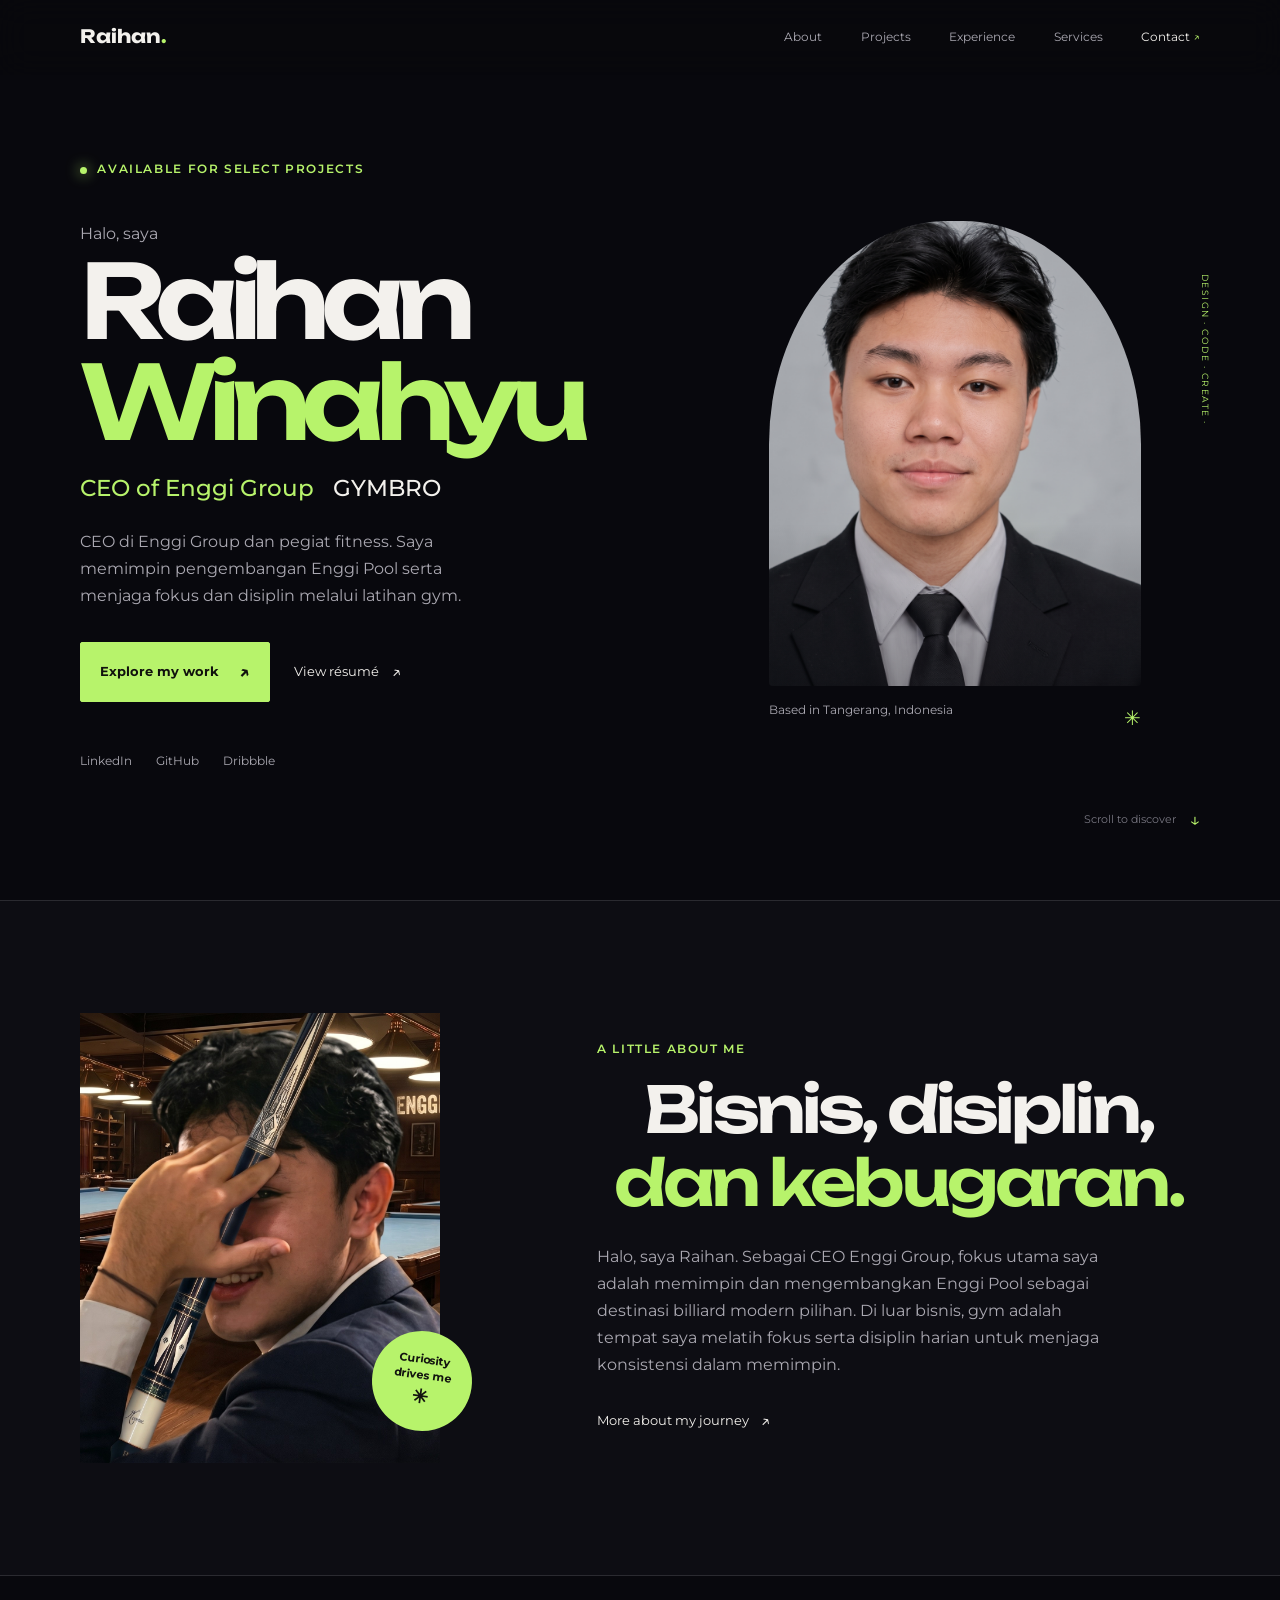
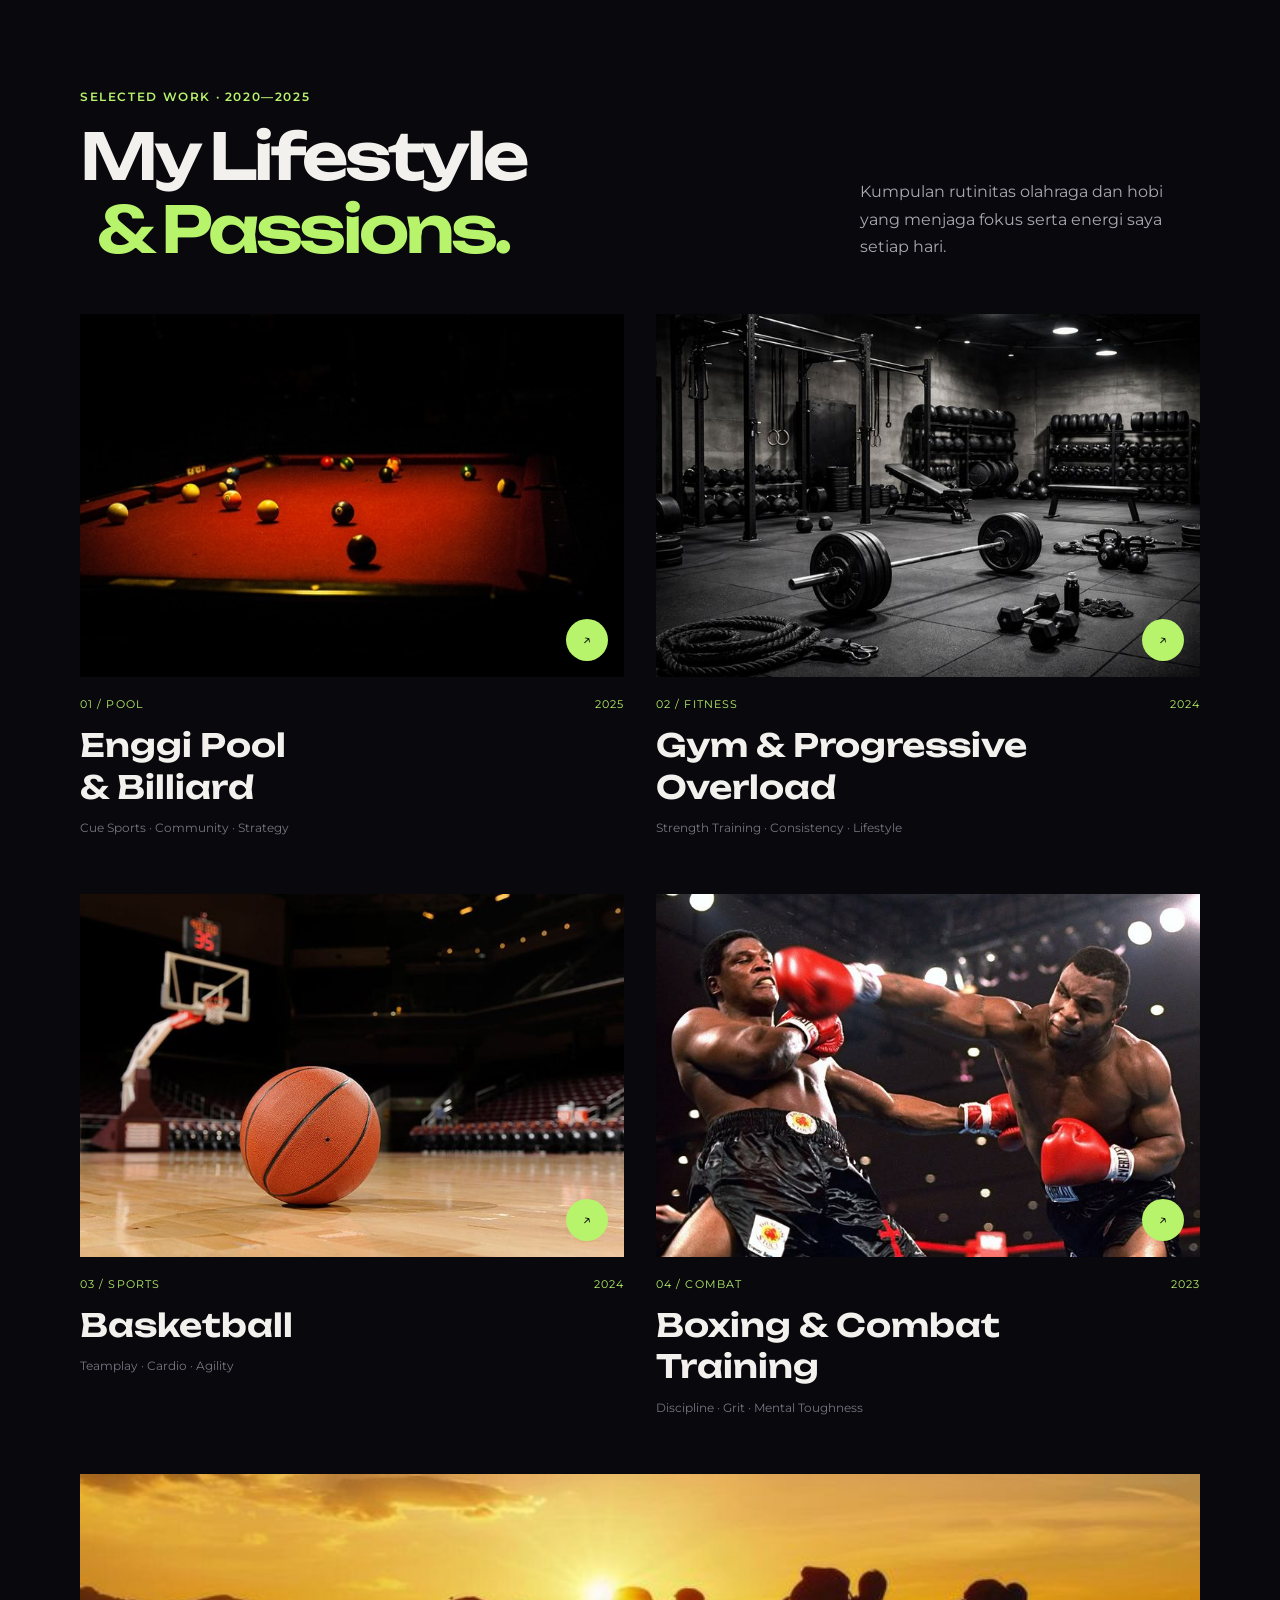
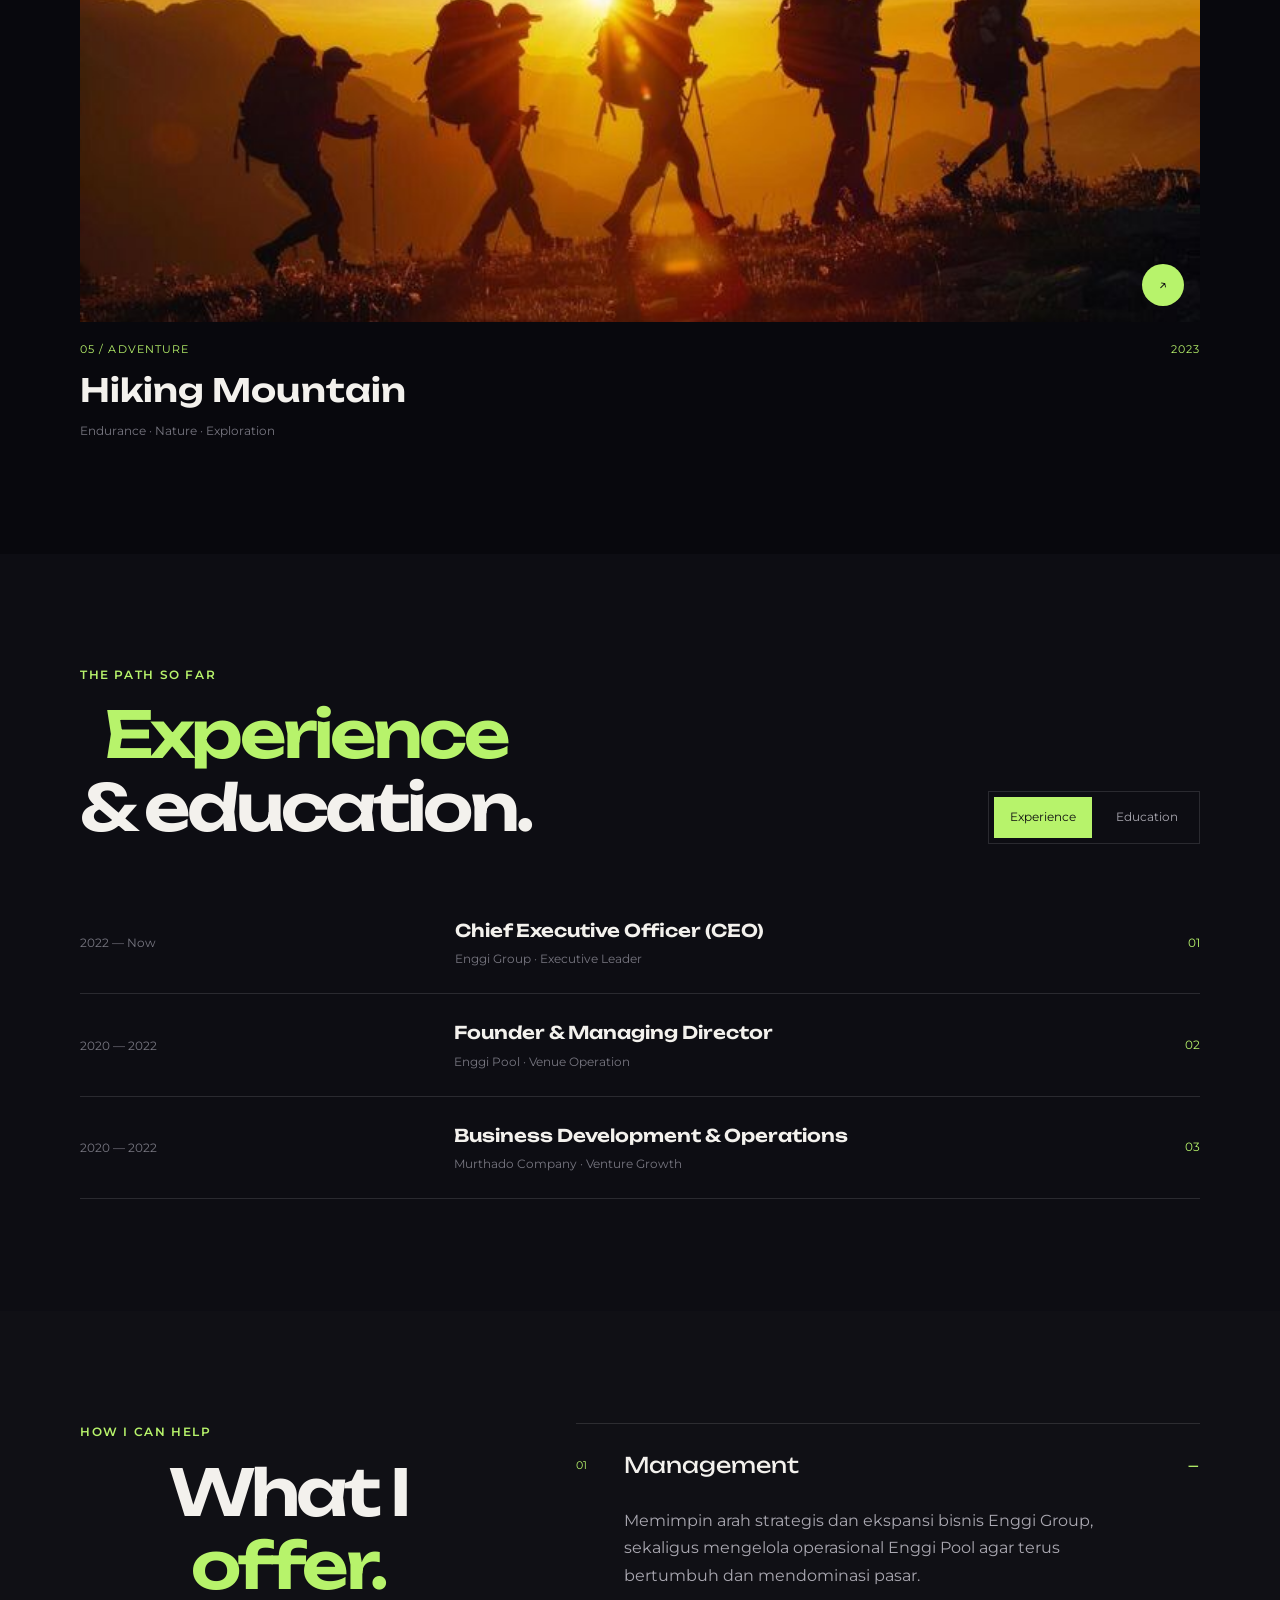
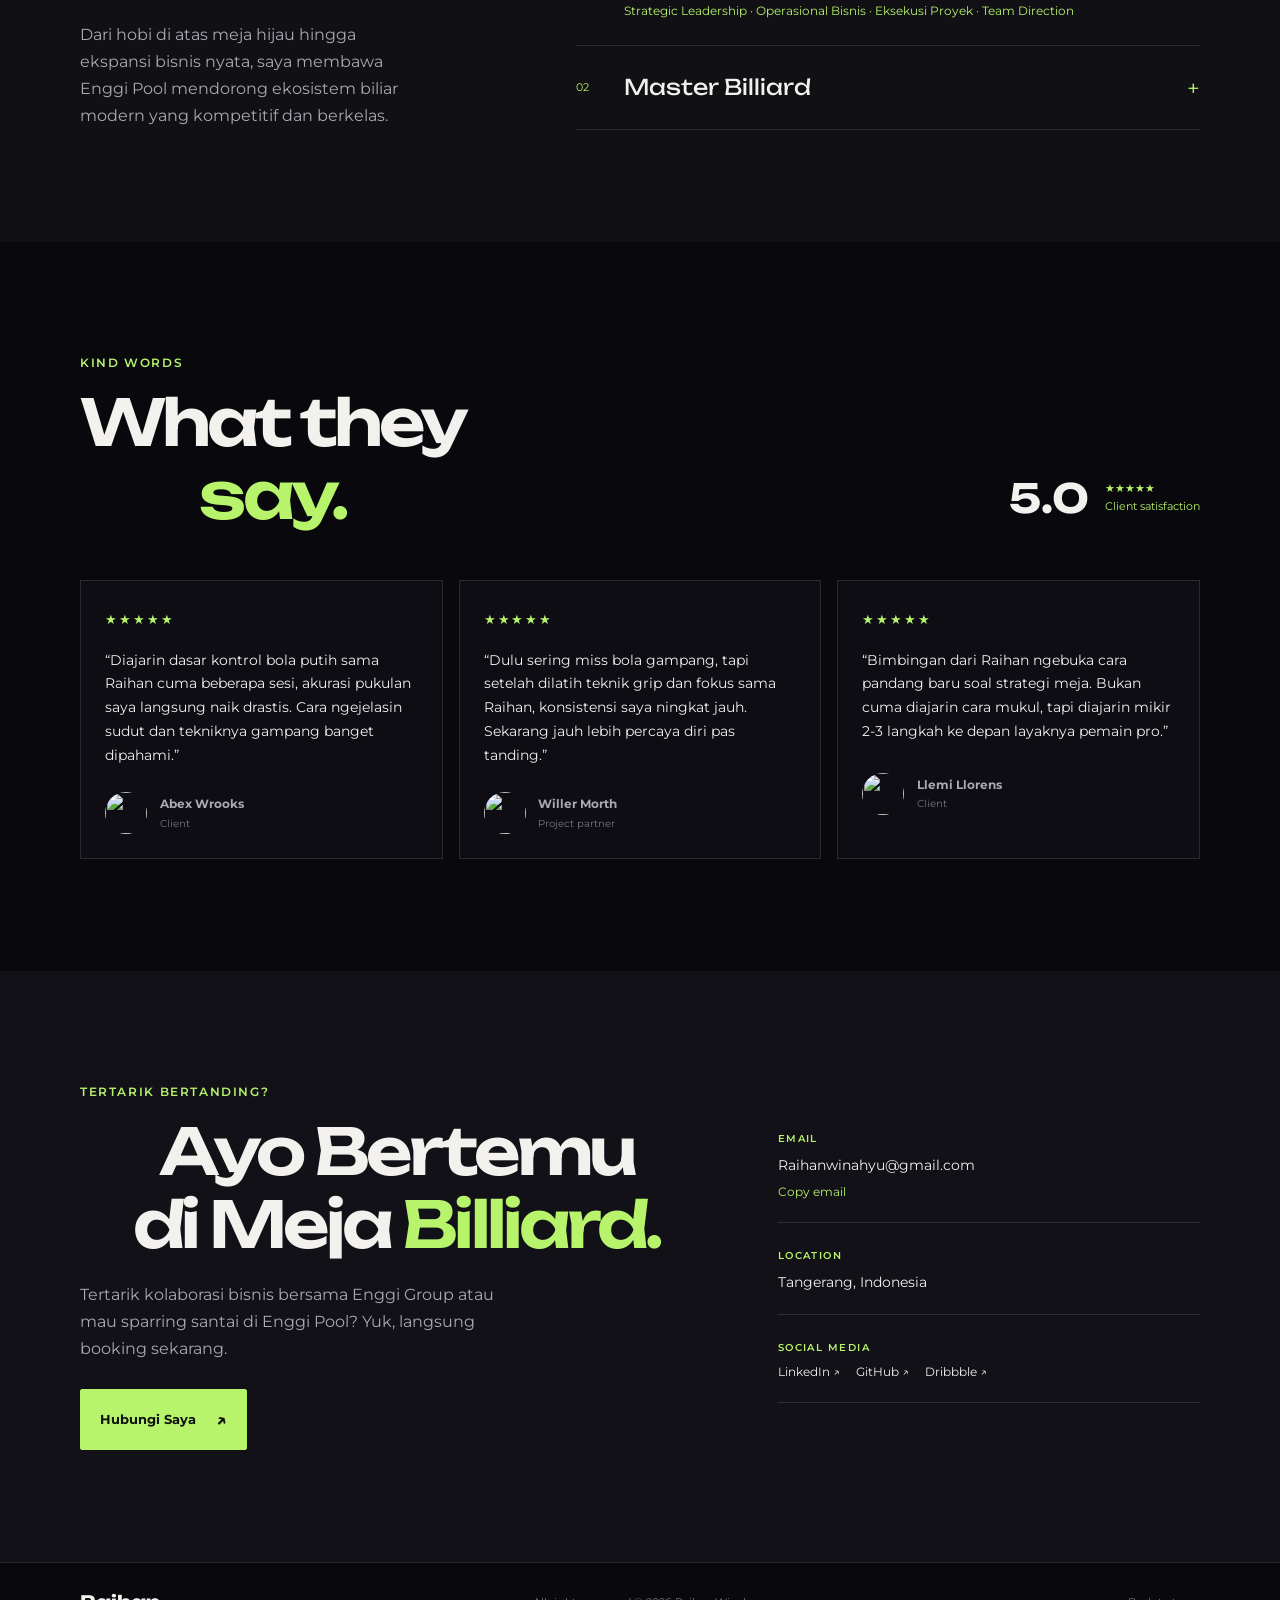
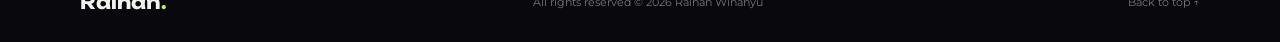
==== project protfo teman/index.html @ ba0221c2 "Add files via upload" ====
<!doctype html>
<html lang="en">
  <head>
    <meta charset="utf-8">
    <meta name="viewport" content="width=device-width, initial-scale=1">
    <meta name="description" content="Raihan Winahyu — CEO Enggi Group, fokus mengembangkan Enggi Pool, dan pegiat fitness.">
    <meta name="theme-color" content="#08080d">
    <title>Raihan Winahyu | CEO Enggi Group &amp; GYMBRO</title>
    <link rel="icon" type="image/png" href="assets/img/favicon.png">
    <link rel="stylesheet" href="assets/css/styles.css">
    <script src="assets/js/main.js" defer></script>
  </head>
  <body>
    <header class="header" id="header">
      <nav class="nav container" aria-label="Main navigation">
        <a class="nav__logo" href="#home">Raihan<span>.</span></a>
        <button class="nav__toggle" type="button" aria-label="Open navigation" aria-expanded="false" aria-controls="nav-menu">
          <span></span><span></span>
        </button>
        <div class="nav__menu" id="nav-menu">
          <a class="nav__link" href="#about">About</a>
          <a class="nav__link" href="#projects">Projects</a>
          <a class="nav__link" href="#work">Experience</a>
          <a class="nav__link" href="#services">Services</a>
          <a class="nav__link nav__link--contact" href="#contact">Contact <span aria-hidden="true">↗</span></a>
        </div>
      </nav>
    </header>

    <main class="main">
      <section class="home section" id="home">
        <div class="home__container container">
          <div class="home__content">
            <p class="home__eyebrow"><span class="status-dot"></span> Available for select projects</p>
            <p class="home__greeting">Halo, saya</p>
            <h1 class="home__name">Raihan<br><span>Winahyu</span></h1>
            <div class="home__role"><span>CEO of Enggi Group</span><span>GYMBRO</span></div>
            <p class="home__description">CEO di Enggi Group dan pegiat fitness. Saya memimpin pengembangan Enggi Pool serta menjaga fokus dan disiplin melalui latihan gym.</p>
            <div class="home__actions">
              <a class="button" href="#projects">Explore my work <span aria-hidden="true">↗</span></a>
              <a class="text-link" href="assets/pdf/Raihan CV.pdf" target="_blank" rel="noreferrer">View résumé <span aria-hidden="true">↗</span></a>
            </div>
            <div class="home__social" aria-label="Social links">
              <a href="https://www.linkedin.com/" target="_blank" rel="noreferrer">LinkedIn</a>
              <a href="https://github.com/" target="_blank" rel="noreferrer">GitHub</a>
              <a href="https://dribbble.com/" target="_blank" rel="noreferrer">Dribbble</a>
            </div>
          </div>
          <div class="home__visual">
            <div class="home__image-wrap">
              <img class="home__image" src="assets/img/home-perfil.png" alt="Foto profil Raihan Winahyu">
            </div>
            <div class="home__image-note"><span>Based in Tangerang, Indonesia</span><span>✳</span></div>
            <span class="home__orbit" aria-hidden="true">DESIGN · CODE · CREATE ·</span>
          </div>
          <a class="home__scroll" href="#about"><span>Scroll to discover</span><span aria-hidden="true">↓</span></a>
        </div>
      </section>

      <section class="about section" id="about">
        <div class="container about__container">
          <div class="about__visual">
            <img src="assets/img/about-perfil.png" alt="Raihan Winahyu" loading="lazy">
            <span class="about__badge">Curiosity<br>drives me <span aria-hidden="true">✳</span></span>
          </div>
          <div class="about__content">
            <p class="section__eyebrow">A little about me</p>
            <h2 class="section__title">Bisnis, disiplin,<br><span>dan kebugaran.</span></h2>
            <p class="about__description">Halo, saya Raihan. Sebagai CEO Enggi Group, fokus utama saya adalah memimpin dan mengembangkan Enggi Pool sebagai destinasi billiard modern pilihan. Di luar bisnis, gym adalah tempat saya melatih fokus serta disiplin harian untuk menjaga konsistensi dalam memimpin.</p>
            <a class="text-link" href="assets/pdf/Raihan CV.pdf" target="_blank" rel="noreferrer">More about my journey <span aria-hidden="true">↗</span></a>
          </div>
        </div>
      </section>

      <section class="projects section" id="projects">
        <div class="container">
          <div class="section__heading">
            <div><p class="section__eyebrow">Selected work · 2020—2025</p><h2 class="section__title">My Lifestyle<br><span>&amp; Passions.</span></h2></div>
            <p class="section__intro">Kumpulan rutinitas olahraga dan hobi yang menjaga fokus serta energi saya setiap hari.</p>
          </div>
          <div class="projects__grid">
            <article class="project-card">
              <a class="project-card__image" href="#contact" aria-label="Enggi Pool &amp; Billiard"><img src="assets/img/projects-1.png" alt="Enggi Pool &amp; Billiard" loading="lazy"><span>↗</span></a>
              <div class="project-card__meta"><span>01 / Pool</span><span>2025</span></div><h3>Enggi Pool<br>&amp; Billiard</h3><p>Cue Sports · Community · Strategy</p>
            </article>
            <article class="project-card">
              <a class="project-card__image" href="#contact" aria-label="Gym and Progressive Overload"><img src="assets/img/projects-2.png" alt="Gym and strength training" loading="lazy"><span>↗</span></a>
              <div class="project-card__meta"><span>02 / Fitness</span><span>2024</span></div><h3>Gym &amp; Progressive<br>Overload</h3><p>Strength Training · Consistency · Lifestyle</p>
            </article>
            <article class="project-card">
              <a class="project-card__image" href="#contact" aria-label="Basketball"><img src="assets/img/projects-3.png" alt="Basketball and team sports" loading="lazy"><span>↗</span></a>
              <div class="project-card__meta"><span>03 / Sports</span><span>2024</span></div><h3>Basketball</h3><p>Teamplay · Cardio · Agility</p>
            </article>
            <article class="project-card">
              <a class="project-card__image" href="#contact" aria-label="Boxing and Combat Training"><img src="assets/img/projects-4.png" alt="Boxing and combat training" loading="lazy"><span>↗</span></a>
              <div class="project-card__meta"><span>04 / Combat</span><span>2023</span></div><h3>Boxing &amp; Combat<br>Training</h3><p>Discipline · Grit · Mental Toughness</p>
            </article>
            <article class="project-card project-card--wide">
              <a class="project-card__image" href="#contact" aria-label="Hiking Mountain"><img src="assets/img/projects-5.png" alt="Mountain hiking adventure" loading="lazy"><span>↗</span></a>
              <div class="project-card__meta"><span>05 / Adventure</span><span>2023</span></div><h3>Hiking Mountain</h3><p>Endurance · Nature · Exploration</p>
            </article>
          </div>
        </div>
      </section>

      <section class="work section" id="work">
        <div class="container">
          <div class="section__heading">
            <div><p class="section__eyebrow">The path so far</p><h2 class="section__title"><span>Experience</span><br>&amp; education.</h2></div>
            <div class="work__tabs" role="tablist" aria-label="Work history">
              <button class="work__tab is-active" id="experience-tab" type="button" role="tab" aria-selected="true" aria-controls="experience-panel" data-panel="experience-panel">Experience</button>
              <button class="work__tab" id="education-tab" type="button" role="tab" aria-selected="false" aria-controls="education-panel" data-panel="education-panel">Education</button>
            </div>
          </div>
          <div class="work__panel" id="experience-panel" role="tabpanel" aria-labelledby="experience-tab">
            <article class="timeline-item"><span class="timeline-item__year">2022 — Now</span><div><h3>Chief Executive Officer (CEO)</h3><p>Enggi Group · Executive Leader</p></div><span class="timeline-item__number">01</span></article>
            <article class="timeline-item"><span class="timeline-item__year">2020 — 2022</span><div><h3>Founder &amp; Managing Director</h3><p>Enggi Pool · Venue Operation</p></div><span class="timeline-item__number">02</span></article>
            <article class="timeline-item"><span class="timeline-item__year">2020 — 2022</span><div><h3>Business Development &amp; Operations</h3><p>Murthado Company · Venture Growth</p></div><span class="timeline-item__number">03</span></article>
          </div>
          <div class="work__panel" id="education-panel" role="tabpanel" aria-labelledby="education-tab" hidden>
            <article class="timeline-item"><span class="timeline-item__year">2026</span><div><h3>SMA Yuppentek 1</h3><p>Senior High School · Final</p></div><span class="timeline-item__number">01</span></article>
            <article class="timeline-item"><span class="timeline-item__year">2024</span><div><h3>SMP Al-Darul Mustafa</h3><p>Junior High School · Graduation</p></div><span class="timeline-item__number">02</span></article>
            <article class="timeline-item"><span class="timeline-item__year">2021</span><div><h3>SD Yayasan Enggi</h3><p>Elementary School · Graduation</p></div><span class="timeline-item__number">03</span></article>
          </div>
        </div>
      </section>

      <section class="services section" id="services">
        <div class="container services__container">
          <div class="services__intro"><p class="section__eyebrow">How I can help</p><h2 class="section__title">What I<br><span>offer.</span></h2><p>Dari hobi di atas meja hijau hingga ekspansi bisnis nyata, saya membawa Enggi Pool mendorong ekosistem biliar modern yang kompetitif dan berkelas.</p></div>
          <div class="services__list">
            <article class="service-item is-open">
              <button class="service-item__toggle" type="button" aria-expanded="true"><span class="service-item__index">01</span><span class="service-item__title">Management</span><span class="service-item__icon" aria-hidden="true">−</span></button>
              <div class="service-item__content"><p>Memimpin arah strategis dan ekspansi bisnis Enggi Group, sekaligus mengelola operasional Enggi Pool agar terus bertumbuh dan mendominasi pasar.</p><p class="service-item__skills">Strategic Leadership · Operasional Bisnis · Eksekusi Proyek · Team Direction</p></div>
            </article>
            <article class="service-item">
              <button class="service-item__toggle" type="button" aria-expanded="false"><span class="service-item__index">02</span><span class="service-item__title">Master Billiard</span><span class="service-item__icon" aria-hidden="true">+</span></button>
              <div class="service-item__content" hidden><p>Perhitungan sudut matematis dengan akurasi setingkat mikrometer. Break mematikan, kontrol spin absolut, dan sapu bersih meja sebelum lawan sempat melangkah.</p><p class="service-item__skills">Akurasi Bedah · Spin Control Sempurna · Eksekusi Dingin · Penguasaan Meja Total</p></div>
            </article>
          </div>
        </div>
      </section>

      <section class="testimonials section" id="testimonials">
        <div class="container">
          <div class="section__heading"><div><p class="section__eyebrow">Kind words</p><h2 class="section__title">What they<br><span>say.</span></h2></div><p class="testimonial-score"><strong>5.0</strong><span>★★★★★<br>Client satisfaction</span></p></div>
          <div class="testimonial-grid">
            <blockquote class="testimonial-card"><span class="testimonial-card__stars">★★★★★</span><p>“Diajarin dasar kontrol bola putih sama Raihan cuma beberapa sesi, akurasi pukulan saya langsung naik drastis. Cara ngejelasin sudut dan tekniknya gampang banget dipahami.”</p><footer><img src="assets/img/testimonial-1.png" alt="" loading="lazy"><span><strong>Abex Wrooks</strong><small>Client</small></span></footer></blockquote>
            <blockquote class="testimonial-card"><span class="testimonial-card__stars">★★★★★</span><p>“Dulu sering miss bola gampang, tapi setelah dilatih teknik grip dan fokus sama Raihan, konsistensi saya ningkat jauh. Sekarang jauh lebih percaya diri pas tanding.”</p><footer><img src="assets/img/testimonial-2.png" alt="" loading="lazy"><span><strong>Willer Morth</strong><small>Project partner</small></span></footer></blockquote>
            <blockquote class="testimonial-card"><span class="testimonial-card__stars">★★★★★</span><p>“Bimbingan dari Raihan ngebuka cara pandang baru soal strategi meja. Bukan cuma diajarin cara mukul, tapi diajarin mikir 2-3 langkah ke depan layaknya pemain pro.”</p><footer><img src="assets/img/testimonial-3.png" alt="" loading="lazy"><span><strong>Llemi Llorens</strong><small>Client</small></span></footer></blockquote>
          </div>
        </div>
      </section>

      <section class="contact section" id="contact">
        <div class="container contact__container">
          <div><p class="section__eyebrow">TERTARIK BERTANDING?</p><h2 class="section__title">Ayo Bertemu<br>di Meja <span>Billiard.</span></h2><p class="contact__description">Tertarik kolaborasi bisnis bersama Enggi Group atau mau sparring santai di Enggi Pool? Yuk, langsung booking sekarang.</p><a class="button" href="mailto:Raihanwinahyu@gmail.com">Hubungi Saya <span aria-hidden="true">↗</span></a></div>
          <div class="contact__details">
            <div><span class="contact__label">Email</span><a href="mailto:Raihanwinahyu@gmail.com">Raihanwinahyu@gmail.com</a><button class="copy-button" type="button" data-copy-email="Raihanwinahyu@gmail.com">Copy email</button></div>
            <div><span class="contact__label">Location</span><p>Tangerang, Indonesia</p></div>
            <div><span class="contact__label">Social media</span><div class="contact__social"><a href="https://www.linkedin.com/" target="_blank" rel="noreferrer">LinkedIn ↗</a><a href="https://github.com/" target="_blank" rel="noreferrer">GitHub ↗</a><a href="https://dribbble.com/" target="_blank" rel="noreferrer">Dribbble ↗</a></div></div>
          </div>
        </div>
      </section>
    </main>

    <footer class="footer">
      <div class="container footer__container"><a class="nav__logo" href="#home">Raihan<span>.</span></a><p>All rights reserved © <span data-current-year>2025</span> Raihan Winahyu</p><a class="footer__top" href="#home">Back to top ↑</a></div>
    </footer>
  </body>
</html>
---- project protfo teman/assets/css/styles.css ----
/*=============== GOOGLE FONTS ===============*/
@import url("https://fonts.googleapis.com/css2?family=Montserrat:ital,wght@0,100..900;1,100..900&family=Unbounded:wght@200..900&display=swap");

/*=============== VARIABLES CSS ===============*/
:root {
  --header-height: 3.5rem;
  /*========== Colors ==========*/
  /*Color mode HSL(hue, saturation, lightness)*/
  /* 
         Change favorite color:

         Default (Purple): hsl(255, 60%, 64%)
         Blue: hsl(220, 60%, 64%) - Pink: hsl(300, 60%, 64%)
         Green: hsl(110, 60%, 64%) - Cyan: hsl(180, 60%, 64%)
         Orange: hsl(15, 60%, 64%) - Red: hsl(358, 60%, 64%)

         For more colors visit: https://htmlcolorcodes.com/
         -> Choose any color 
         -> Copy the color mode (HSL)
  */
  --hue: 255;
  --first-color: hsl(var(--hue), 60%, 64%);
  --first-color-alt: hsl(var(--hue), 80%, 56%);
  --first-color-alt-2: hsl(var(--hue), 60%, 56%);
  --first-color-light: hsl(var(--hue), 60%, 74%);
  --title-color: hsl(240, 8%, 95%);
  --text-color: hsl(240, 8%, 70%);
  --text-color-light: hsl(240, 8%, 50%);
  --body-color: hsl(240, 100%, 2%);
  --container-color: hsl(240, 8%, 6%);

  /*========== Font and typography ==========*/
  /*.5rem = 8px | 1rem = 16px ...*/
  --body-font: "Montserrat", sans-serif;
  --second-font: "Unbounded", sans-serif;
  --biggest-font-size: 2rem;
  --bigger-font-size: 1.75rem;
  --h1-font-size: 1.5rem;
  --h2-font-size: 1.25rem;
  --h3-font-size: 1rem;
  --normal-font-size: .938rem;
  --small-font-size: .813rem;
  --smaller-font-size: .75rem;

  /*========== Font weight ==========*/
  --font-regular: 400;
  --font-medium: 500;
  --font-semi-bold: 600;

  /*========== z index ==========*/
  --z-tooltip: 10;
  --z-fixed: 100;
}

/*========== Responsive typography ==========*/
@media screen and (min-width: 1150px) {
  :root {
    --biggest-font-size: 3rem;
    --bigger-font-size: 2rem;
    --h1-font-size: 2.25rem;
    --h2-font-size: 1.5rem;
    --h3-font-size: 1.25rem;
    --normal-font-size: 1rem;
    --small-font-size: .875rem;
    --smaller-font-size: .813rem;
  }
}

/*=============== BASE ===============*/
* {
  box-sizing: border-box;
  padding: 0;
  margin: 0;
}

html {
  scroll-behavior: smooth;
}

body,
button {
  font-family: var(--body-font);
  font-size: var(--normal-font-size);
}

body {
  background-color: var(--body-color);
  color: var(--text-color);
}

button {
  outline: none;
  border: none;
}

h1, h2, h3, h4 {
  color: var(--title-color);
  font-family: var(--second-font);
  font-weight: var(--font-semi-bold);
}

ul {
  list-style: none;
}

a {
  text-decoration: none;
}

img {
  display: block;
  max-width: 100%;
  height: auto;
}

/*=============== REUSABLE CSS CLASSES ===============*/
.container {
  max-width: 1120px;
  margin-inline: 1.5rem;
}

.grid {
  display: grid;
  gap: 1.5rem;
}

.section {
  padding-block: 5rem 1rem;
}

.section__title {
  text-align: center;
  font-size: var(--h1-font-size);
  margin-bottom: 3rem;
}

.section__title span {
  color: var(--first-color);
}

.main {
  overflow: hidden;
}

/*=============== BLOB ===============*/
/* Blob animate */


/* Blob */


/*=============== CUSTOM CURSOR ===============*/


/* Hide the custom cursor */


/*=============== HEADER & NAV ===============*/


/* Active link */


/*=============== HOME ===============*/


/*=============== BUTTON ===============*/


/*=============== ABOUT ===============*/


/*=============== PROJECTS ===============*/


/* Swiper class */


/*=============== WORK ===============*/


/* Show & hide sections */


/* Active tab */


/*=============== SERVICES ===============*/


/* Hide services info */


/* Rotate icon */


/*=============== TESTIMONIALS ===============*/


/* Infinite scroll animation */


/*=============== CONTACT ===============*/


/*=============== FOOTER ===============*/


/*=============== SCROLL BAR ===============*/


/*=============== BREAKPOINTS ===============*/
/* For small devices */


/* For medium devices */


/* For large devices */


/* For 2K resolutions (2048 x 1152, 2048 x 1536) */


/* Custom cursor is hidden for mobile devices */

:root {
  --body-color: #08080d;
  --container-color: #121219;
  --first-color: #b7f36b;
  --first-color-alt: #a5e45b;
  --title-color: #f3f1ed;
  --text-color: #aaa8b1;
  --text-color-light: #777680;
  --line-color: rgba(255, 255, 255, .12);
  --body-font: "Montserrat", sans-serif;
  --second-font: "Unbounded", sans-serif;
}

body { line-height: 1.7; }
button, a { -webkit-tap-highlight-color: transparent; }
a { color: inherit; }
button { color: inherit; cursor: pointer; font: inherit; }
.container { width: min(100% - 3rem, 1120px); margin-inline: auto; }
.section { padding-block: 7rem; scroll-margin-top: 5rem; }
.section__eyebrow, .home__eyebrow, .contact__label { color: var(--first-color); font-size: .72rem; font-weight: 600; letter-spacing: .14em; text-transform: uppercase; }
.section__title { margin: .8rem 0 0; font-size: clamp(2.1rem, 5vw, 4rem); line-height: 1.14; letter-spacing: -.06em; }
.section__title span, .home__name span { color: var(--first-color); }
.header { position: fixed; inset: 0 0 auto; z-index: 20; border-bottom: 1px solid transparent; background: rgba(8, 8, 13, .88); backdrop-filter: blur(16px); }
.nav { min-height: 74px; display: flex; align-items: center; justify-content: space-between; }
.nav__logo { color: var(--title-color); font-family: var(--second-font); font-size: 1.15rem; font-weight: 700; }
.nav__logo span { color: var(--first-color); }
.nav__menu { display: flex; align-items: center; gap: clamp(1.2rem, 3vw, 2.5rem); }
.nav__link, .home__social a { color: var(--text-color); font-size: .78rem; transition: color .2s ease; }
.nav__link:hover, .home__social a:hover, .contact__social a:hover { color: var(--first-color); }
.nav__link--contact { color: var(--title-color); }
.nav__link--contact span { color: var(--first-color); }
.nav__toggle { display: none; }
.home { min-height: 100vh; padding-top: 9rem; padding-bottom: 4rem; }
.home__container { position: relative; min-height: calc(100vh - 13rem); display: grid; grid-template-columns: 1.1fr .9fr; align-items: center; gap: 2rem; }
.home__content { position: relative; z-index: 2; padding-bottom: 3rem; }
.home__eyebrow { display: flex; align-items: center; gap: .65rem; }
.status-dot { width: 7px; height: 7px; border-radius: 50%; background: var(--first-color); box-shadow: 0 0 14px var(--first-color); }
.home__greeting { margin-top: 2.5rem; color: var(--text-color); font-size: 1rem; }
.home__name { margin: .25rem 0 1.1rem; color: var(--title-color); font-family: var(--second-font); font-size: clamp(3.6rem, 8vw, 7rem); line-height: .98; letter-spacing: -.09em; }
.home__role { display: flex; flex-wrap: wrap; gap: .7rem 1.2rem; color: var(--title-color); font-size: clamp(1rem, 2.3vw, 1.45rem); font-weight: 500; }
.home__role span:first-child { color: var(--first-color); }
.home__role i { color: var(--text-color-light); font-style: normal; }
.home__description { max-width: 390px; margin-top: 1.2rem; color: var(--text-color); }
.home__actions { display: flex; align-items: center; flex-wrap: wrap; gap: 1.5rem; margin-top: 2rem; }
.button { display: inline-flex; align-items: center; gap: 1.25rem; padding: .9rem 1.2rem; border: 1px solid var(--first-color); border-radius: 2px; background: var(--first-color); color: #10110d; font-size: .8rem; font-weight: 700; transition: background .2s, transform .2s; }
.button:hover { transform: translateY(-2px); background: var(--first-color-alt); }
.button span, .text-link span { font-size: 1.1rem; }
.text-link { display: inline-flex; align-items: center; gap: .7rem; color: var(--title-color); font-size: .8rem; }
.text-link:hover { color: var(--first-color); }
.home__social { display: flex; gap: 1.5rem; margin-top: 3rem; }
.home__visual { position: relative; justify-self: center; width: min(100%, 420px); padding: 1rem 1.5rem 2.5rem; }
.home__image-wrap { position: relative; overflow: hidden; aspect-ratio: 4 / 5; border-radius: 48% 48% 4px 4px; background: #191a1a; }
.home__image-wrap::after { position: absolute; inset: 0; background: linear-gradient(180deg, transparent 65%, rgba(8, 8, 13, .35)); content: ""; }
.home__image { width: 100%; height: 100%; object-fit: cover; }
.home__image-note { display: flex; justify-content: space-between; margin-top: .9rem; color: var(--text-color); font-size: .72rem; }
.home__image-note span:last-child { color: var(--first-color); font-size: 1.25rem; }
.home__orbit { position: absolute; top: 12%; right: -3rem; color: var(--first-color); font-size: .58rem; letter-spacing: .16em; writing-mode: vertical-rl; }
.home__scroll { position: absolute; right: 0; bottom: 0; display: flex; align-items: center; gap: .8rem; color: var(--text-color-light); font-size: .7rem; }
.home__scroll span:last-child { color: var(--first-color); font-size: 1.2rem; }
.about { border-top: 1px solid var(--line-color); border-bottom: 1px solid var(--line-color); background: #0d0d13; }
.about__container { display: grid; grid-template-columns: .8fr 1.2fr; align-items: center; gap: clamp(3rem, 9vw, 8rem); }
.about__visual { position: relative; max-width: 360px; }
.about__visual > img { width: 100%; aspect-ratio: 4 / 5; object-fit: cover; }
.about__badge { position: absolute; right: -2rem; bottom: 2rem; display: grid; place-content: center; width: 100px; height: 100px; border-radius: 50%; background: var(--first-color); color: #12130f; font-size: .7rem; font-weight: 700; line-height: 1.4; text-align: center; transform: rotate(8deg); }
.about__badge span { font-size: 1.2rem; }
.about__description { max-width: 520px; margin: 1.5rem 0 1.7rem; }
.about__description b { color: var(--title-color); }
.section__heading { display: flex; align-items: end; justify-content: space-between; gap: 2rem; margin-bottom: 3rem; }
.section__intro { max-width: 340px; margin-bottom: .4rem; }
.projects__grid { display: grid; grid-template-columns: repeat(2, minmax(0, 1fr)); gap: 3.5rem 2rem; }
.project-card--wide { grid-column: 1 / -1; }
.project-card__image { position: relative; display: block; overflow: hidden; aspect-ratio: 1.5 / 1; background: var(--container-color); }
.project-card--wide .project-card__image { aspect-ratio: 2.5 / 1; }
.project-card__image img { width: 100%; height: 100%; object-fit: cover; transition: transform .5s ease; }
.project-card__image:hover img { transform: scale(1.04); }
.project-card__image > span { position: absolute; right: 1rem; bottom: 1rem; display: grid; place-items: center; width: 42px; height: 42px; border-radius: 50%; background: var(--first-color); color: #111; }
.project-card__meta { display: flex; justify-content: space-between; margin-top: 1.15rem; color: var(--first-color); font-size: .68rem; letter-spacing: .1em; text-transform: uppercase; }
.project-card h3 { margin-top: .7rem; font-size: clamp(1.25rem, 2.7vw, 2rem); line-height: 1.3; }
.project-card > p { margin-top: .6rem; color: var(--text-color-light); font-size: .75rem; }
.work { background: #0d0d13; }
.work__tabs { display: flex; gap: .5rem; padding: .3rem; border: 1px solid var(--line-color); }
.work__tab { padding: .65rem 1rem; border: 0; background: transparent; color: var(--text-color); font-size: .75rem; }
.work__tab.is-active { background: var(--first-color); color: #111; }
.timeline-item { display: grid; grid-template-columns: 1fr 2fr auto; align-items: center; gap: 1rem; padding: 1.5rem 0; border-bottom: 1px solid var(--line-color); }
.timeline-item__year { color: var(--text-color-light); font-size: .78rem; }
.timeline-item h3 { font-size: 1.1rem; }
.timeline-item p { margin-top: .2rem; color: var(--text-color-light); font-size: .75rem; }
.timeline-item__number { color: var(--first-color); font-size: .75rem; }
.services { background: #101015; }
.services__container { display: grid; grid-template-columns: .8fr 1.2fr; gap: 5rem; }
.services__intro > p:last-child { max-width: 330px; margin-top: 1.2rem; }
.service-item { border-bottom: 1px solid var(--line-color); }
.service-item:first-child { border-top: 1px solid var(--line-color); }
.service-item__toggle { display: grid; grid-template-columns: 3rem 1fr auto; align-items: center; width: 100%; padding: 1.4rem 0; border: 0; background: none; text-align: left; }
.service-item__index { color: var(--first-color); font-size: .7rem; }
.service-item__title { color: var(--title-color); font-family: var(--second-font); font-size: clamp(1rem, 2vw, 1.35rem); }
.service-item__icon { color: var(--first-color); font-size: 1.4rem; }
.service-item__content { padding: 0 2rem 1.5rem 3rem; }
.service-item__content p { max-width: 500px; }
.service-item__skills { margin-top: .8rem; color: var(--first-color); font-size: .72rem; }
.testimonial-score { display: flex; align-items: center; gap: 1rem; }
.testimonial-score strong { color: var(--title-color); font-family: var(--second-font); font-size: 2.5rem; }
.testimonial-score span { color: var(--first-color); font-size: .7rem; line-height: 1.6; }
.testimonial-grid { display: grid; grid-template-columns: repeat(3, minmax(0, 1fr)); gap: 1rem; }
.testimonial-card { padding: 1.5rem; border: 1px solid var(--line-color); background: #0d0d13; }
.testimonial-card__stars { color: var(--first-color); font-size: .8rem; letter-spacing: .15em; }
.testimonial-card > p { min-height: 100px; margin: 1rem 0 1.5rem; color: var(--title-color); font-size: .88rem; }
.testimonial-card footer { display: flex; align-items: center; gap: .8rem; }
.testimonial-card footer img { width: 42px; height: 42px; border-radius: 50%; object-fit: cover; }
.testimonial-card footer span { display: grid; font-size: .75rem; }
.testimonial-card footer small { color: var(--text-color-light); }
.contact { background: #111117; }
.contact__container { display: grid; grid-template-columns: 1.2fr .8fr; align-items: center; gap: 4rem; }
.contact__description { max-width: 420px; margin: 1.2rem 0 1.7rem; }
.contact__details { display: grid; gap: 1.5rem; }
.contact__details > div { display: grid; justify-items: start; gap: .35rem; padding-bottom: 1.2rem; border-bottom: 1px solid var(--line-color); }
.contact__label { font-size: .65rem; }
.contact__details a, .contact__details p { color: var(--title-color); font-size: .9rem; }
.copy-button { padding: 0; border: 0; background: none; color: var(--first-color); font-size: .72rem; }
.contact__social { display: flex; flex-wrap: wrap; gap: 1rem; }
.contact__social a { font-size: .75rem; }
.footer { padding-block: 1.5rem; border-top: 1px solid var(--line-color); }
.footer__container { display: flex; align-items: center; justify-content: space-between; gap: 1rem; }
.footer__container p, .footer__top { color: var(--text-color-light); font-size: .7rem; }
.footer__top:hover { color: var(--first-color); }

@media (max-width: 760px) {
  .section { padding-block: 5rem; }
  .nav { min-height: 66px; }
  .nav__toggle { display: grid; gap: 5px; padding: .5rem; border: 0; background: none; }
  .nav__toggle span { display: block; width: 23px; height: 1px; background: var(--title-color); }
  .nav__menu { position: absolute; top: 66px; right: 1.5rem; left: 1.5rem; display: none; align-items: stretch; gap: 0; padding: .7rem 1.2rem; border: 1px solid var(--line-color); background: #101015; }
  .nav__menu.is-open { display: grid; }
  .nav__link { padding: .75rem 0; border-bottom: 1px solid var(--line-color); }
  .nav__link:last-child { border-bottom: 0; }
  .home { min-height: auto; padding-top: 8rem; }
  .home__container { min-height: auto; grid-template-columns: 1fr; }
  .home__content { padding-bottom: 0; }
  .home__greeting { margin-top: 1.8rem; }
  .home__visual { width: min(80%, 360px); margin-top: 1rem; }
  .home__scroll { position: static; grid-column: 1; justify-self: end; margin-top: 1rem; }
  .about__container, .services__container, .contact__container { grid-template-columns: 1fr; gap: 2.5rem; }
  .about__visual { width: min(75%, 330px); margin-inline: auto; }
  .about__badge { right: -1.3rem; }
  .section__heading { align-items: start; flex-direction: column; }
  .section__intro { max-width: 450px; }
  .projects__grid { gap: 2.5rem 1rem; }
  .work__tabs { align-self: start; }
  .testimonial-grid { grid-template-columns: 1fr; }
  .testimonial-card > p { min-height: auto; }
}

@media (max-width: 480px) {
  .container { width: min(100% - 2rem, 1120px); }
  .home__name { font-size: clamp(3.5rem, 17vw, 5.5rem); }
  .projects__grid { grid-template-columns: 1fr; }
  .project-card--wide { grid-column: auto; }
  .project-card__image, .project-card--wide .project-card__image { aspect-ratio: 1.35 / 1; }
  .timeline-item { grid-template-columns: 1fr auto; gap: .35rem .7rem; }
  .timeline-item__year { grid-column: 1; }
  .timeline-item > div { grid-column: 1; }
  .timeline-item__number { grid-column: 2; grid-row: 1 / span 2; }
  .footer__container { align-items: flex-start; flex-wrap: wrap; }
  .footer__container p { order: 1; width: 100%; }
}

@media (prefers-reduced-motion: reduce) {
  *, *::before, *::after { scroll-behavior: auto !important; transition-duration: .01ms !important; }
}
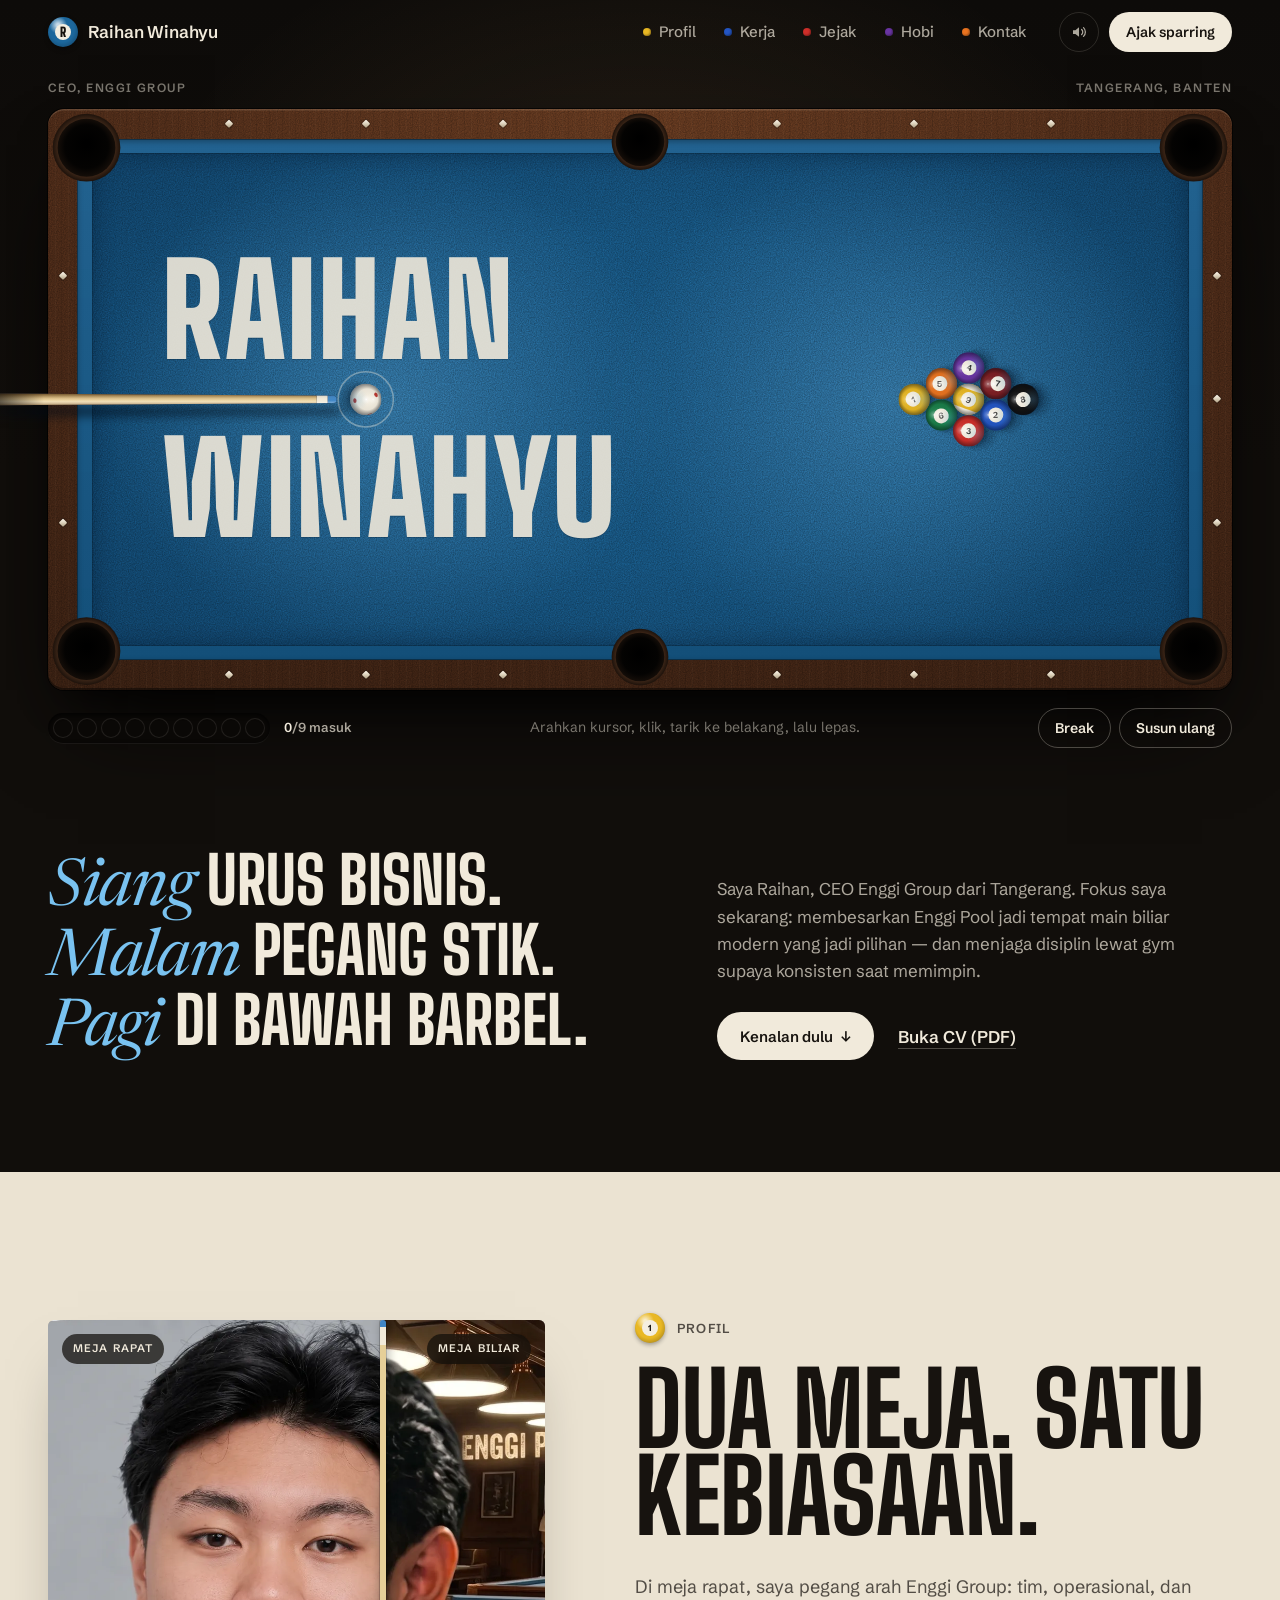
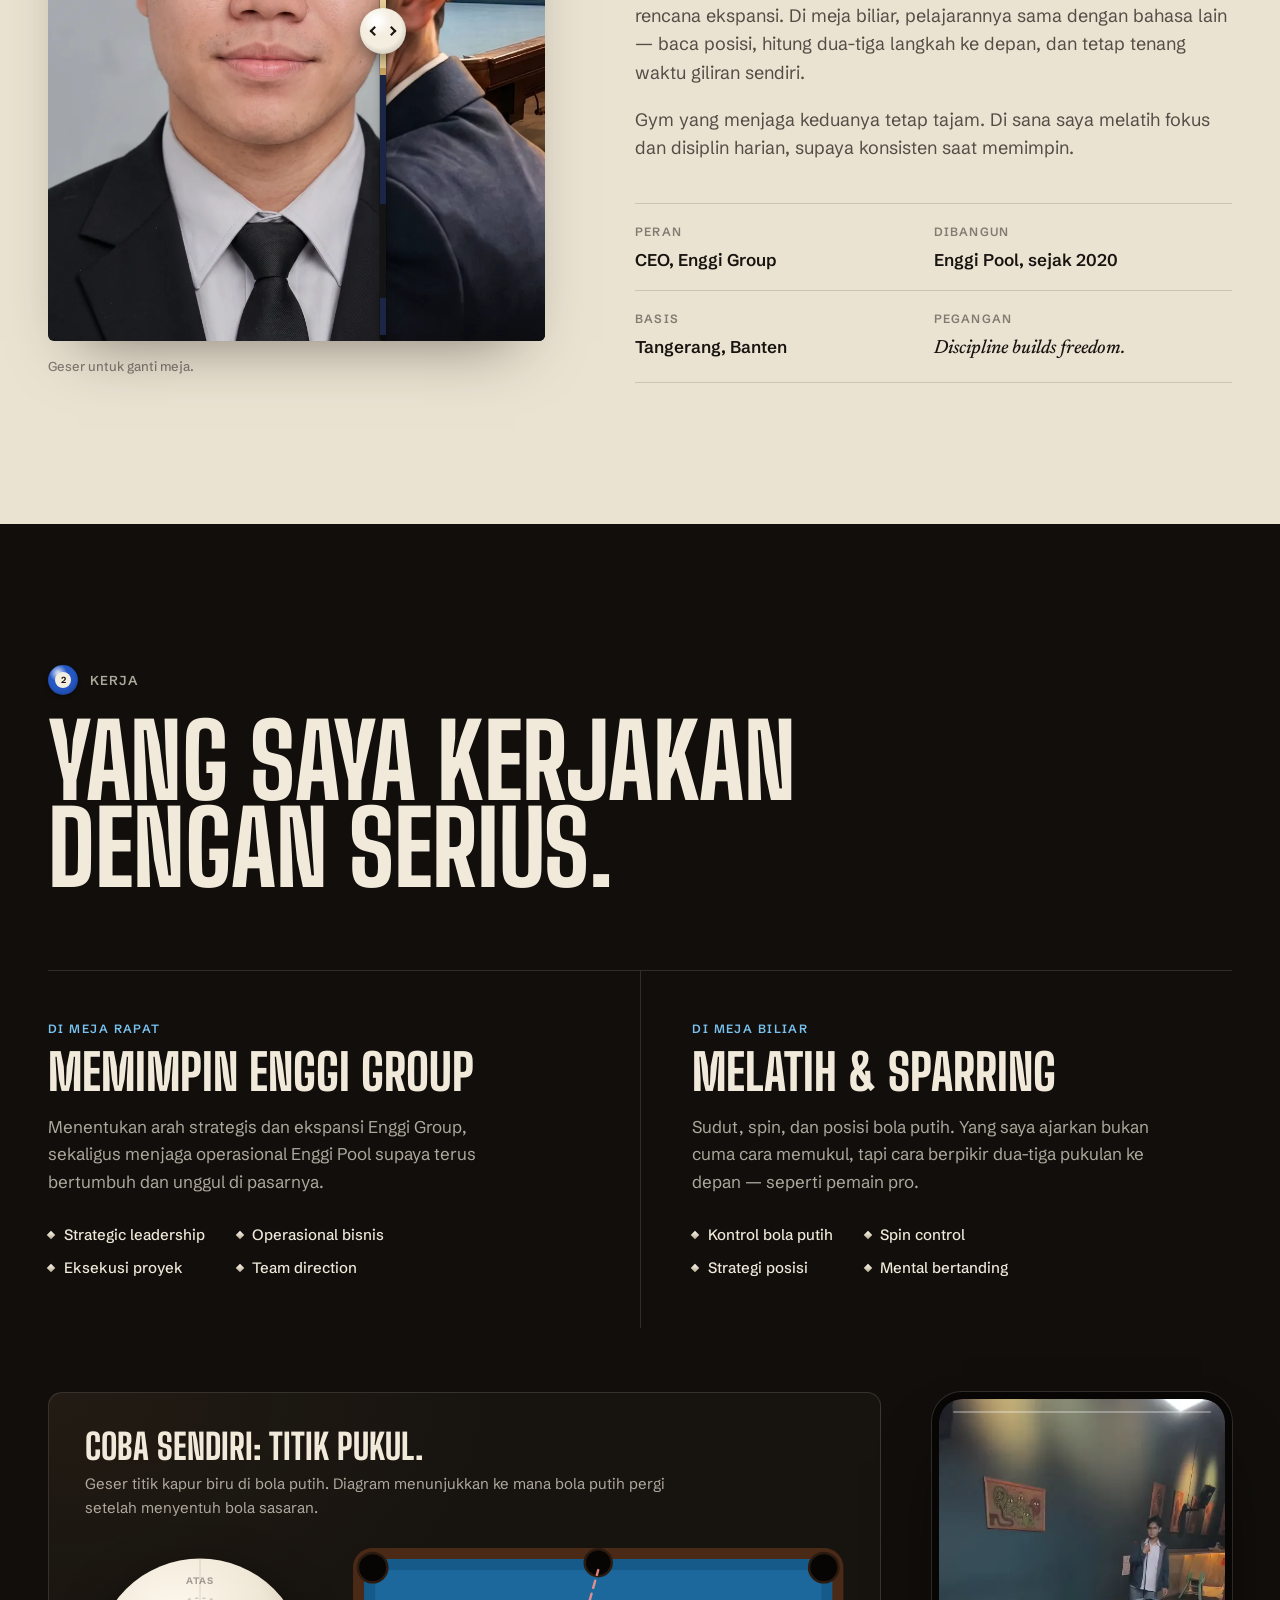
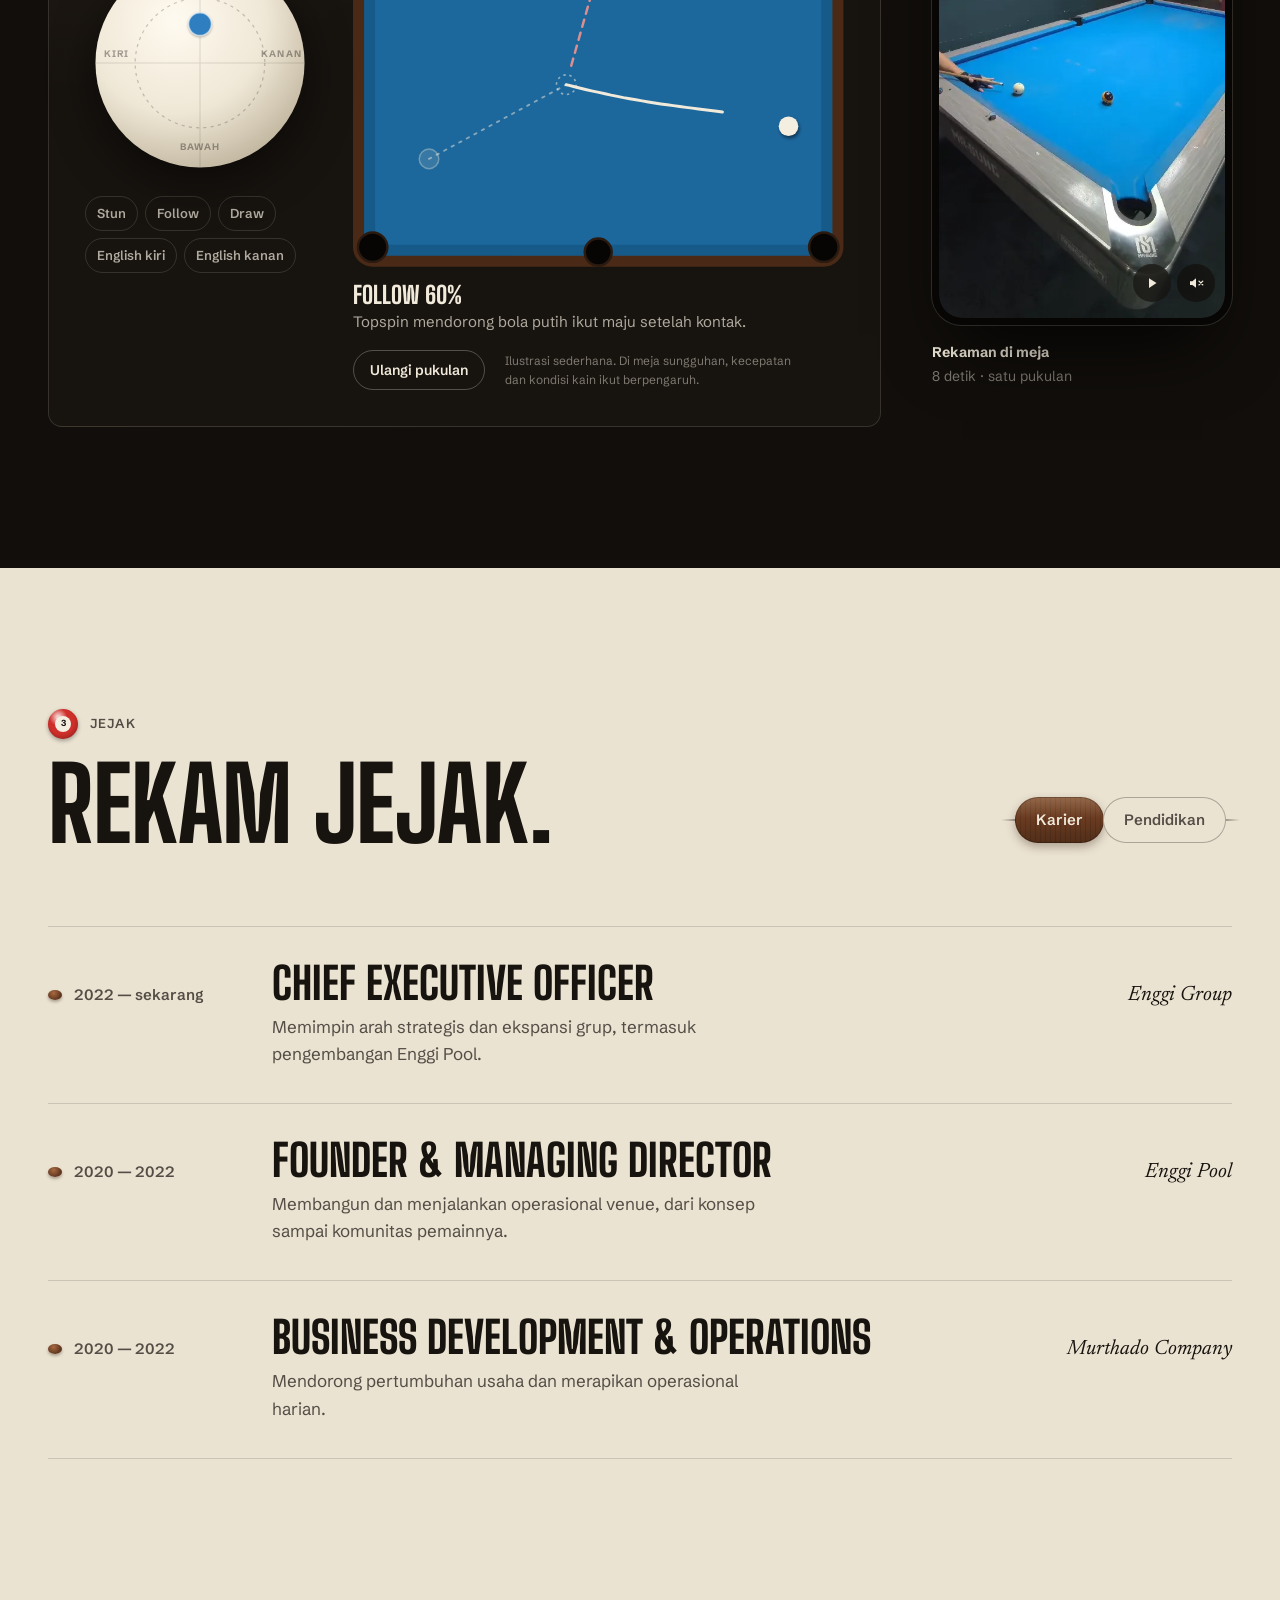
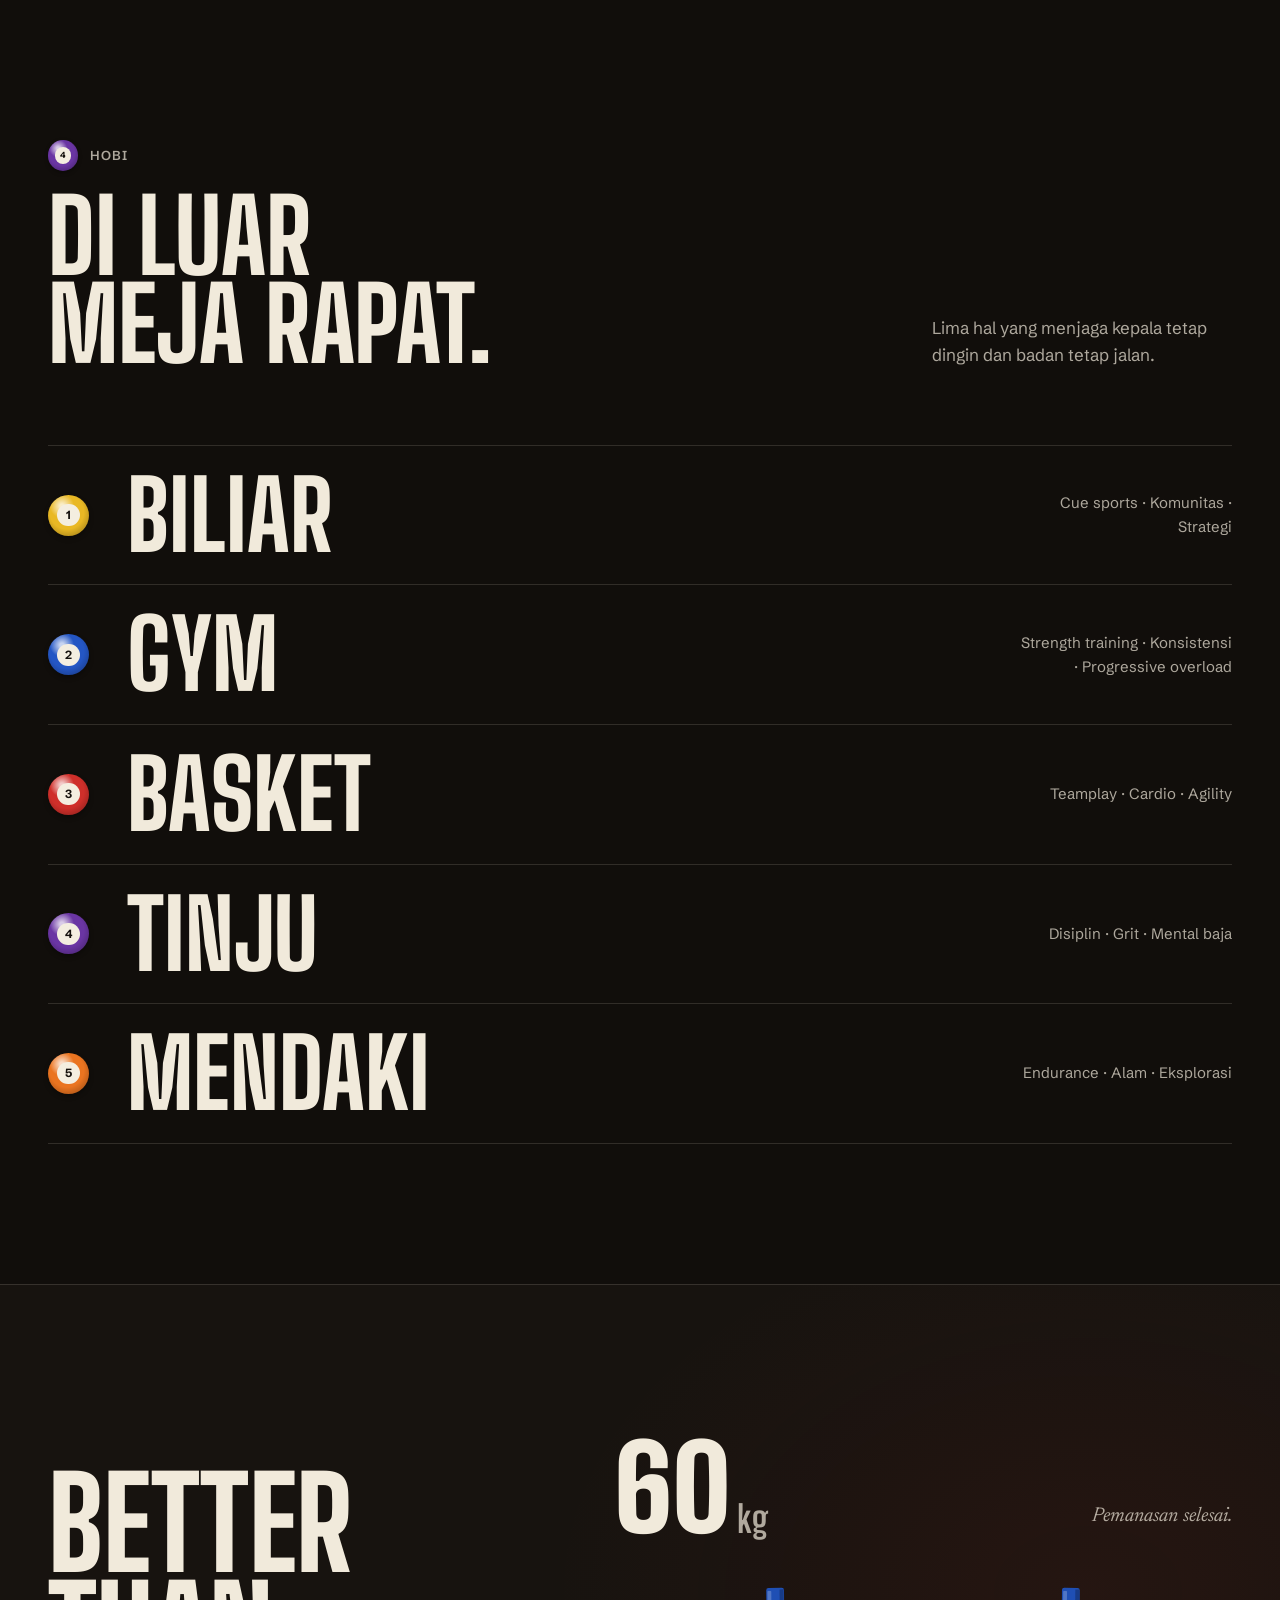
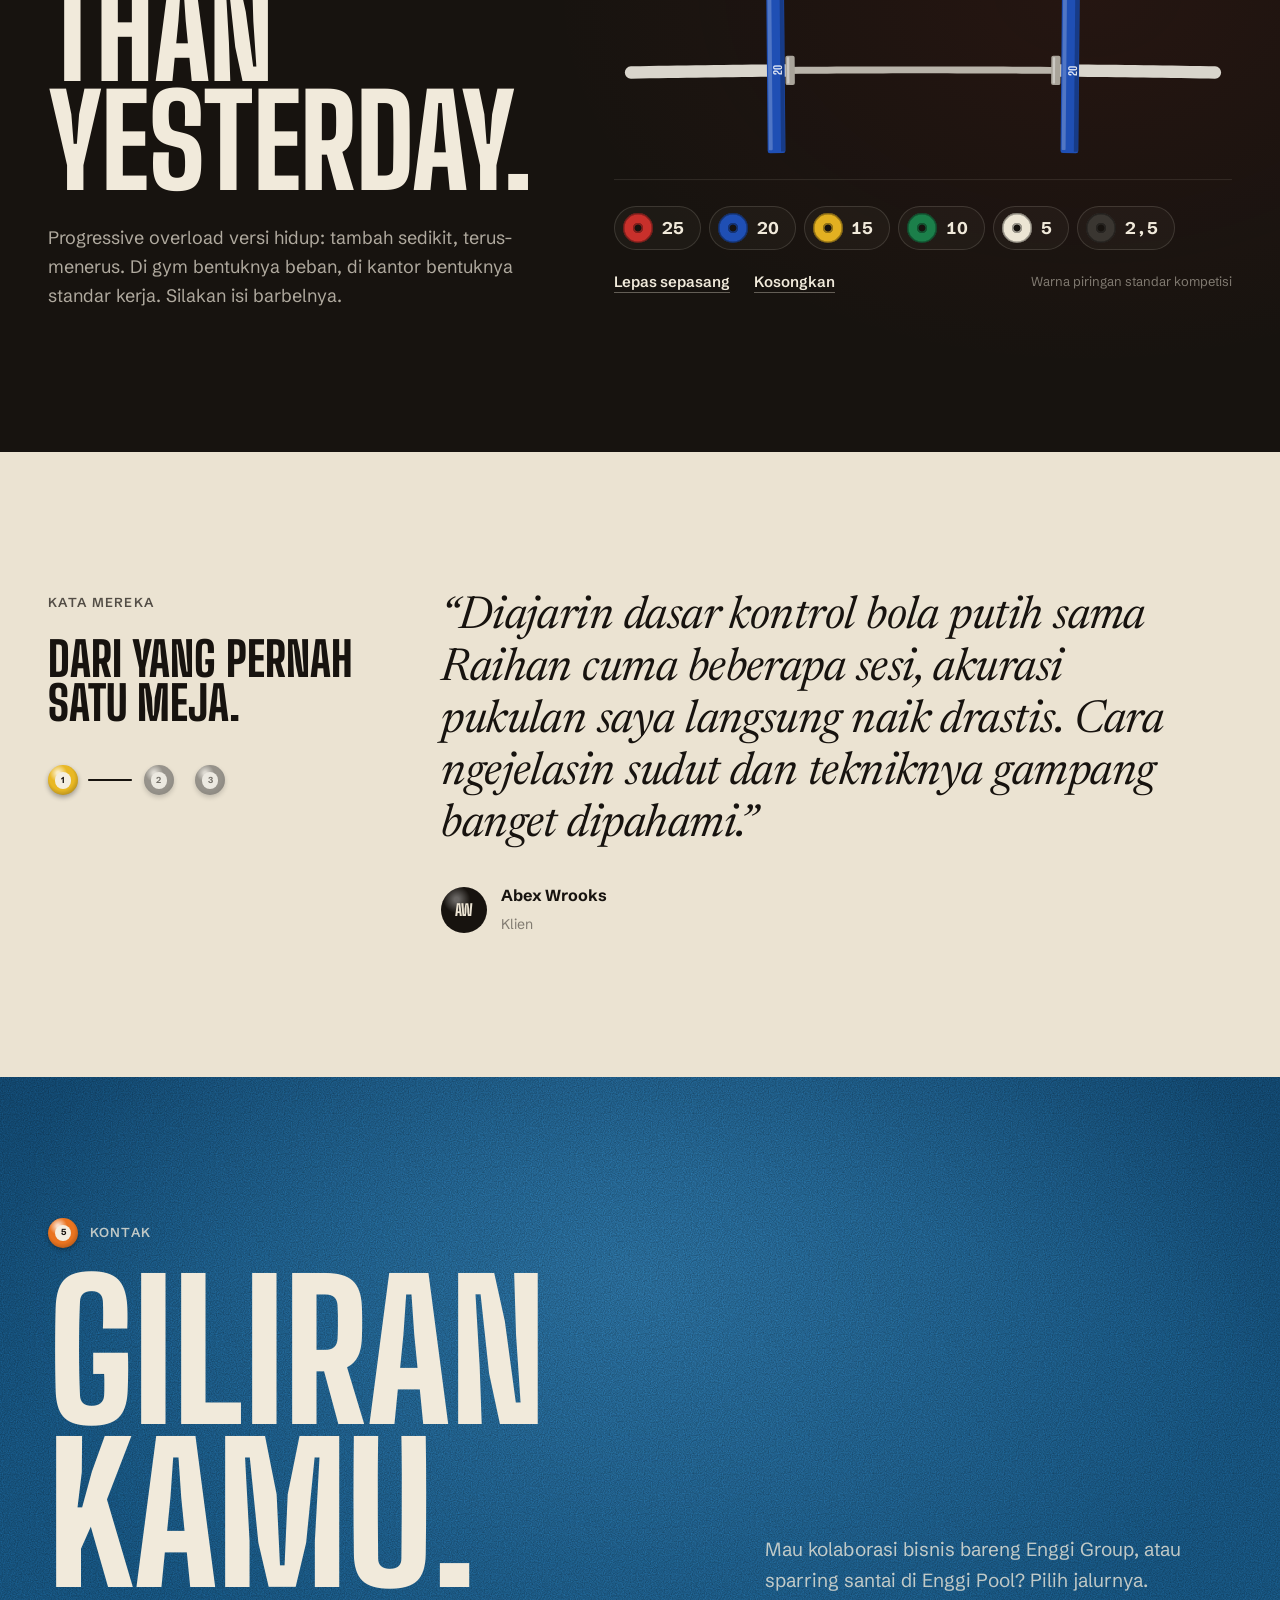
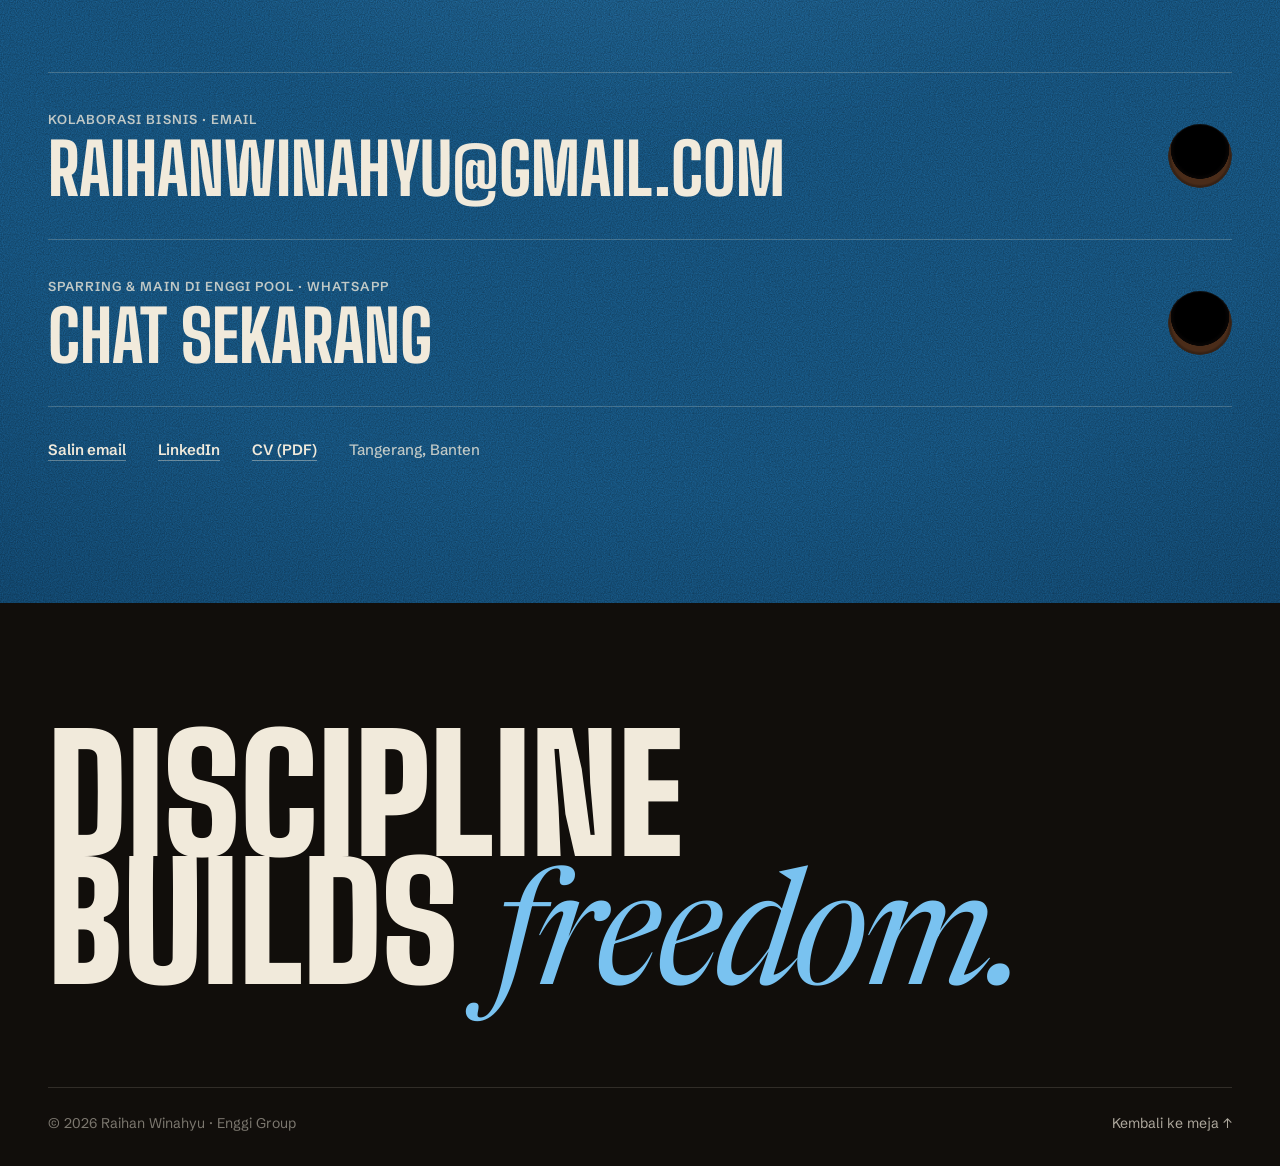
==== commit 10618a36: "Rombak total website portfolio: meja biliar interaktif - Hero berupa meja biliar 9-ball yang bisa di" ====
--- a/project protfo teman/index.html
+++ b/project protfo teman/index.html
@@ -1,171 +1,497 @@
-<!doctype html>
-<html lang="en">
-  <head>
-    <meta charset="utf-8">
-    <meta name="viewport" content="width=device-width, initial-scale=1">
-    <meta name="description" content="Raihan Winahyu — CEO Enggi Group, fokus mengembangkan Enggi Pool, dan pegiat fitness.">
-    <meta name="theme-color" content="#08080d">
-    <title>Raihan Winahyu | CEO Enggi Group &amp; GYMBRO</title>
-    <link rel="icon" type="image/png" href="assets/img/favicon.png">
-    <link rel="stylesheet" href="assets/css/styles.css">
-    <script src="assets/js/main.js" defer></script>
-  </head>
-  <body>
-    <header class="header" id="header">
-      <nav class="nav container" aria-label="Main navigation">
-        <a class="nav__logo" href="#home">Raihan<span>.</span></a>
-        <button class="nav__toggle" type="button" aria-label="Open navigation" aria-expanded="false" aria-controls="nav-menu">
-          <span></span><span></span>
-        </button>
-        <div class="nav__menu" id="nav-menu">
-          <a class="nav__link" href="#about">About</a>
-          <a class="nav__link" href="#projects">Projects</a>
-          <a class="nav__link" href="#work">Experience</a>
-          <a class="nav__link" href="#services">Services</a>
-          <a class="nav__link nav__link--contact" href="#contact">Contact <span aria-hidden="true">↗</span></a>
-        </div>
-      </nav>
-    </header>
-
-    <main class="main">
-      <section class="home section" id="home">
-        <div class="home__container container">
-          <div class="home__content">
-            <p class="home__eyebrow"><span class="status-dot"></span> Available for select projects</p>
-            <p class="home__greeting">Halo, saya</p>
-            <h1 class="home__name">Raihan<br><span>Winahyu</span></h1>
-            <div class="home__role"><span>CEO of Enggi Group</span><span>GYMBRO</span></div>
-            <p class="home__description">CEO di Enggi Group dan pegiat fitness. Saya memimpin pengembangan Enggi Pool serta menjaga fokus dan disiplin melalui latihan gym.</p>
-            <div class="home__actions">
-              <a class="button" href="#projects">Explore my work <span aria-hidden="true">↗</span></a>
-              <a class="text-link" href="assets/pdf/Raihan CV.pdf" target="_blank" rel="noreferrer">View résumé <span aria-hidden="true">↗</span></a>
-            </div>
-            <div class="home__social" aria-label="Social links">
-              <a href="https://www.linkedin.com/" target="_blank" rel="noreferrer">LinkedIn</a>
-              <a href="https://github.com/" target="_blank" rel="noreferrer">GitHub</a>
-              <a href="https://dribbble.com/" target="_blank" rel="noreferrer">Dribbble</a>
-            </div>
-          </div>
-          <div class="home__visual">
-            <div class="home__image-wrap">
-              <img class="home__image" src="assets/img/home-perfil.png" alt="Foto profil Raihan Winahyu">
-            </div>
-            <div class="home__image-note"><span>Based in Tangerang, Indonesia</span><span>✳</span></div>
-            <span class="home__orbit" aria-hidden="true">DESIGN · CODE · CREATE ·</span>
-          </div>
-          <a class="home__scroll" href="#about"><span>Scroll to discover</span><span aria-hidden="true">↓</span></a>
-        </div>
-      </section>
-
-      <section class="about section" id="about">
-        <div class="container about__container">
-          <div class="about__visual">
-            <img src="assets/img/about-perfil.png" alt="Raihan Winahyu" loading="lazy">
-            <span class="about__badge">Curiosity<br>drives me <span aria-hidden="true">✳</span></span>
-          </div>
-          <div class="about__content">
-            <p class="section__eyebrow">A little about me</p>
-            <h2 class="section__title">Bisnis, disiplin,<br><span>dan kebugaran.</span></h2>
-            <p class="about__description">Halo, saya Raihan. Sebagai CEO Enggi Group, fokus utama saya adalah memimpin dan mengembangkan Enggi Pool sebagai destinasi billiard modern pilihan. Di luar bisnis, gym adalah tempat saya melatih fokus serta disiplin harian untuk menjaga konsistensi dalam memimpin.</p>
-            <a class="text-link" href="assets/pdf/Raihan CV.pdf" target="_blank" rel="noreferrer">More about my journey <span aria-hidden="true">↗</span></a>
-          </div>
-        </div>
-      </section>
-
-      <section class="projects section" id="projects">
-        <div class="container">
-          <div class="section__heading">
-            <div><p class="section__eyebrow">Selected work · 2020—2025</p><h2 class="section__title">My Lifestyle<br><span>&amp; Passions.</span></h2></div>
-            <p class="section__intro">Kumpulan rutinitas olahraga dan hobi yang menjaga fokus serta energi saya setiap hari.</p>
-          </div>
-          <div class="projects__grid">
-            <article class="project-card">
-              <a class="project-card__image" href="#contact" aria-label="Enggi Pool &amp; Billiard"><img src="assets/img/projects-1.png" alt="Enggi Pool &amp; Billiard" loading="lazy"><span>↗</span></a>
-              <div class="project-card__meta"><span>01 / Pool</span><span>2025</span></div><h3>Enggi Pool<br>&amp; Billiard</h3><p>Cue Sports · Community · Strategy</p>
-            </article>
-            <article class="project-card">
-              <a class="project-card__image" href="#contact" aria-label="Gym and Progressive Overload"><img src="assets/img/projects-2.png" alt="Gym and strength training" loading="lazy"><span>↗</span></a>
-              <div class="project-card__meta"><span>02 / Fitness</span><span>2024</span></div><h3>Gym &amp; Progressive<br>Overload</h3><p>Strength Training · Consistency · Lifestyle</p>
-            </article>
-            <article class="project-card">
-              <a class="project-card__image" href="#contact" aria-label="Basketball"><img src="assets/img/projects-3.png" alt="Basketball and team sports" loading="lazy"><span>↗</span></a>
-              <div class="project-card__meta"><span>03 / Sports</span><span>2024</span></div><h3>Basketball</h3><p>Teamplay · Cardio · Agility</p>
-            </article>
-            <article class="project-card">
-              <a class="project-card__image" href="#contact" aria-label="Boxing and Combat Training"><img src="assets/img/projects-4.png" alt="Boxing and combat training" loading="lazy"><span>↗</span></a>
-              <div class="project-card__meta"><span>04 / Combat</span><span>2023</span></div><h3>Boxing &amp; Combat<br>Training</h3><p>Discipline · Grit · Mental Toughness</p>
-            </article>
-            <article class="project-card project-card--wide">
-              <a class="project-card__image" href="#contact" aria-label="Hiking Mountain"><img src="assets/img/projects-5.png" alt="Mountain hiking adventure" loading="lazy"><span>↗</span></a>
-              <div class="project-card__meta"><span>05 / Adventure</span><span>2023</span></div><h3>Hiking Mountain</h3><p>Endurance · Nature · Exploration</p>
-            </article>
-          </div>
-        </div>
-      </section>
-
-      <section class="work section" id="work">
-        <div class="container">
-          <div class="section__heading">
-            <div><p class="section__eyebrow">The path so far</p><h2 class="section__title"><span>Experience</span><br>&amp; education.</h2></div>
-            <div class="work__tabs" role="tablist" aria-label="Work history">
-              <button class="work__tab is-active" id="experience-tab" type="button" role="tab" aria-selected="true" aria-controls="experience-panel" data-panel="experience-panel">Experience</button>
-              <button class="work__tab" id="education-tab" type="button" role="tab" aria-selected="false" aria-controls="education-panel" data-panel="education-panel">Education</button>
-            </div>
-          </div>
-          <div class="work__panel" id="experience-panel" role="tabpanel" aria-labelledby="experience-tab">
-            <article class="timeline-item"><span class="timeline-item__year">2022 — Now</span><div><h3>Chief Executive Officer (CEO)</h3><p>Enggi Group · Executive Leader</p></div><span class="timeline-item__number">01</span></article>
-            <article class="timeline-item"><span class="timeline-item__year">2020 — 2022</span><div><h3>Founder &amp; Managing Director</h3><p>Enggi Pool · Venue Operation</p></div><span class="timeline-item__number">02</span></article>
-            <article class="timeline-item"><span class="timeline-item__year">2020 — 2022</span><div><h3>Business Development &amp; Operations</h3><p>Murthado Company · Venture Growth</p></div><span class="timeline-item__number">03</span></article>
-          </div>
-          <div class="work__panel" id="education-panel" role="tabpanel" aria-labelledby="education-tab" hidden>
-            <article class="timeline-item"><span class="timeline-item__year">2026</span><div><h3>SMA Yuppentek 1</h3><p>Senior High School · Final</p></div><span class="timeline-item__number">01</span></article>
-            <article class="timeline-item"><span class="timeline-item__year">2024</span><div><h3>SMP Al-Darul Mustafa</h3><p>Junior High School · Graduation</p></div><span class="timeline-item__number">02</span></article>
-            <article class="timeline-item"><span class="timeline-item__year">2021</span><div><h3>SD Yayasan Enggi</h3><p>Elementary School · Graduation</p></div><span class="timeline-item__number">03</span></article>
-          </div>
-        </div>
-      </section>
-
-      <section class="services section" id="services">
-        <div class="container services__container">
-          <div class="services__intro"><p class="section__eyebrow">How I can help</p><h2 class="section__title">What I<br><span>offer.</span></h2><p>Dari hobi di atas meja hijau hingga ekspansi bisnis nyata, saya membawa Enggi Pool mendorong ekosistem biliar modern yang kompetitif dan berkelas.</p></div>
-          <div class="services__list">
-            <article class="service-item is-open">
-              <button class="service-item__toggle" type="button" aria-expanded="true"><span class="service-item__index">01</span><span class="service-item__title">Management</span><span class="service-item__icon" aria-hidden="true">−</span></button>
-              <div class="service-item__content"><p>Memimpin arah strategis dan ekspansi bisnis Enggi Group, sekaligus mengelola operasional Enggi Pool agar terus bertumbuh dan mendominasi pasar.</p><p class="service-item__skills">Strategic Leadership · Operasional Bisnis · Eksekusi Proyek · Team Direction</p></div>
-            </article>
-            <article class="service-item">
-              <button class="service-item__toggle" type="button" aria-expanded="false"><span class="service-item__index">02</span><span class="service-item__title">Master Billiard</span><span class="service-item__icon" aria-hidden="true">+</span></button>
-              <div class="service-item__content" hidden><p>Perhitungan sudut matematis dengan akurasi setingkat mikrometer. Break mematikan, kontrol spin absolut, dan sapu bersih meja sebelum lawan sempat melangkah.</p><p class="service-item__skills">Akurasi Bedah · Spin Control Sempurna · Eksekusi Dingin · Penguasaan Meja Total</p></div>
-            </article>
-          </div>
-        </div>
-      </section>
-
-      <section class="testimonials section" id="testimonials">
-        <div class="container">
-          <div class="section__heading"><div><p class="section__eyebrow">Kind words</p><h2 class="section__title">What they<br><span>say.</span></h2></div><p class="testimonial-score"><strong>5.0</strong><span>★★★★★<br>Client satisfaction</span></p></div>
-          <div class="testimonial-grid">
-            <blockquote class="testimonial-card"><span class="testimonial-card__stars">★★★★★</span><p>“Diajarin dasar kontrol bola putih sama Raihan cuma beberapa sesi, akurasi pukulan saya langsung naik drastis. Cara ngejelasin sudut dan tekniknya gampang banget dipahami.”</p><footer><img src="assets/img/testimonial-1.png" alt="" loading="lazy"><span><strong>Abex Wrooks</strong><small>Client</small></span></footer></blockquote>
-            <blockquote class="testimonial-card"><span class="testimonial-card__stars">★★★★★</span><p>“Dulu sering miss bola gampang, tapi setelah dilatih teknik grip dan fokus sama Raihan, konsistensi saya ningkat jauh. Sekarang jauh lebih percaya diri pas tanding.”</p><footer><img src="assets/img/testimonial-2.png" alt="" loading="lazy"><span><strong>Willer Morth</strong><small>Project partner</small></span></footer></blockquote>
-            <blockquote class="testimonial-card"><span class="testimonial-card__stars">★★★★★</span><p>“Bimbingan dari Raihan ngebuka cara pandang baru soal strategi meja. Bukan cuma diajarin cara mukul, tapi diajarin mikir 2-3 langkah ke depan layaknya pemain pro.”</p><footer><img src="assets/img/testimonial-3.png" alt="" loading="lazy"><span><strong>Llemi Llorens</strong><small>Client</small></span></footer></blockquote>
-          </div>
-        </div>
-      </section>
-
-      <section class="contact section" id="contact">
-        <div class="container contact__container">
-          <div><p class="section__eyebrow">TERTARIK BERTANDING?</p><h2 class="section__title">Ayo Bertemu<br>di Meja <span>Billiard.</span></h2><p class="contact__description">Tertarik kolaborasi bisnis bersama Enggi Group atau mau sparring santai di Enggi Pool? Yuk, langsung booking sekarang.</p><a class="button" href="mailto:Raihanwinahyu@gmail.com">Hubungi Saya <span aria-hidden="true">↗</span></a></div>
-          <div class="contact__details">
-            <div><span class="contact__label">Email</span><a href="mailto:Raihanwinahyu@gmail.com">Raihanwinahyu@gmail.com</a><button class="copy-button" type="button" data-copy-email="Raihanwinahyu@gmail.com">Copy email</button></div>
-            <div><span class="contact__label">Location</span><p>Tangerang, Indonesia</p></div>
-            <div><span class="contact__label">Social media</span><div class="contact__social"><a href="https://www.linkedin.com/" target="_blank" rel="noreferrer">LinkedIn ↗</a><a href="https://github.com/" target="_blank" rel="noreferrer">GitHub ↗</a><a href="https://dribbble.com/" target="_blank" rel="noreferrer">Dribbble ↗</a></div></div>
-          </div>
-        </div>
-      </section>
-    </main>
-
-    <footer class="footer">
-      <div class="container footer__container"><a class="nav__logo" href="#home">Raihan<span>.</span></a><p>All rights reserved © <span data-current-year>2025</span> Raihan Winahyu</p><a class="footer__top" href="#home">Back to top ↑</a></div>
-    </footer>
-  </body>
-</html>
+<!doctype html>
+<html lang="id" class="no-js">
+  <head>
+    <meta charset="utf-8">
+    <meta name="viewport" content="width=device-width, initial-scale=1, viewport-fit=cover">
+    <title>Raihan Winahyu — CEO Enggi Group</title>
+    <meta name="description" content="Raihan Winahyu, CEO Enggi Group dari Tangerang. Membesarkan Enggi Pool, melatih biliar, dan menjaga disiplin lewat gym.">
+    <meta name="theme-color" content="#110e0b">
+    <meta property="og:type" content="profile">
+    <meta property="og:title" content="Raihan Winahyu — CEO Enggi Group">
+    <meta property="og:description" content="Siang urus bisnis. Malam pegang stik. Pagi di bawah barbel.">
+    <meta property="og:image" content="assets/img/opt/raihan-enggi-pool.webp">
+    <link rel="icon" href="assets/img/favicon.svg" type="image/svg+xml">
+    <link rel="alternate icon" href="assets/img/favicon.png" type="image/png">
+    <link rel="preconnect" href="https://fonts.googleapis.com">
+    <link rel="preconnect" href="https://fonts.gstatic.com" crossorigin>
+    <link rel="stylesheet" href="https://fonts.googleapis.com/css2?family=Big+Shoulders+Display:wght@700..900&family=Newsreader:ital,opsz,wght@1,6..72,400;1,6..72,500&family=Schibsted+Grotesk:wght@400..700&display=swap">
+    <link rel="stylesheet" href="assets/css/styles.css">
+    <script type="application/ld+json">
+      {
+        "@context": "https://schema.org",
+        "@type": "Person",
+        "name": "Raihan Winahyu",
+        "jobTitle": "Chief Executive Officer",
+        "worksFor": { "@type": "Organization", "name": "Enggi Group" },
+        "address": { "@type": "PostalAddress", "addressLocality": "Tangerang", "addressRegion": "Banten", "addressCountry": "ID" },
+        "email": "mailto:raihanwinahyu@gmail.com",
+        "sameAs": ["https://www.linkedin.com/in/raihanwinahyu"]
+      }
+    </script>
+    <script src="assets/js/core.js" defer></script>
+    <script src="assets/js/table.js" defer></script>
+    <script src="assets/js/main.js" defer></script>
+  </head>
+  <body>
+    <a class="skip" href="#profil">Langsung ke konten</a>
+
+    <header class="site-header" data-header>
+      <div class="site-header__inner wrap">
+        <a class="brand" href="#top">
+          <span class="ball ball--brand" data-n="R" aria-hidden="true"></span>
+          <span class="brand__name">Raihan Winahyu</span>
+        </a>
+
+        <nav class="nav" id="nav" aria-label="Navigasi utama">
+          <ul class="nav__list">
+            <li><a href="#profil"><i class="dot" style="--c: var(--b1)"></i>Profil</a></li>
+            <li><a href="#kerja"><i class="dot" style="--c: var(--b2)"></i>Kerja</a></li>
+            <li><a href="#jejak"><i class="dot" style="--c: var(--b3)"></i>Jejak</a></li>
+            <li><a href="#hobi"><i class="dot" style="--c: var(--b4)"></i>Hobi</a></li>
+            <li><a href="#kontak"><i class="dot" style="--c: var(--b5)"></i>Kontak</a></li>
+          </ul>
+        </nav>
+
+        <div class="site-header__tools">
+          <button class="icon-btn" type="button" data-sound-toggle aria-pressed="true">
+            <svg class="icon-btn__on" viewBox="0 0 24 24" aria-hidden="true"><path d="M4 9.5h3.2L12 5.6v12.8l-4.8-3.9H4z" fill="currentColor"/><path d="M15.5 8.6a4.6 4.6 0 0 1 0 6.8M18 6.2a8 8 0 0 1 0 11.6" fill="none" stroke="currentColor" stroke-width="1.7" stroke-linecap="round"/></svg>
+            <svg class="icon-btn__off" viewBox="0 0 24 24" aria-hidden="true"><path d="M4 9.5h3.2L12 5.6v12.8l-4.8-3.9H4z" fill="currentColor"/><path d="m16 9.5 5 5m0-5-5 5" fill="none" stroke="currentColor" stroke-width="1.7" stroke-linecap="round"/></svg>
+            <span class="sr-only">Suara efek</span>
+          </button>
+          <a class="btn btn--sm site-header__cta" href="#kontak">Ajak sparring</a>
+          <button class="menu-btn" type="button" data-menu aria-expanded="false" aria-controls="nav">
+            <span class="menu-btn__lines" aria-hidden="true"></span>
+            <span class="menu-btn__label">Menu</span>
+          </button>
+        </div>
+      </div>
+    </header>
+
+    <main id="top">
+      <!-- HERO — a playable table -->
+      <section class="hero" data-hero aria-labelledby="hero-name">
+        <canvas class="hero__canvas" data-hero-canvas aria-hidden="true"></canvas>
+
+        <div class="hero__meta wrap-table">
+          <span>CEO, Enggi Group</span>
+          <span>Tangerang, Banten</span>
+        </div>
+
+        <div class="table" data-table tabindex="0" role="application" aria-roledescription="meja biliar" aria-label="Meja biliar interaktif. Tarik ke belakang dari bola putih lalu lepas untuk memukul. Dengan keyboard: panah kiri dan kanan untuk membidik, atas dan bawah untuk tenaga, spasi untuk memukul." aria-describedby="table-hint">
+          <span class="table__diamonds" data-diamonds aria-hidden="true"></span>
+          <div class="table__cushion">
+            <div class="table__felt" data-felt>
+              <h1 class="table__name" id="hero-name"><span>Raihan</span> <span>Winahyu</span></h1>
+            </div>
+          </div>
+        </div>
+
+        <div class="table-bar wrap-table">
+          <div class="tray" aria-label="Bola yang sudah masuk">
+            <ol class="tray__slots" data-tray>
+              <li></li><li></li><li></li><li></li><li></li><li></li><li></li><li></li><li></li>
+            </ol>
+            <p class="tray__count"><span data-count>0</span>/9 masuk</p>
+          </div>
+          <p class="table-bar__hint" id="table-hint" data-hint>Tarik ke belakang dari bola putih, lalu lepas.</p>
+          <div class="table-bar__actions">
+            <button class="btn btn--ghost btn--sm" type="button" data-break>Break</button>
+            <button class="btn btn--ghost btn--sm" type="button" data-rerack>Susun ulang</button>
+          </div>
+        </div>
+
+        <div class="hero__intro wrap-table">
+          <p class="hero__lede" data-reveal><span><em>Siang</em> urus bisnis.</span> <span><em>Malam</em> pegang stik.</span> <span><em>Pagi</em> di bawah barbel.</span></p>
+          <div class="hero__body" data-reveal style="--d: 1">
+            <p>Saya Raihan, CEO Enggi Group dari Tangerang. Fokus saya sekarang: membesarkan Enggi Pool jadi tempat main biliar modern yang jadi pilihan — dan menjaga disiplin lewat gym supaya konsisten saat memimpin.</p>
+            <div class="hero__ctas">
+              <a class="btn" href="#profil">Kenalan dulu <span aria-hidden="true">↓</span></a>
+              <a class="link" href="assets/pdf/Raihan%20CV.pdf" target="_blank" rel="noopener">Buka CV (PDF)</a>
+            </div>
+          </div>
+        </div>
+      </section>
+
+      <!-- 1. PROFIL -->
+      <section class="section paper" id="profil" aria-labelledby="profil-title">
+        <div class="wrap profil">
+          <figure class="duo" data-duo data-reveal>
+            <div class="duo__stage">
+              <img class="duo__img duo__img--a" src="assets/img/opt/raihan-formal.webp" width="960" height="1225" alt="Raihan Winahyu memakai jas hitam dan dasi" loading="lazy" decoding="async">
+              <div class="duo__clip">
+                <img class="duo__img duo__img--b" src="assets/img/opt/raihan-enggi-pool.webp" width="1600" height="1184" alt="Raihan tersenyum sambil memegang stik biliar di Enggi Pool" loading="lazy" decoding="async">
+              </div>
+              <span class="duo__tag duo__tag--a" aria-hidden="true">Meja rapat</span>
+              <span class="duo__tag duo__tag--b" aria-hidden="true">Meja biliar</span>
+              <div class="duo__handle" aria-hidden="true"><span></span></div>
+              <input class="duo__range" type="range" min="0" max="100" value="50" aria-label="Geser untuk membandingkan foto Raihan di meja rapat dan di meja biliar">
+            </div>
+            <figcaption class="duo__caption">Geser untuk ganti meja.</figcaption>
+          </figure>
+
+          <div class="profil__text">
+            <p class="kicker" data-reveal><span class="ball" data-n="1" style="--c: var(--b1)"></span>Profil</p>
+            <h2 class="display" id="profil-title" data-reveal>Dua meja. Satu kebiasaan.</h2>
+            <div class="prose" data-reveal style="--d: 1">
+              <p>Di meja rapat, saya pegang arah Enggi Group: tim, operasional, dan rencana ekspansi. Di meja biliar, pelajarannya sama dengan bahasa lain — baca posisi, hitung dua-tiga langkah ke depan, dan tetap tenang waktu giliran sendiri.</p>
+              <p>Gym yang menjaga keduanya tetap tajam. Di sana saya melatih fokus dan disiplin harian, supaya konsisten saat memimpin.</p>
+            </div>
+            <dl class="facts" data-reveal style="--d: 2">
+              <div><dt>Peran</dt><dd>CEO, Enggi Group</dd></div>
+              <div><dt>Dibangun</dt><dd>Enggi Pool, sejak 2020</dd></div>
+              <div><dt>Basis</dt><dd>Tangerang, Banten</dd></div>
+              <div><dt>Pegangan</dt><dd><em>Discipline builds freedom.</em></dd></div>
+            </dl>
+          </div>
+        </div>
+      </section>
+
+      <!-- 2. KERJA -->
+      <section class="section dark" id="kerja" aria-labelledby="kerja-title">
+        <div class="wrap">
+          <header class="section-head">
+            <p class="kicker" data-reveal><span class="ball" data-n="2" style="--c: var(--b2)"></span>Kerja</p>
+            <h2 class="display" id="kerja-title" data-reveal>Yang saya kerjakan<br> dengan serius.</h2>
+          </header>
+
+          <div class="roles">
+            <article class="role" data-reveal>
+              <p class="role__tag">Di meja rapat</p>
+              <h3 class="role__title">Memimpin Enggi Group</h3>
+              <p class="role__text">Menentukan arah strategis dan ekspansi Enggi Group, sekaligus menjaga operasional Enggi Pool supaya terus bertumbuh dan unggul di pasarnya.</p>
+              <ul class="role__list">
+                <li>Strategic leadership</li>
+                <li>Operasional bisnis</li>
+                <li>Eksekusi proyek</li>
+                <li>Team direction</li>
+              </ul>
+            </article>
+            <article class="role" data-reveal style="--d: 1">
+              <p class="role__tag">Di meja biliar</p>
+              <h3 class="role__title">Melatih &amp; sparring</h3>
+              <p class="role__text">Sudut, spin, dan posisi bola putih. Yang saya ajarkan bukan cuma cara memukul, tapi cara berpikir dua-tiga pukulan ke depan — seperti pemain pro.</p>
+              <ul class="role__list">
+                <li>Kontrol bola putih</li>
+                <li>Spin control</li>
+                <li>Strategi posisi</li>
+                <li>Mental bertanding</li>
+              </ul>
+            </article>
+          </div>
+
+          <div class="lab">
+            <div class="spin" data-spin data-reveal>
+              <div class="spin__intro">
+                <h3 class="spin__title">Coba sendiri: titik pukul.</h3>
+                <p>Geser titik kapur biru di bola putih. Diagram menunjukkan ke mana bola putih pergi setelah menyentuh bola sasaran.</p>
+              </div>
+
+              <div class="spin__grid">
+                <div class="spin__control">
+                  <svg class="spin__face" data-spin-face viewBox="-110 -110 220 220" tabindex="0" role="img" aria-label="Bola putih. Gunakan tombol panah untuk menggeser titik pukul." aria-describedby="spin-readout">
+                    <defs>
+                      <radialGradient id="cueShade" cx="38%" cy="30%" r="80%">
+                        <stop offset="0" stop-color="#fffaf0"/>
+                        <stop offset=".55" stop-color="#efe7d6"/>
+                        <stop offset="1" stop-color="#b9ad95"/>
+                      </radialGradient>
+                    </defs>
+                    <circle r="100" fill="url(#cueShade)"/>
+                    <circle class="spin__limit" r="62"/>
+                    <path class="spin__cross" d="M-100 0H100M0-100V100"/>
+                    <text class="spin__axis" x="0" y="-76">ATAS</text>
+                    <text class="spin__axis" x="0" y="83">BAWAH</text>
+                    <text class="spin__axis" x="-80" y="-6">KIRI</text>
+                    <text class="spin__axis" x="78" y="-6">KANAN</text>
+                    <circle class="spin__dot" data-spin-dot r="11" cx="0" cy="-31"/>
+                  </svg>
+                  <div class="spin__presets" role="group" aria-label="Contoh pukulan">
+                    <button type="button" data-preset="0,0">Stun</button>
+                    <button type="button" data-preset="0,0.75">Follow</button>
+                    <button type="button" data-preset="0,-0.85">Draw</button>
+                    <button type="button" data-preset="-0.7,0">English kiri</button>
+                    <button type="button" data-preset="0.7,0">English kanan</button>
+                  </div>
+                </div>
+
+                <div class="spin__view">
+                  <svg class="spin__diagram" data-spin-diagram viewBox="0 0 400 260" aria-hidden="true">
+                    <rect class="d-rail" width="400" height="260" rx="16"/>
+                    <rect class="d-cushion" x="9" y="9" width="382" height="242" rx="5"/>
+                    <rect class="d-felt" x="18" y="18" width="364" height="224"/>
+                    <g class="d-pockets">
+                      <circle cx="16" cy="16" r="12"/><circle cx="384" cy="16" r="12"/>
+                      <circle cx="16" cy="244" r="12"/><circle cx="384" cy="244" r="12"/>
+                      <circle cx="200" cy="12" r="11"/><circle cx="200" cy="248" r="11"/>
+                    </g>
+                    <line class="d-line d-line--cue" data-d-cue-line/>
+                    <line class="d-line d-line--obj" data-d-obj-line/>
+                    <path class="d-line d-line--post" data-d-post/>
+                    <circle class="d-ghost" data-d-ghost r="8"/>
+                    <circle class="d-start" data-d-start r="8"/>
+                    <circle class="d-ball d-ball--obj" data-d-obj r="8"/>
+                    <circle class="d-ball d-ball--cue" data-d-cue r="8"/>
+                  </svg>
+                  <p class="spin__readout" id="spin-readout" aria-live="polite"><strong data-spin-name>Follow</strong> <span data-spin-desc></span></p>
+                  <div class="spin__foot">
+                    <button class="btn btn--ghost btn--sm" type="button" data-spin-replay>Ulangi pukulan</button>
+                    <small>Ilustrasi sederhana. Di meja sungguhan, kecepatan dan kondisi kain ikut berpengaruh.</small>
+                  </div>
+                </div>
+              </div>
+            </div>
+
+            <figure class="reel" data-reel data-reveal style="--d: 1">
+              <div class="reel__frame">
+                <video class="reel__video" src="assets/video/portfolio.mp.mp4" poster="assets/img/opt/video-poster.webp" muted loop playsinline preload="none" width="480" height="864" aria-label="Rekaman Raihan melakukan pukulan di meja biliar"></video>
+                <div class="reel__controls">
+                  <button class="reel__btn" type="button" data-reel-play aria-label="Putar video">
+                    <svg class="i-play" viewBox="0 0 24 24" aria-hidden="true"><path d="M8 5.5v13l10-6.5z" fill="currentColor"/></svg>
+                    <svg class="i-pause" viewBox="0 0 24 24" aria-hidden="true"><path d="M7 5h3.5v14H7zM13.5 5H17v14h-3.5z" fill="currentColor"/></svg>
+                  </button>
+                  <button class="reel__btn" type="button" data-reel-sound aria-pressed="false" aria-label="Nyalakan suara video">
+                    <svg class="i-muted" viewBox="0 0 24 24" aria-hidden="true"><path d="M4 9.5h3.2L12 5.6v12.8l-4.8-3.9H4z" fill="currentColor"/><path d="m16 9.5 5 5m0-5-5 5" fill="none" stroke="currentColor" stroke-width="1.8" stroke-linecap="round"/></svg>
+                    <svg class="i-sound" viewBox="0 0 24 24" aria-hidden="true"><path d="M4 9.5h3.2L12 5.6v12.8l-4.8-3.9H4z" fill="currentColor"/><path d="M15.5 8.6a4.6 4.6 0 0 1 0 6.8M18 6.2a8 8 0 0 1 0 11.6" fill="none" stroke="currentColor" stroke-width="1.8" stroke-linecap="round"/></svg>
+                  </button>
+                </div>
+                <div class="reel__progress" aria-hidden="true"><span data-reel-progress></span></div>
+              </div>
+              <figcaption class="reel__caption"><strong>Rekaman di meja</strong><span>8 detik · satu pukulan</span></figcaption>
+            </figure>
+          </div>
+        </div>
+      </section>
+
+      <!-- 3. JEJAK -->
+      <section class="section paper" id="jejak" aria-labelledby="jejak-title">
+        <div class="wrap">
+          <header class="section-head section-head--split">
+            <div>
+              <p class="kicker" data-reveal><span class="ball" data-n="3" style="--c: var(--b3)"></span>Jejak</p>
+              <h2 class="display" id="jejak-title" data-reveal>Rekam jejak.</h2>
+            </div>
+            <div class="wire" role="tablist" aria-label="Jenis rekam jejak" data-reveal>
+              <button class="wire__tab" type="button" role="tab" id="tab-karier" aria-selected="true" aria-controls="panel-karier">Karier</button>
+              <button class="wire__tab" type="button" role="tab" id="tab-pendidikan" aria-selected="false" aria-controls="panel-pendidikan" tabindex="-1">Pendidikan</button>
+              <span class="wire__bead" aria-hidden="true"></span>
+            </div>
+          </header>
+
+          <div class="track" id="panel-karier" role="tabpanel" aria-labelledby="tab-karier" tabindex="0">
+            <ol class="track__list">
+              <li class="track__row">
+                <span class="track__year">2022 — sekarang</span>
+                <div class="track__main">
+                  <h3>Chief Executive Officer</h3>
+                  <p>Memimpin arah strategis dan ekspansi grup, termasuk pengembangan Enggi Pool.</p>
+                </div>
+                <span class="track__org">Enggi Group</span>
+              </li>
+              <li class="track__row">
+                <span class="track__year">2020 — 2022</span>
+                <div class="track__main">
+                  <h3>Founder &amp; Managing Director</h3>
+                  <p>Membangun dan menjalankan operasional venue, dari konsep sampai komunitas pemainnya.</p>
+                </div>
+                <span class="track__org">Enggi Pool</span>
+              </li>
+              <li class="track__row">
+                <span class="track__year">2020 — 2022</span>
+                <div class="track__main">
+                  <h3>Business Development &amp; Operations</h3>
+                  <p>Mendorong pertumbuhan usaha dan merapikan operasional harian.</p>
+                </div>
+                <span class="track__org">Murthado Company</span>
+              </li>
+            </ol>
+          </div>
+
+          <div class="track" id="panel-pendidikan" role="tabpanel" aria-labelledby="tab-pendidikan" tabindex="0" hidden>
+            <ol class="track__list">
+              <li class="track__row">
+                <span class="track__year">2026</span>
+                <div class="track__main">
+                  <h3>SMA Yuppentek 1</h3>
+                  <p>Jurusan IPA, Tangerang.</p>
+                </div>
+                <span class="track__org">Sekolah menengah atas</span>
+              </li>
+              <li class="track__row">
+                <span class="track__year">2024</span>
+                <div class="track__main">
+                  <h3>SMP Al-Darul Mustafa</h3>
+                  <p>Lulus.</p>
+                </div>
+                <span class="track__org">Sekolah menengah pertama</span>
+              </li>
+              <li class="track__row">
+                <span class="track__year">2021</span>
+                <div class="track__main">
+                  <h3>SD Yayasan Enggi</h3>
+                  <p>Lulus.</p>
+                </div>
+                <span class="track__org">Sekolah dasar</span>
+              </li>
+            </ol>
+          </div>
+        </div>
+      </section>
+
+      <!-- 4. HOBI -->
+      <section class="section dark" id="hobi" aria-labelledby="hobi-title">
+        <div class="wrap">
+          <header class="section-head section-head--split">
+            <div>
+              <p class="kicker" data-reveal><span class="ball" data-n="4" style="--c: var(--b4)"></span>Hobi</p>
+              <h2 class="display" id="hobi-title" data-reveal>Di luar<br> meja rapat.</h2>
+            </div>
+            <p class="section-head__aside" data-reveal>Lima hal yang menjaga kepala tetap dingin dan badan tetap jalan.</p>
+          </header>
+
+          <ol class="hobbies" data-hobbies>
+            <li class="hobby" data-reveal data-img="assets/img/opt/hobi-biliar.webp">
+              <span class="ball hobby__ball" data-n="1" style="--c: var(--b1)" aria-hidden="true"></span>
+              <h3 class="hobby__name">Biliar</h3>
+              <p class="hobby__tags">Cue sports · Komunitas · Strategi</p>
+              <img class="hobby__thumb" src="assets/img/opt/hobi-biliar.webp" width="500" height="333" alt="Meja biliar berkain merah dengan bola berserakan" loading="lazy" decoding="async">
+            </li>
+            <li class="hobby" data-reveal data-img="assets/img/opt/hobi-gym.webp">
+              <span class="ball hobby__ball" data-n="2" style="--c: var(--b2)" aria-hidden="true"></span>
+              <h3 class="hobby__name">Gym</h3>
+              <p class="hobby__tags">Strength training · Konsistensi · Progressive overload</p>
+              <img class="hobby__thumb" src="assets/img/opt/hobi-gym.webp" width="735" height="490" alt="Ruang gym gelap dengan barbel dan dumbel" loading="lazy" decoding="async">
+            </li>
+            <li class="hobby" data-reveal data-img="assets/img/opt/hobi-basket.webp">
+              <span class="ball hobby__ball" data-n="3" style="--c: var(--b3)" aria-hidden="true"></span>
+              <h3 class="hobby__name">Basket</h3>
+              <p class="hobby__tags">Teamplay · Cardio · Agility</p>
+              <img class="hobby__thumb" src="assets/img/opt/hobi-basket.webp" width="736" height="490" alt="Bola basket di lantai kayu lapangan indoor" loading="lazy" decoding="async">
+            </li>
+            <li class="hobby" data-reveal data-img="assets/img/opt/hobi-tinju.webp">
+              <span class="ball hobby__ball" data-n="4" style="--c: var(--b4)" aria-hidden="true"></span>
+              <h3 class="hobby__name">Tinju</h3>
+              <p class="hobby__tags">Disiplin · Grit · Mental baja</p>
+              <img class="hobby__thumb" src="assets/img/opt/hobi-tinju.webp" width="736" height="556" alt="Dua petinju bertanding di atas ring" loading="lazy" decoding="async">
+            </li>
+            <li class="hobby" data-reveal data-img="assets/img/opt/hobi-mendaki.webp">
+              <span class="ball hobby__ball" data-n="5" style="--c: var(--b5)" aria-hidden="true"></span>
+              <h3 class="hobby__name">Mendaki</h3>
+              <p class="hobby__tags">Endurance · Alam · Eksplorasi</p>
+              <img class="hobby__thumb" src="assets/img/opt/hobi-mendaki.webp" width="735" height="490" alt="Siluet pendaki berjalan di punggung gunung saat matahari terbenam" loading="lazy" decoding="async">
+            </li>
+          </ol>
+          <div class="hobby-float" data-hobby-float aria-hidden="true"></div>
+        </div>
+      </section>
+
+      <!-- GYM — progressive overload -->
+      <section class="section dark gym" id="gym" aria-labelledby="gym-title">
+        <div class="wrap gym__grid">
+          <div class="gym__text">
+            <p class="kicker" data-reveal>Pegangan nomor dua</p>
+            <h2 class="display display--xl" id="gym-title" data-reveal>Better than yesterday.</h2>
+            <p class="gym__lede" data-reveal style="--d: 1">Progressive overload versi hidup: tambah sedikit, terus-menerus. Di gym bentuknya beban, di kantor bentuknya standar kerja. Silakan isi barbelnya.</p>
+          </div>
+
+          <div class="barbell" data-barbell data-reveal style="--d: 1">
+            <div class="barbell__head">
+              <p class="barbell__total"><output data-bb-total aria-live="off">20</output><span>kg</span></p>
+              <p class="barbell__msg" data-bb-msg aria-live="polite">Bar kosong. Semua mulai dari sini.</p>
+            </div>
+            <svg class="barbell__svg" data-bb-svg viewBox="0 0 800 300" role="img" aria-label="Barbel dengan piringan yang bisa ditambah">
+              <line class="bb-floor" x1="0" y1="292" x2="800" y2="292"/>
+              <polyline class="bb-shaft" data-bb-shaft/>
+              <polyline class="bb-sleeve" data-bb-sleeve-l/>
+              <polyline class="bb-sleeve" data-bb-sleeve-r/>
+              <g data-bb-plates></g>
+              <g data-bb-collars></g>
+            </svg>
+            <div class="barbell__plates" role="group" aria-label="Tambah sepasang piringan">
+              <button type="button" class="plate-btn" data-plate="25" style="--c: #c8302b" aria-label="Tambah sepasang piringan 25 kilogram"><i></i>25</button>
+              <button type="button" class="plate-btn" data-plate="20" style="--c: #1f4fb4" aria-label="Tambah sepasang piringan 20 kilogram"><i></i>20</button>
+              <button type="button" class="plate-btn" data-plate="15" style="--c: #e2b021" aria-label="Tambah sepasang piringan 15 kilogram"><i></i>15</button>
+              <button type="button" class="plate-btn" data-plate="10" style="--c: #1b7f4a" aria-label="Tambah sepasang piringan 10 kilogram"><i></i>10</button>
+              <button type="button" class="plate-btn" data-plate="5" style="--c: #ece5d4" aria-label="Tambah sepasang piringan 5 kilogram"><i></i>5</button>
+              <button type="button" class="plate-btn" data-plate="2.5" style="--c: #3a3631" aria-label="Tambah sepasang piringan 2,5 kilogram"><i></i>2,5</button>
+            </div>
+            <div class="barbell__actions">
+              <button type="button" class="link-btn" data-bb-undo>Lepas sepasang</button>
+              <button type="button" class="link-btn" data-bb-clear>Kosongkan</button>
+              <span class="barbell__note">Warna piringan standar kompetisi</span>
+            </div>
+          </div>
+        </div>
+      </section>
+
+      <!-- TESTIMONI -->
+      <section class="section paper" id="kata" aria-labelledby="kata-title">
+        <div class="wrap quotes" data-quotes>
+          <div class="quotes__side">
+            <p class="kicker" data-reveal>Kata mereka</p>
+            <h2 class="quotes__title" id="kata-title" data-reveal>Dari yang pernah satu meja.</h2>
+            <div class="quotes__nav" role="tablist" aria-label="Pilih testimoni" data-reveal>
+              <button type="button" role="tab" class="quotes__btn" aria-selected="true" aria-controls="q1" id="qt1"><span class="ball" data-n="1" style="--c: var(--b1)"></span><span class="quotes__bar"></span></button>
+              <button type="button" role="tab" class="quotes__btn" aria-selected="false" aria-controls="q2" id="qt2" tabindex="-1"><span class="ball" data-n="2" style="--c: var(--b2)"></span><span class="quotes__bar"></span></button>
+              <button type="button" role="tab" class="quotes__btn" aria-selected="false" aria-controls="q3" id="qt3" tabindex="-1"><span class="ball" data-n="3" style="--c: var(--b3)"></span><span class="quotes__bar"></span></button>
+            </div>
+          </div>
+          <div class="quotes__stage" data-reveal style="--d: 1">
+            <figure class="quote is-active" id="q1" role="tabpanel" aria-labelledby="qt1">
+              <blockquote><p>“Diajarin dasar kontrol bola putih sama Raihan cuma beberapa sesi, akurasi pukulan saya langsung naik drastis. Cara ngejelasin sudut dan tekniknya gampang banget dipahami.”</p></blockquote>
+              <figcaption><span class="avatar" aria-hidden="true">AW</span><span><strong>Abex Wrooks</strong><small>Klien</small></span></figcaption>
+            </figure>
+            <figure class="quote" id="q2" role="tabpanel" aria-labelledby="qt2" hidden>
+              <blockquote><p>“Dulu sering miss bola gampang, tapi setelah dilatih teknik grip dan fokus sama Raihan, konsistensi saya ningkat jauh. Sekarang jauh lebih percaya diri pas tanding.”</p></blockquote>
+              <figcaption><span class="avatar" aria-hidden="true">WM</span><span><strong>Willer Morth</strong><small>Partner proyek</small></span></figcaption>
+            </figure>
+            <figure class="quote" id="q3" role="tabpanel" aria-labelledby="qt3" hidden>
+              <blockquote><p>“Bimbingan dari Raihan ngebuka cara pandang baru soal strategi meja. Bukan cuma diajarin cara mukul, tapi diajarin mikir 2–3 langkah ke depan layaknya pemain pro.”</p></blockquote>
+              <figcaption><span class="avatar" aria-hidden="true">LL</span><span><strong>Llemi Llorens</strong><small>Klien</small></span></figcaption>
+            </figure>
+          </div>
+        </div>
+      </section>
+
+      <!-- 5. KONTAK -->
+      <section class="section felt contact" id="kontak" aria-labelledby="kontak-title">
+        <div class="wrap">
+          <p class="kicker" data-reveal><span class="ball" data-n="5" style="--c: var(--b5)"></span>Kontak</p>
+          <div class="contact__head">
+            <h2 class="display display--xxl" id="kontak-title" data-reveal>Giliran kamu.</h2>
+            <p class="contact__lede" data-reveal style="--d: 1">Mau kolaborasi bisnis bareng Enggi Group, atau sparring santai di Enggi Pool? Pilih jalurnya.</p>
+          </div>
+
+          <div class="paths">
+            <a class="path" data-reveal href="mailto:raihanwinahyu@gmail.com?subject=Kolaborasi%20dengan%20Enggi%20Group">
+              <span class="path__label">Kolaborasi bisnis · Email</span>
+              <span class="path__value">raihanwinahyu<wbr>@gmail.com</span>
+              <span class="path__pocket" aria-hidden="true"></span>
+            </a>
+            <a class="path" data-reveal style="--d: 1" href="https://wa.me/6289631009851?text=Halo%20Raihan%2C%20saya%20mau%20sparring%20di%20Enggi%20Pool." target="_blank" rel="noopener">
+              <span class="path__label">Sparring &amp; main di Enggi Pool · WhatsApp</span>
+              <span class="path__value">Chat sekarang</span>
+              <span class="path__pocket" aria-hidden="true"></span>
+            </a>
+          </div>
+
+          <ul class="contact__meta" data-reveal>
+            <li><button class="link-btn" type="button" data-copy="raihanwinahyu@gmail.com">Salin email</button></li>
+            <li><a href="https://www.linkedin.com/in/raihanwinahyu" target="_blank" rel="noopener">LinkedIn</a></li>
+            <li><a href="assets/pdf/Raihan%20CV.pdf" target="_blank" rel="noopener">CV (PDF)</a></li>
+            <li><span>Tangerang, Banten</span></li>
+          </ul>
+        </div>
+      </section>
+    </main>
+
+    <footer class="site-footer">
+      <div class="wrap">
+        <p class="site-footer__motto" aria-label="Discipline builds freedom.">Discipline builds <em>freedom.</em></p>
+        <div class="site-footer__row">
+          <span>© <span data-year>2026</span> Raihan Winahyu · Enggi Group</span>
+          <a href="#top">Kembali ke meja ↑</a>
+        </div>
+      </div>
+    </footer>
+  </body>
+</html>
--- a/project protfo teman/assets/css/styles.css
+++ b/project protfo teman/assets/css/styles.css
@@ -1,395 +1,1667 @@
-/*=============== GOOGLE FONTS ===============*/
-@import url("https://fonts.googleapis.com/css2?family=Montserrat:ital,wght@0,100..900;1,100..900&family=Unbounded:wght@200..900&display=swap");
-
-/*=============== VARIABLES CSS ===============*/
-:root {
-  --header-height: 3.5rem;
-  /*========== Colors ==========*/
-  /*Color mode HSL(hue, saturation, lightness)*/
-  /* 
-         Change favorite color:
-
-         Default (Purple): hsl(255, 60%, 64%)
-         Blue: hsl(220, 60%, 64%) - Pink: hsl(300, 60%, 64%)
-         Green: hsl(110, 60%, 64%) - Cyan: hsl(180, 60%, 64%)
-         Orange: hsl(15, 60%, 64%) - Red: hsl(358, 60%, 64%)
-
-         For more colors visit: https://htmlcolorcodes.com/
-         -> Choose any color 
-         -> Copy the color mode (HSL)
-  */
-  --hue: 255;
-  --first-color: hsl(var(--hue), 60%, 64%);
-  --first-color-alt: hsl(var(--hue), 80%, 56%);
-  --first-color-alt-2: hsl(var(--hue), 60%, 56%);
-  --first-color-light: hsl(var(--hue), 60%, 74%);
-  --title-color: hsl(240, 8%, 95%);
-  --text-color: hsl(240, 8%, 70%);
-  --text-color-light: hsl(240, 8%, 50%);
-  --body-color: hsl(240, 100%, 2%);
-  --container-color: hsl(240, 8%, 6%);
-
-  /*========== Font and typography ==========*/
-  /*.5rem = 8px | 1rem = 16px ...*/
-  --body-font: "Montserrat", sans-serif;
-  --second-font: "Unbounded", sans-serif;
-  --biggest-font-size: 2rem;
-  --bigger-font-size: 1.75rem;
-  --h1-font-size: 1.5rem;
-  --h2-font-size: 1.25rem;
-  --h3-font-size: 1rem;
-  --normal-font-size: .938rem;
-  --small-font-size: .813rem;
-  --smaller-font-size: .75rem;
-
-  /*========== Font weight ==========*/
-  --font-regular: 400;
-  --font-medium: 500;
-  --font-semi-bold: 600;
-
-  /*========== z index ==========*/
-  --z-tooltip: 10;
-  --z-fixed: 100;
-}
-
-/*========== Responsive typography ==========*/
-@media screen and (min-width: 1150px) {
-  :root {
-    --biggest-font-size: 3rem;
-    --bigger-font-size: 2rem;
-    --h1-font-size: 2.25rem;
-    --h2-font-size: 1.5rem;
-    --h3-font-size: 1.25rem;
-    --normal-font-size: 1rem;
-    --small-font-size: .875rem;
-    --smaller-font-size: .813rem;
-  }
-}
-
-/*=============== BASE ===============*/
-* {
-  box-sizing: border-box;
-  padding: 0;
-  margin: 0;
-}
-
-html {
-  scroll-behavior: smooth;
-}
-
-body,
-button {
-  font-family: var(--body-font);
-  font-size: var(--normal-font-size);
-}
-
-body {
-  background-color: var(--body-color);
-  color: var(--text-color);
-}
-
-button {
-  outline: none;
-  border: none;
-}
-
-h1, h2, h3, h4 {
-  color: var(--title-color);
-  font-family: var(--second-font);
-  font-weight: var(--font-semi-bold);
-}
-
-ul {
-  list-style: none;
-}
-
-a {
-  text-decoration: none;
-}
-
-img {
-  display: block;
-  max-width: 100%;
-  height: auto;
-}
-
-/*=============== REUSABLE CSS CLASSES ===============*/
-.container {
-  max-width: 1120px;
-  margin-inline: 1.5rem;
-}
-
-.grid {
-  display: grid;
-  gap: 1.5rem;
-}
-
-.section {
-  padding-block: 5rem 1rem;
-}
-
-.section__title {
-  text-align: center;
-  font-size: var(--h1-font-size);
-  margin-bottom: 3rem;
-}
-
-.section__title span {
-  color: var(--first-color);
-}
-
-.main {
-  overflow: hidden;
-}
-
-/*=============== BLOB ===============*/
-/* Blob animate */
-
-
-/* Blob */
-
-
-/*=============== CUSTOM CURSOR ===============*/
-
-
-/* Hide the custom cursor */
-
-
-/*=============== HEADER & NAV ===============*/
-
-
-/* Active link */
-
-
-/*=============== HOME ===============*/
-
-
-/*=============== BUTTON ===============*/
-
-
-/*=============== ABOUT ===============*/
-
-
-/*=============== PROJECTS ===============*/
-
-
-/* Swiper class */
-
-
-/*=============== WORK ===============*/
-
-
-/* Show & hide sections */
-
-
-/* Active tab */
-
-
-/*=============== SERVICES ===============*/
-
-
-/* Hide services info */
-
-
-/* Rotate icon */
-
-
-/*=============== TESTIMONIALS ===============*/
-
-
-/* Infinite scroll animation */
-
-
-/*=============== CONTACT ===============*/
-
-
-/*=============== FOOTER ===============*/
-
-
-/*=============== SCROLL BAR ===============*/
-
-
-/*=============== BREAKPOINTS ===============*/
-/* For small devices */
-
-
-/* For medium devices */
-
-
-/* For large devices */
-
-
-/* For 2K resolutions (2048 x 1152, 2048 x 1536) */
-
-
-/* Custom cursor is hidden for mobile devices */
-
-:root {
-  --body-color: #08080d;
-  --container-color: #121219;
-  --first-color: #b7f36b;
-  --first-color-alt: #a5e45b;
-  --title-color: #f3f1ed;
-  --text-color: #aaa8b1;
-  --text-color-light: #777680;
-  --line-color: rgba(255, 255, 255, .12);
-  --body-font: "Montserrat", sans-serif;
-  --second-font: "Unbounded", sans-serif;
-}
-
-body { line-height: 1.7; }
-button, a { -webkit-tap-highlight-color: transparent; }
-a { color: inherit; }
-button { color: inherit; cursor: pointer; font: inherit; }
-.container { width: min(100% - 3rem, 1120px); margin-inline: auto; }
-.section { padding-block: 7rem; scroll-margin-top: 5rem; }
-.section__eyebrow, .home__eyebrow, .contact__label { color: var(--first-color); font-size: .72rem; font-weight: 600; letter-spacing: .14em; text-transform: uppercase; }
-.section__title { margin: .8rem 0 0; font-size: clamp(2.1rem, 5vw, 4rem); line-height: 1.14; letter-spacing: -.06em; }
-.section__title span, .home__name span { color: var(--first-color); }
-.header { position: fixed; inset: 0 0 auto; z-index: 20; border-bottom: 1px solid transparent; background: rgba(8, 8, 13, .88); backdrop-filter: blur(16px); }
-.nav { min-height: 74px; display: flex; align-items: center; justify-content: space-between; }
-.nav__logo { color: var(--title-color); font-family: var(--second-font); font-size: 1.15rem; font-weight: 700; }
-.nav__logo span { color: var(--first-color); }
-.nav__menu { display: flex; align-items: center; gap: clamp(1.2rem, 3vw, 2.5rem); }
-.nav__link, .home__social a { color: var(--text-color); font-size: .78rem; transition: color .2s ease; }
-.nav__link:hover, .home__social a:hover, .contact__social a:hover { color: var(--first-color); }
-.nav__link--contact { color: var(--title-color); }
-.nav__link--contact span { color: var(--first-color); }
-.nav__toggle { display: none; }
-.home { min-height: 100vh; padding-top: 9rem; padding-bottom: 4rem; }
-.home__container { position: relative; min-height: calc(100vh - 13rem); display: grid; grid-template-columns: 1.1fr .9fr; align-items: center; gap: 2rem; }
-.home__content { position: relative; z-index: 2; padding-bottom: 3rem; }
-.home__eyebrow { display: flex; align-items: center; gap: .65rem; }
-.status-dot { width: 7px; height: 7px; border-radius: 50%; background: var(--first-color); box-shadow: 0 0 14px var(--first-color); }
-.home__greeting { margin-top: 2.5rem; color: var(--text-color); font-size: 1rem; }
-.home__name { margin: .25rem 0 1.1rem; color: var(--title-color); font-family: var(--second-font); font-size: clamp(3.6rem, 8vw, 7rem); line-height: .98; letter-spacing: -.09em; }
-.home__role { display: flex; flex-wrap: wrap; gap: .7rem 1.2rem; color: var(--title-color); font-size: clamp(1rem, 2.3vw, 1.45rem); font-weight: 500; }
-.home__role span:first-child { color: var(--first-color); }
-.home__role i { color: var(--text-color-light); font-style: normal; }
-.home__description { max-width: 390px; margin-top: 1.2rem; color: var(--text-color); }
-.home__actions { display: flex; align-items: center; flex-wrap: wrap; gap: 1.5rem; margin-top: 2rem; }
-.button { display: inline-flex; align-items: center; gap: 1.25rem; padding: .9rem 1.2rem; border: 1px solid var(--first-color); border-radius: 2px; background: var(--first-color); color: #10110d; font-size: .8rem; font-weight: 700; transition: background .2s, transform .2s; }
-.button:hover { transform: translateY(-2px); background: var(--first-color-alt); }
-.button span, .text-link span { font-size: 1.1rem; }
-.text-link { display: inline-flex; align-items: center; gap: .7rem; color: var(--title-color); font-size: .8rem; }
-.text-link:hover { color: var(--first-color); }
-.home__social { display: flex; gap: 1.5rem; margin-top: 3rem; }
-.home__visual { position: relative; justify-self: center; width: min(100%, 420px); padding: 1rem 1.5rem 2.5rem; }
-.home__image-wrap { position: relative; overflow: hidden; aspect-ratio: 4 / 5; border-radius: 48% 48% 4px 4px; background: #191a1a; }
-.home__image-wrap::after { position: absolute; inset: 0; background: linear-gradient(180deg, transparent 65%, rgba(8, 8, 13, .35)); content: ""; }
-.home__image { width: 100%; height: 100%; object-fit: cover; }
-.home__image-note { display: flex; justify-content: space-between; margin-top: .9rem; color: var(--text-color); font-size: .72rem; }
-.home__image-note span:last-child { color: var(--first-color); font-size: 1.25rem; }
-.home__orbit { position: absolute; top: 12%; right: -3rem; color: var(--first-color); font-size: .58rem; letter-spacing: .16em; writing-mode: vertical-rl; }
-.home__scroll { position: absolute; right: 0; bottom: 0; display: flex; align-items: center; gap: .8rem; color: var(--text-color-light); font-size: .7rem; }
-.home__scroll span:last-child { color: var(--first-color); font-size: 1.2rem; }
-.about { border-top: 1px solid var(--line-color); border-bottom: 1px solid var(--line-color); background: #0d0d13; }
-.about__container { display: grid; grid-template-columns: .8fr 1.2fr; align-items: center; gap: clamp(3rem, 9vw, 8rem); }
-.about__visual { position: relative; max-width: 360px; }
-.about__visual > img { width: 100%; aspect-ratio: 4 / 5; object-fit: cover; }
-.about__badge { position: absolute; right: -2rem; bottom: 2rem; display: grid; place-content: center; width: 100px; height: 100px; border-radius: 50%; background: var(--first-color); color: #12130f; font-size: .7rem; font-weight: 700; line-height: 1.4; text-align: center; transform: rotate(8deg); }
-.about__badge span { font-size: 1.2rem; }
-.about__description { max-width: 520px; margin: 1.5rem 0 1.7rem; }
-.about__description b { color: var(--title-color); }
-.section__heading { display: flex; align-items: end; justify-content: space-between; gap: 2rem; margin-bottom: 3rem; }
-.section__intro { max-width: 340px; margin-bottom: .4rem; }
-.projects__grid { display: grid; grid-template-columns: repeat(2, minmax(0, 1fr)); gap: 3.5rem 2rem; }
-.project-card--wide { grid-column: 1 / -1; }
-.project-card__image { position: relative; display: block; overflow: hidden; aspect-ratio: 1.5 / 1; background: var(--container-color); }
-.project-card--wide .project-card__image { aspect-ratio: 2.5 / 1; }
-.project-card__image img { width: 100%; height: 100%; object-fit: cover; transition: transform .5s ease; }
-.project-card__image:hover img { transform: scale(1.04); }
-.project-card__image > span { position: absolute; right: 1rem; bottom: 1rem; display: grid; place-items: center; width: 42px; height: 42px; border-radius: 50%; background: var(--first-color); color: #111; }
-.project-card__meta { display: flex; justify-content: space-between; margin-top: 1.15rem; color: var(--first-color); font-size: .68rem; letter-spacing: .1em; text-transform: uppercase; }
-.project-card h3 { margin-top: .7rem; font-size: clamp(1.25rem, 2.7vw, 2rem); line-height: 1.3; }
-.project-card > p { margin-top: .6rem; color: var(--text-color-light); font-size: .75rem; }
-.work { background: #0d0d13; }
-.work__tabs { display: flex; gap: .5rem; padding: .3rem; border: 1px solid var(--line-color); }
-.work__tab { padding: .65rem 1rem; border: 0; background: transparent; color: var(--text-color); font-size: .75rem; }
-.work__tab.is-active { background: var(--first-color); color: #111; }
-.timeline-item { display: grid; grid-template-columns: 1fr 2fr auto; align-items: center; gap: 1rem; padding: 1.5rem 0; border-bottom: 1px solid var(--line-color); }
-.timeline-item__year { color: var(--text-color-light); font-size: .78rem; }
-.timeline-item h3 { font-size: 1.1rem; }
-.timeline-item p { margin-top: .2rem; color: var(--text-color-light); font-size: .75rem; }
-.timeline-item__number { color: var(--first-color); font-size: .75rem; }
-.services { background: #101015; }
-.services__container { display: grid; grid-template-columns: .8fr 1.2fr; gap: 5rem; }
-.services__intro > p:last-child { max-width: 330px; margin-top: 1.2rem; }
-.service-item { border-bottom: 1px solid var(--line-color); }
-.service-item:first-child { border-top: 1px solid var(--line-color); }
-.service-item__toggle { display: grid; grid-template-columns: 3rem 1fr auto; align-items: center; width: 100%; padding: 1.4rem 0; border: 0; background: none; text-align: left; }
-.service-item__index { color: var(--first-color); font-size: .7rem; }
-.service-item__title { color: var(--title-color); font-family: var(--second-font); font-size: clamp(1rem, 2vw, 1.35rem); }
-.service-item__icon { color: var(--first-color); font-size: 1.4rem; }
-.service-item__content { padding: 0 2rem 1.5rem 3rem; }
-.service-item__content p { max-width: 500px; }
-.service-item__skills { margin-top: .8rem; color: var(--first-color); font-size: .72rem; }
-.testimonial-score { display: flex; align-items: center; gap: 1rem; }
-.testimonial-score strong { color: var(--title-color); font-family: var(--second-font); font-size: 2.5rem; }
-.testimonial-score span { color: var(--first-color); font-size: .7rem; line-height: 1.6; }
-.testimonial-grid { display: grid; grid-template-columns: repeat(3, minmax(0, 1fr)); gap: 1rem; }
-.testimonial-card { padding: 1.5rem; border: 1px solid var(--line-color); background: #0d0d13; }
-.testimonial-card__stars { color: var(--first-color); font-size: .8rem; letter-spacing: .15em; }
-.testimonial-card > p { min-height: 100px; margin: 1rem 0 1.5rem; color: var(--title-color); font-size: .88rem; }
-.testimonial-card footer { display: flex; align-items: center; gap: .8rem; }
-.testimonial-card footer img { width: 42px; height: 42px; border-radius: 50%; object-fit: cover; }
-.testimonial-card footer span { display: grid; font-size: .75rem; }
-.testimonial-card footer small { color: var(--text-color-light); }
-.contact { background: #111117; }
-.contact__container { display: grid; grid-template-columns: 1.2fr .8fr; align-items: center; gap: 4rem; }
-.contact__description { max-width: 420px; margin: 1.2rem 0 1.7rem; }
-.contact__details { display: grid; gap: 1.5rem; }
-.contact__details > div { display: grid; justify-items: start; gap: .35rem; padding-bottom: 1.2rem; border-bottom: 1px solid var(--line-color); }
-.contact__label { font-size: .65rem; }
-.contact__details a, .contact__details p { color: var(--title-color); font-size: .9rem; }
-.copy-button { padding: 0; border: 0; background: none; color: var(--first-color); font-size: .72rem; }
-.contact__social { display: flex; flex-wrap: wrap; gap: 1rem; }
-.contact__social a { font-size: .75rem; }
-.footer { padding-block: 1.5rem; border-top: 1px solid var(--line-color); }
-.footer__container { display: flex; align-items: center; justify-content: space-between; gap: 1rem; }
-.footer__container p, .footer__top { color: var(--text-color-light); font-size: .7rem; }
-.footer__top:hover { color: var(--first-color); }
-
-@media (max-width: 760px) {
-  .section { padding-block: 5rem; }
-  .nav { min-height: 66px; }
-  .nav__toggle { display: grid; gap: 5px; padding: .5rem; border: 0; background: none; }
-  .nav__toggle span { display: block; width: 23px; height: 1px; background: var(--title-color); }
-  .nav__menu { position: absolute; top: 66px; right: 1.5rem; left: 1.5rem; display: none; align-items: stretch; gap: 0; padding: .7rem 1.2rem; border: 1px solid var(--line-color); background: #101015; }
-  .nav__menu.is-open { display: grid; }
-  .nav__link { padding: .75rem 0; border-bottom: 1px solid var(--line-color); }
-  .nav__link:last-child { border-bottom: 0; }
-  .home { min-height: auto; padding-top: 8rem; }
-  .home__container { min-height: auto; grid-template-columns: 1fr; }
-  .home__content { padding-bottom: 0; }
-  .home__greeting { margin-top: 1.8rem; }
-  .home__visual { width: min(80%, 360px); margin-top: 1rem; }
-  .home__scroll { position: static; grid-column: 1; justify-self: end; margin-top: 1rem; }
-  .about__container, .services__container, .contact__container { grid-template-columns: 1fr; gap: 2.5rem; }
-  .about__visual { width: min(75%, 330px); margin-inline: auto; }
-  .about__badge { right: -1.3rem; }
-  .section__heading { align-items: start; flex-direction: column; }
-  .section__intro { max-width: 450px; }
-  .projects__grid { gap: 2.5rem 1rem; }
-  .work__tabs { align-self: start; }
-  .testimonial-grid { grid-template-columns: 1fr; }
-  .testimonial-card > p { min-height: auto; }
-}
-
-@media (max-width: 480px) {
-  .container { width: min(100% - 2rem, 1120px); }
-  .home__name { font-size: clamp(3.5rem, 17vw, 5.5rem); }
-  .projects__grid { grid-template-columns: 1fr; }
-  .project-card--wide { grid-column: auto; }
-  .project-card__image, .project-card--wide .project-card__image { aspect-ratio: 1.35 / 1; }
-  .timeline-item { grid-template-columns: 1fr auto; gap: .35rem .7rem; }
-  .timeline-item__year { grid-column: 1; }
-  .timeline-item > div { grid-column: 1; }
-  .timeline-item__number { grid-column: 2; grid-row: 1 / span 2; }
-  .footer__container { align-items: flex-start; flex-wrap: wrap; }
-  .footer__container p { order: 1; width: 100%; }
-}
-
-@media (prefers-reduced-motion: reduce) {
-  *, *::before, *::after { scroll-behavior: auto !important; transition-duration: .01ms !important; }
-}+/* =========================================================================
+   Raihan Winahyu — portfolio
+   Art direction: a pool hall at night. Walnut rails, tournament-blue felt,
+   ivory cue ball, brass. Section numbers are billiard balls (1–5).
+   ========================================================================= */
+
+:root {
+  /* Room (dark) */
+  --room: #110e0b;
+  --room-2: #17130f;
+  --room-3: #211b15;
+  --ivory: #f1eadb;
+  --ivory-2: rgba(241, 234, 219, 0.7);
+  --ivory-3: rgba(241, 234, 219, 0.48);
+  --line-dark: rgba(241, 234, 219, 0.14);
+  --line-dark-2: rgba(241, 234, 219, 0.28);
+
+  /* Paper (light sections) */
+  --paper: #ebe3d2;
+  --paper-2: #dfd5c0;
+  --ink: #17130f;
+  --ink-2: rgba(23, 19, 15, 0.72);
+  --ink-3: rgba(23, 19, 15, 0.5);
+  --line-paper: rgba(23, 19, 15, 0.15);
+  --line-paper-2: rgba(23, 19, 15, 0.3);
+
+  /* Table */
+  --felt: #1c679c;
+  --felt-lit: #2d8bc8;
+  --felt-deep: #0f4570;
+  --cushion: #165a8a;
+  --wood: #5b331d;
+  --wood-2: #3a2113;
+  --brass: #c9a35f;
+  --chalk: #79c2f0;
+
+  /* Ball colours (standard set) */
+  --b1: #e9b824;
+  --b2: #2456c4;
+  --b3: #cf2f2a;
+  --b4: #6a35a3;
+  --b5: #ea7420;
+  --b6: #1b7f4a;
+  --b7: #7e1f24;
+  --b8: #121212;
+  --ball-ivory: #f4eee0;
+
+  --font-display: "Big Shoulders Display", "Arial Narrow", Impact, sans-serif;
+  --font-body: "Schibsted Grotesk", ui-sans-serif, system-ui, -apple-system, "Segoe UI", sans-serif;
+  --font-serif: "Newsreader", Georgia, "Times New Roman", serif;
+
+  --wrap: 1320px;
+  --gutter: clamp(16px, 4vw, 48px);
+  --header-h: 64px;
+  --ease-out: cubic-bezier(0.2, 0.8, 0.2, 1);
+  --ease-spring: cubic-bezier(0.34, 1.5, 0.64, 1);
+
+  --noise: url("data:image/svg+xml,%3Csvg xmlns='http://www.w3.org/2000/svg' width='180' height='180'%3E%3Cfilter id='n'%3E%3CfeTurbulence type='fractalNoise' baseFrequency='.85' numOctaves='2' stitchTiles='stitch'/%3E%3CfeColorMatrix values='0 0 0 0 0 0 0 0 0 0 0 0 0 0 0 0 0 0 .42 0'/%3E%3C/filter%3E%3Crect width='100%25' height='100%25' filter='url(%23n)'/%3E%3C/svg%3E");
+}
+
+/* ---------- Base ---------- */
+*,
+*::before,
+*::after { box-sizing: border-box; }
+
+html {
+  -webkit-text-size-adjust: 100%;
+  text-size-adjust: 100%;
+  scroll-behavior: smooth;
+  scroll-padding-top: calc(var(--header-h) + 8px);
+  background: var(--room);
+  overflow-x: clip;
+}
+
+body {
+  margin: 0;
+  min-height: 100vh;
+  overflow-x: clip;
+  background: var(--room);
+  color: var(--ivory);
+  font: 400 1.0625rem/1.6 var(--font-body);
+  -webkit-font-smoothing: antialiased;
+  -moz-osx-font-smoothing: grayscale;
+}
+
+body.menu-open { overflow: hidden; }
+
+img, video, svg, canvas { display: block; max-width: 100%; }
+button { font: inherit; color: inherit; cursor: pointer; }
+a { color: inherit; }
+p { margin: 0; }
+h1, h2, h3 { margin: 0; font-weight: inherit; }
+em { font-style: italic; }
+
+::selection { background: var(--chalk); color: var(--ink); }
+
+:focus-visible {
+  outline: 2px solid var(--chalk);
+  outline-offset: 3px;
+  border-radius: 4px;
+}
+.paper :focus-visible { outline-color: var(--felt); }
+
+.sr-only {
+  position: absolute !important;
+  width: 1px; height: 1px;
+  padding: 0; margin: -1px;
+  overflow: hidden; clip: rect(0 0 0 0);
+  white-space: nowrap; border: 0;
+}
+
+.skip {
+  position: fixed;
+  left: 16px; top: -80px;
+  z-index: 100;
+  padding: 0.75rem 1rem;
+  border-radius: 8px;
+  background: var(--ivory);
+  color: var(--ink);
+  font-weight: 600;
+  text-decoration: none;
+  transition: top 0.2s;
+}
+.skip:focus { top: 12px; }
+
+.wrap {
+  width: min(100% - 2 * var(--gutter), var(--wrap));
+  margin-inline: auto;
+}
+
+/* ---------- Type ---------- */
+.display {
+  font-family: var(--font-display);
+  font-weight: 800;
+  font-size: clamp(3rem, 1.4rem + 6.2vw, 7.75rem);
+  line-height: 0.86;
+  letter-spacing: -0.004em;
+  text-transform: uppercase;
+  text-wrap: balance;
+}
+.display--xl { font-size: clamp(3.5rem, 1.2rem + 8.4vw, 9.75rem); }
+.display--xxl { font-size: clamp(4.5rem, 1.4rem + 13vw, 15rem); line-height: 0.86; }
+
+.kicker {
+  display: flex;
+  align-items: center;
+  gap: 0.7rem;
+  margin-bottom: 1.4rem;
+  font-size: 0.8125rem;
+  font-weight: 600;
+  letter-spacing: 0.1em;
+  text-transform: uppercase;
+  color: var(--muted, var(--ivory-2));
+}
+.kicker .ball { --s: 1.9rem; }
+
+.link {
+  display: inline-flex;
+  align-items: center;
+  gap: 0.4rem;
+  font-weight: 600;
+  text-decoration: underline;
+  text-decoration-thickness: 1px;
+  text-underline-offset: 0.3em;
+  text-decoration-color: var(--line-dark-2);
+  transition: text-decoration-color 0.2s;
+}
+.link:hover { text-decoration-color: currentColor; }
+
+.link-btn {
+  padding: 0;
+  border: 0;
+  background: none;
+  font-weight: 600;
+  text-decoration: underline;
+  text-decoration-thickness: 1px;
+  text-underline-offset: 0.3em;
+  text-decoration-color: color-mix(in srgb, currentColor 35%, transparent);
+}
+.link-btn:hover { text-decoration-color: currentColor; }
+.link-btn:disabled { opacity: 0.4; cursor: not-allowed; }
+
+/* ---------- Section surfaces ---------- */
+.section { position: relative; padding-block: clamp(5rem, 11vw, 9.5rem); }
+
+.dark {
+  --fg: var(--ivory);
+  --muted: var(--ivory-2);
+  --faint: var(--ivory-3);
+  --line: var(--line-dark);
+  --line-2: var(--line-dark-2);
+  background: var(--room);
+  color: var(--ivory);
+}
+
+.paper {
+  --fg: var(--ink);
+  --muted: var(--ink-2);
+  --faint: var(--ink-3);
+  --line: var(--line-paper);
+  --line-2: var(--line-paper-2);
+  background: var(--paper);
+  color: var(--ink);
+}
+
+.felt {
+  --fg: var(--ivory);
+  --muted: rgba(241, 234, 219, 0.78);
+  --faint: rgba(241, 234, 219, 0.55);
+  --line: rgba(241, 234, 219, 0.22);
+  --line-2: rgba(241, 234, 219, 0.4);
+  color: var(--ivory);
+  background:
+    var(--noise),
+    radial-gradient(70% 60% at 50% 18%, rgba(84, 176, 235, 0.42), transparent 70%),
+    radial-gradient(120% 90% at 50% 50%, var(--felt) 45%, var(--felt-deep) 100%);
+}
+
+.section-head { margin-bottom: clamp(3rem, 6vw, 5rem); }
+.section-head--split {
+  display: grid;
+  grid-template-columns: minmax(0, 1fr) auto;
+  align-items: end;
+  gap: 2rem 3rem;
+}
+.section-head__aside {
+  max-width: 30ch;
+  color: var(--muted);
+  font-size: 1.0625rem;
+}
+
+/* ---------- Reveal ---------- */
+[data-reveal] {
+  opacity: 0;
+  transform: translateY(18px);
+  transition: opacity 0.9s var(--ease-out), transform 0.9s var(--ease-out);
+  transition-delay: calc(var(--d, 0) * 90ms);
+}
+[data-reveal].is-in { opacity: 1; transform: none; }
+.no-js [data-reveal] { opacity: 1; transform: none; }
+
+/* ---------- Ball component ---------- */
+.ball {
+  --c: var(--b1);
+  --s: 1.6em;
+  position: relative;
+  flex: none;
+  display: inline-grid;
+  place-items: center;
+  width: var(--s);
+  height: var(--s);
+  border-radius: 50%;
+  background:
+    radial-gradient(circle at 34% 27%, rgba(255, 255, 255, 0.75) 0 5%, rgba(255, 255, 255, 0) 30%),
+    radial-gradient(circle at 46% 42%, rgba(0, 0, 0, 0) 52%, rgba(0, 0, 0, 0.42) 100%),
+    var(--c);
+  box-shadow: 0 0.14em 0.32em rgba(0, 0, 0, 0.32);
+}
+.ball::after {
+  content: attr(data-n);
+  display: grid;
+  place-items: center;
+  width: 54%;
+  height: 54%;
+  border-radius: 50%;
+  background: var(--ball-ivory);
+  color: #15110d;
+  font: 700 calc(var(--s) * 0.29) / 1 var(--font-body);
+  letter-spacing: -0.03em;
+  transition: transform 0.6s var(--ease-out);
+}
+.ball--stripe {
+  background:
+    radial-gradient(circle at 34% 27%, rgba(255, 255, 255, 0.75) 0 5%, rgba(255, 255, 255, 0) 30%),
+    radial-gradient(circle at 46% 42%, rgba(0, 0, 0, 0) 52%, rgba(0, 0, 0, 0.42) 100%),
+    linear-gradient(180deg, var(--ball-ivory) 0 23%, var(--c) 23% 77%, var(--ball-ivory) 77%);
+}
+.ball--brand { --c: var(--felt); --s: 30px; }
+.ball--brand::after { font-family: var(--font-display); font-weight: 900; font-size: 13px; }
+
+.dot {
+  width: 0.5rem;
+  height: 0.5rem;
+  border-radius: 50%;
+  background: var(--c);
+  box-shadow: inset -1px -1px 2px rgba(0, 0, 0, 0.35);
+}
+
+/* ---------- Buttons ---------- */
+.btn {
+  display: inline-flex;
+  align-items: center;
+  justify-content: center;
+  gap: 0.55rem;
+  min-height: 48px;
+  padding: 0 1.35rem;
+  border: 1px solid transparent;
+  border-radius: 999px;
+  background: var(--ivory);
+  color: var(--ink);
+  font-size: 0.9375rem;
+  font-weight: 600;
+  line-height: 1;
+  text-decoration: none;
+  white-space: nowrap;
+  transition: transform 0.25s var(--ease-out), background-color 0.2s, color 0.2s, border-color 0.2s, opacity 0.2s;
+}
+.btn:hover { transform: translateY(-2px); }
+.btn:active { transform: translateY(1px); }
+.btn:disabled { opacity: 0.38; cursor: not-allowed; transform: none; }
+.btn--sm { min-height: 40px; padding: 0 1rem; font-size: 0.875rem; }
+.btn--ghost {
+  background: transparent;
+  color: var(--fg, var(--ivory));
+  border-color: var(--line-2, var(--line-dark-2));
+}
+.btn--ghost:hover:not(:disabled) { border-color: currentColor; }
+
+.icon-btn {
+  display: grid;
+  place-items: center;
+  width: 40px;
+  height: 40px;
+  padding: 0;
+  border: 1px solid var(--line-dark);
+  border-radius: 50%;
+  background: transparent;
+  color: var(--ivory-2);
+  transition: color 0.2s, border-color 0.2s;
+}
+.icon-btn:hover { color: var(--ivory); border-color: var(--line-dark-2); }
+.icon-btn svg { width: 18px; height: 18px; }
+.icon-btn[aria-pressed="true"] .icon-btn__off,
+.icon-btn[aria-pressed="false"] .icon-btn__on { display: none; }
+
+/* ---------- Header ---------- */
+.site-header {
+  position: fixed;
+  inset: 0 0 auto;
+  z-index: 50;
+  transition: transform 0.4s var(--ease-out), background-color 0.3s, box-shadow 0.3s;
+}
+.site-header.is-solid {
+  background: rgba(17, 14, 11, 0.86);
+  -webkit-backdrop-filter: blur(12px) saturate(1.2);
+  backdrop-filter: blur(12px) saturate(1.2);
+  box-shadow: 0 1px 0 var(--line-dark);
+}
+.site-header.is-hidden { transform: translateY(-100%); }
+
+.site-header__inner {
+  display: flex;
+  align-items: center;
+  gap: 1.25rem;
+  height: var(--header-h);
+}
+
+.brand {
+  display: inline-flex;
+  align-items: center;
+  gap: 0.65rem;
+  margin-right: auto;
+  font-weight: 600;
+  letter-spacing: -0.01em;
+  text-decoration: none;
+}
+
+.nav__list {
+  display: flex;
+  gap: 0.15rem;
+  margin: 0;
+  padding: 0;
+  list-style: none;
+}
+.nav__list a {
+  display: flex;
+  align-items: center;
+  gap: 0.5rem;
+  padding: 0.55rem 0.8rem;
+  border-radius: 999px;
+  color: var(--ivory-2);
+  font-size: 0.9375rem;
+  font-weight: 500;
+  text-decoration: none;
+  transition: color 0.2s, background-color 0.2s;
+}
+.nav__list a:hover,
+.nav__list a[aria-current="true"] {
+  color: var(--ivory);
+  background: rgba(241, 234, 219, 0.07);
+}
+
+.site-header__tools { display: flex; align-items: center; gap: 0.6rem; }
+
+.menu-btn {
+  display: none;
+  align-items: center;
+  gap: 0.6rem;
+  height: 40px;
+  padding: 0 1rem 0 0.85rem;
+  border: 1px solid var(--line-dark-2);
+  border-radius: 999px;
+  background: transparent;
+  font-size: 0.875rem;
+  font-weight: 600;
+}
+.menu-btn__lines {
+  position: relative;
+  width: 16px;
+  height: 10px;
+}
+.menu-btn__lines::before,
+.menu-btn__lines::after {
+  content: "";
+  position: absolute;
+  left: 0;
+  right: 0;
+  height: 1.6px;
+  border-radius: 2px;
+  background: currentColor;
+  transition: transform 0.3s var(--ease-out), top 0.3s var(--ease-out);
+}
+.menu-btn__lines::before { top: 0; }
+.menu-btn__lines::after { top: 8.4px; }
+.menu-btn[aria-expanded="true"] .menu-btn__lines::before { top: 4.2px; transform: rotate(45deg); }
+.menu-btn[aria-expanded="true"] .menu-btn__lines::after { top: 4.2px; transform: rotate(-45deg); }
+
+@media (max-width: 919px) {
+  .menu-btn { display: inline-flex; }
+  .site-header__cta { display: none; }
+  .nav {
+    position: fixed;
+    inset: 0;
+    z-index: -1;
+    display: flex;
+    flex-direction: column;
+    justify-content: center;
+    padding: calc(var(--header-h) + 2rem) var(--gutter) 3rem;
+    background:
+      radial-gradient(80% 50% at 50% 0%, rgba(255, 196, 120, 0.08), transparent 70%),
+      var(--room);
+    opacity: 0;
+    visibility: hidden;
+    transition: opacity 0.35s var(--ease-out), visibility 0.35s;
+  }
+  .site-header.is-open .nav { opacity: 1; visibility: visible; }
+  .site-header.is-open { background: transparent; box-shadow: none; -webkit-backdrop-filter: none; backdrop-filter: none; }
+  .nav__list { flex-direction: column; gap: 0; }
+  .nav__list li { border-bottom: 1px solid var(--line-dark); }
+  .nav__list a {
+    padding: 1rem 0;
+    gap: 1rem;
+    border-radius: 0;
+    background: none !important;
+    color: var(--ivory);
+    font-family: var(--font-display);
+    font-size: clamp(2.5rem, 11vw, 4rem);
+    font-weight: 800;
+    line-height: 1;
+    text-transform: uppercase;
+    transform: translateY(12px);
+    opacity: 0;
+    transition: transform 0.5s var(--ease-out), opacity 0.5s var(--ease-out);
+  }
+  .site-header.is-open .nav__list a { transform: none; opacity: 1; }
+  .site-header.is-open .nav__list li:nth-child(2) a { transition-delay: 40ms; }
+  .site-header.is-open .nav__list li:nth-child(3) a { transition-delay: 80ms; }
+  .site-header.is-open .nav__list li:nth-child(4) a { transition-delay: 120ms; }
+  .site-header.is-open .nav__list li:nth-child(5) a { transition-delay: 160ms; }
+  .nav__list .dot { width: 1.6rem; height: 1.6rem; }
+}
+
+@media (max-width: 420px) {
+  .brand__name { font-size: 0.9375rem; }
+}
+
+/* =========================================================================
+   HERO — the table
+   ========================================================================= */
+.hero {
+  --table-w: min(100% - 2 * var(--gutter), 1240px, max(560px, (100svh - 240px) * 2));
+  position: relative;
+  isolation: isolate;
+  padding-top: calc(var(--header-h) + 14px);
+  padding-bottom: clamp(4rem, 9vw, 7rem);
+  background:
+    radial-gradient(56% 42% at 50% 22%, rgba(255, 190, 110, 0.1), transparent 70%),
+    linear-gradient(180deg, #0d0b09, var(--room) 40%);
+}
+
+.hero__canvas {
+  position: absolute;
+  inset: 0;
+  z-index: 3;
+  pointer-events: none;
+}
+
+.wrap-table {
+  width: var(--table-w);
+  margin-inline: auto;
+}
+
+.hero__meta {
+  display: flex;
+  justify-content: space-between;
+  gap: 1rem;
+  margin-bottom: 12px;
+  color: var(--ivory-3);
+  font-size: 0.75rem;
+  font-weight: 600;
+  letter-spacing: 0.12em;
+  text-transform: uppercase;
+}
+
+.table {
+  --rail: clamp(14px, 2.3vw, 32px);
+  --R: 14px;
+  --cush: calc(var(--R) * 0.9);
+  position: relative;
+  z-index: 2;
+  width: var(--table-w);
+  aspect-ratio: 2.04;
+  margin-inline: auto;
+  padding: var(--rail);
+  border-radius: calc(var(--rail) * 0.55);
+  background:
+    var(--noise),
+    repeating-linear-gradient(90deg, rgba(0, 0, 0, 0.07) 0 1px, transparent 1px 7px, rgba(255, 220, 180, 0.03) 7px 8px, transparent 8px 13px),
+    radial-gradient(120% 140% at 50% 0%, #7a4627 0%, var(--wood) 45%, var(--wood-2) 100%);
+  box-shadow:
+    inset 0 1.5px 0 rgba(255, 225, 190, 0.16),
+    inset 0 -2px 0 rgba(0, 0, 0, 0.45),
+    0 0 0 1px rgba(0, 0, 0, 0.7),
+    0 50px 90px -30px rgba(0, 0, 0, 0.9),
+    0 18px 40px -18px rgba(0, 0, 0, 0.8);
+  touch-action: pan-y;
+  user-select: none;
+  -webkit-user-select: none;
+  -webkit-tap-highlight-color: transparent;
+  cursor: crosshair;
+}
+.table:focus-visible { outline: 2px solid var(--chalk); outline-offset: 6px; border-radius: calc(var(--rail) * 0.55); }
+.table.is-busy { cursor: progress; }
+.table.is-aiming { cursor: grabbing; }
+
+.table__diamonds { position: absolute; inset: 0; pointer-events: none; }
+.table__diamonds i {
+  position: absolute;
+  width: clamp(5px, 0.5vw, 8px);
+  height: clamp(5px, 0.5vw, 8px);
+  transform: translate(-50%, -50%) rotate(45deg);
+  border-radius: 1px;
+  background: linear-gradient(135deg, #fffaf0, #d8cdb6 55%, #a99b80);
+  box-shadow: 0 0 0 1px rgba(0, 0, 0, 0.25);
+}
+
+.table__cushion {
+  height: 100%;
+  padding: var(--cush);
+  border-radius: 3px;
+  background:
+    linear-gradient(180deg, rgba(255, 255, 255, 0.05), rgba(0, 0, 0, 0.12)),
+    var(--cushion);
+  box-shadow: inset 0 0 0 1px rgba(0, 0, 0, 0.35), inset 0 2px 6px rgba(0, 0, 0, 0.35);
+}
+
+.table__felt {
+  --light-a: 27% 50%;
+  --light-b: 73% 50%;
+  position: relative;
+  height: 100%;
+  overflow: hidden;
+  container-type: size;
+  background:
+    var(--noise),
+    radial-gradient(ellipse 36% 70% at var(--light-a), rgba(110, 195, 250, 0.42), transparent 72%),
+    radial-gradient(ellipse 36% 70% at var(--light-b), rgba(110, 195, 250, 0.42), transparent 72%),
+    radial-gradient(ellipse 85% 95% at 50% 50%, var(--felt) 35%, var(--felt-deep) 100%);
+  box-shadow: inset 0 0 0 1px rgba(0, 0, 0, 0.18), inset 0 0 calc(var(--R) * 1.4) rgba(0, 20, 40, 0.45);
+}
+
+.table__name {
+  position: absolute;
+  inset: 0;
+  display: grid;
+  align-content: center;
+  row-gap: 16cqh;
+  padding-left: 6.4cqw;
+  font-family: var(--font-display);
+  font-weight: 900;
+  font-size: min(28cqh, 11.6cqw);
+  line-height: 0.78;
+  letter-spacing: 0.012em;
+  text-transform: uppercase;
+  color: rgba(241, 234, 219, 0.9);
+  text-shadow: 0 1px 0 rgba(0, 20, 40, 0.25);
+  pointer-events: none;
+}
+.table__name span { display: block; }
+
+@media (max-width: 719px) {
+  .hero { --table-w: calc(100% - 2 * var(--gutter)); }
+  .table { aspect-ratio: 0.6; max-height: calc(100svh - var(--header-h) - 150px); min-height: 460px; }
+  .table__felt { --light-a: 50% 27%; --light-b: 50% 73%; }
+  .table__name {
+    justify-items: center;
+    padding: 0;
+    row-gap: 1.5cqh;
+    font-size: min(23cqw, 10cqh);
+    text-align: center;
+  }
+}
+
+/* Table bar: tray + hint + actions */
+.table-bar {
+  position: relative;
+  z-index: 4;
+  display: grid;
+  grid-template-columns: auto minmax(0, 1fr) auto;
+  align-items: center;
+  gap: 1rem 2rem;
+  margin-top: 18px;
+}
+.no-js .table-bar { display: none; }
+
+.tray { display: flex; align-items: center; gap: 0.85rem; }
+.tray__slots {
+  display: flex;
+  gap: 4px;
+  margin: 0;
+  padding: 5px;
+  list-style: none;
+  border-radius: 999px;
+  background: #0a0806;
+  box-shadow: inset 0 2px 5px rgba(0, 0, 0, 0.8), 0 1px 0 rgba(255, 255, 255, 0.05);
+}
+.tray__slots li {
+  width: 20px;
+  height: 20px;
+  border-radius: 50%;
+  box-shadow: inset 0 0 0 1px rgba(241, 234, 219, 0.1);
+}
+.tray__slots li.ball {
+  --s: 20px;
+  box-shadow: 0 1px 2px rgba(0, 0, 0, 0.6);
+  animation: tray-drop 0.5s var(--ease-spring);
+}
+@keyframes tray-drop {
+  from { transform: translateY(-14px) scale(0.6); opacity: 0; }
+  to { transform: none; opacity: 1; }
+}
+.tray__count {
+  color: var(--ivory-2);
+  font-size: 0.8125rem;
+  font-weight: 600;
+  font-variant-numeric: tabular-nums;
+  white-space: nowrap;
+}
+.tray__count span { color: var(--ivory); }
+
+.table-bar__hint {
+  color: var(--ivory-3);
+  font-size: 0.875rem;
+  text-align: center;
+}
+.table-bar__actions { display: flex; gap: 0.5rem; }
+
+@media (max-width: 719px) {
+  .table-bar {
+    display: flex;
+    flex-wrap: wrap;
+    justify-content: space-between;
+    gap: 0.75rem;
+  }
+  .table-bar__hint { flex: 1 1 100%; order: -1; text-align: left; }
+  .table-bar__actions .btn--sm { padding: 0 0.8rem; }
+  .tray__slots li, .tray__slots li.ball { width: 15px; height: 15px; --s: 15px; }
+  .tray__slots { gap: 3px; padding: 4px; }
+}
+@media (max-width: 400px) {
+  .tray__count { display: none; }
+}
+
+/* Intro under the table */
+.hero__intro {
+  position: relative;
+  z-index: 4;
+  display: grid;
+  grid-template-columns: minmax(0, 1.15fr) minmax(0, 1fr);
+  gap: 2rem clamp(2rem, 6vw, 6rem);
+  align-items: end;
+  margin-top: clamp(3.5rem, 8vw, 6.5rem);
+}
+.hero__lede {
+  font-family: var(--font-display);
+  font-weight: 800;
+  font-size: clamp(2.4rem, 1.2rem + 3.6vw, 4.5rem);
+  line-height: 0.92;
+  text-transform: uppercase;
+}
+.hero__lede span { display: block; }
+.hero__lede em {
+  font-family: var(--font-serif);
+  font-weight: 400;
+  font-style: italic;
+  text-transform: none;
+  color: var(--chalk);
+  letter-spacing: -0.02em;
+}
+.hero__body p { max-width: 46ch; color: var(--ivory-2); }
+.hero__ctas {
+  display: flex;
+  flex-wrap: wrap;
+  align-items: center;
+  gap: 1rem 1.5rem;
+  margin-top: 1.75rem;
+}
+
+@media (max-width: 819px) {
+  .hero__intro { grid-template-columns: 1fr; }
+}
+
+/* =========================================================================
+   PROFIL
+   ========================================================================= */
+.profil {
+  display: grid;
+  grid-template-columns: minmax(0, 5fr) minmax(0, 6fr);
+  gap: clamp(2.5rem, 7vw, 7rem);
+  align-items: center;
+}
+
+.duo { margin: 0; }
+.duo__stage {
+  --pos: 50%;
+  position: relative;
+  aspect-ratio: 4 / 5;
+  overflow: hidden;
+  border-radius: 6px;
+  background: #cfc4ae;
+  box-shadow: 0 30px 60px -30px rgba(23, 19, 15, 0.5);
+}
+.duo__stage:has(.duo__range:focus-visible) { outline: 2px solid var(--felt); outline-offset: 4px; }
+.duo__img {
+  position: absolute;
+  inset: 0;
+  width: 100%;
+  height: 100%;
+  object-fit: cover;
+}
+.duo__img--a { object-position: 50% 18%; }
+.duo__img--b { object-position: 57% 40%; }
+.duo__clip {
+  position: absolute;
+  inset: 0;
+  clip-path: inset(0 0 0 var(--pos));
+}
+.duo__tag {
+  position: absolute;
+  top: 14px;
+  z-index: 2;
+  padding: 0.4rem 0.7rem;
+  border-radius: 999px;
+  background: rgba(17, 14, 11, 0.72);
+  color: var(--ivory);
+  font-size: 0.6875rem;
+  font-weight: 600;
+  letter-spacing: 0.1em;
+  text-transform: uppercase;
+  -webkit-backdrop-filter: blur(6px);
+  backdrop-filter: blur(6px);
+  transition: opacity 0.3s;
+}
+.duo__tag--a { left: 14px; }
+.duo__tag--b { right: 14px; }
+
+/* The divider is a cue stick standing upright */
+.duo__handle {
+  position: absolute;
+  top: 0;
+  bottom: 0;
+  left: var(--pos);
+  z-index: 2;
+  width: 0;
+  pointer-events: none;
+}
+.duo__handle::before {
+  content: "";
+  position: absolute;
+  top: 0;
+  bottom: 0;
+  left: -3px;
+  width: 6px;
+  border-radius: 3px;
+  background: linear-gradient(180deg,
+    #3f86c6 0 1.2%, #f1ead9 1.2% 4%, #e6cf98 4% 56%, var(--brass) 56% 57.2%,
+    #1b2546 57.2% 78%, #141414 78% 93%, #1b2546 93% 99%, #0b0b0b 99%);
+  box-shadow: 0 0 0 1px rgba(0, 0, 0, 0.18), 2px 0 10px rgba(0, 0, 0, 0.35);
+}
+.duo__handle span {
+  position: absolute;
+  top: 50%;
+  left: 0;
+  width: 46px;
+  height: 46px;
+  transform: translate(-50%, -50%);
+  border-radius: 50%;
+  background:
+    radial-gradient(circle at 36% 28%, #fff 0 6%, rgba(255, 255, 255, 0) 34%),
+    radial-gradient(circle at 46% 42%, rgba(0, 0, 0, 0) 55%, rgba(0, 0, 0, 0.32) 100%),
+    var(--ball-ivory);
+  box-shadow: 0 6px 16px rgba(0, 0, 0, 0.4);
+}
+.duo__handle span::before,
+.duo__handle span::after {
+  content: "";
+  position: absolute;
+  top: 50%;
+  width: 7px;
+  height: 7px;
+  border: solid var(--ink);
+  border-width: 0 0 2px 2px;
+}
+.duo__handle span::before { left: 11px; transform: translateY(-50%) rotate(45deg); }
+.duo__handle span::after { right: 11px; transform: translateY(-50%) rotate(-135deg); }
+.duo__range {
+  position: absolute;
+  inset: 0;
+  z-index: 3;
+  width: 100%;
+  height: 100%;
+  margin: 0;
+  opacity: 0;
+  cursor: ew-resize;
+  -webkit-appearance: none;
+  appearance: none;
+  touch-action: pan-y;
+}
+.duo__caption {
+  margin-top: 0.9rem;
+  color: var(--faint);
+  font-size: 0.8125rem;
+  font-weight: 500;
+}
+
+.prose {
+  display: grid;
+  gap: 1.1rem;
+  margin-top: 2rem;
+  max-width: 54ch;
+  color: var(--muted);
+  font-size: 1.125rem;
+}
+
+.facts {
+  display: grid;
+  grid-template-columns: repeat(2, minmax(0, 1fr));
+  margin: 2.5rem 0 0;
+  border-top: 1px solid var(--line);
+}
+.facts div {
+  padding: 1.1rem 1rem 1.1rem 0;
+  border-bottom: 1px solid var(--line);
+}
+.facts dt {
+  margin-bottom: 0.3rem;
+  color: var(--faint);
+  font-size: 0.75rem;
+  font-weight: 600;
+  letter-spacing: 0.1em;
+  text-transform: uppercase;
+}
+.facts dd { margin: 0; font-weight: 600; font-size: 1.0625rem; }
+.facts em { font-family: var(--font-serif); font-weight: 500; font-size: 1.2rem; }
+
+@media (max-width: 859px) {
+  .profil { grid-template-columns: 1fr; }
+  .duo { max-width: 520px; }
+}
+@media (max-width: 479px) {
+  .facts { grid-template-columns: 1fr; }
+}
+
+/* =========================================================================
+   KERJA
+   ========================================================================= */
+.roles {
+  display: grid;
+  grid-template-columns: repeat(2, minmax(0, 1fr));
+  border-top: 1px solid var(--line);
+}
+.role { padding: clamp(2rem, 4vw, 3rem) clamp(1.5rem, 4vw, 3.5rem) clamp(2rem, 4vw, 3rem) 0; }
+.role + .role {
+  padding-left: clamp(1.5rem, 4vw, 3.5rem);
+  padding-right: 0;
+  border-left: 1px solid var(--line);
+}
+.role__tag {
+  color: var(--chalk);
+  font-size: 0.75rem;
+  font-weight: 600;
+  letter-spacing: 0.12em;
+  text-transform: uppercase;
+}
+.role__title {
+  margin: 0.75rem 0 1.1rem;
+  font-family: var(--font-display);
+  font-weight: 800;
+  font-size: clamp(2.1rem, 1.2rem + 2.4vw, 3.4rem);
+  line-height: 0.92;
+  text-transform: uppercase;
+}
+.role__text { max-width: 46ch; color: var(--muted); }
+.role__list {
+  display: grid;
+  grid-template-columns: repeat(2, minmax(0, max-content));
+  gap: 0.55rem 2rem;
+  margin: 1.75rem 0 0;
+  padding: 0;
+  list-style: none;
+  font-size: 0.9375rem;
+  font-weight: 500;
+}
+.role__list li { display: flex; align-items: center; gap: 0.6rem; }
+.role__list li::before {
+  content: "";
+  flex: none;
+  width: 6px;
+  height: 6px;
+  transform: rotate(45deg);
+  background: linear-gradient(135deg, #fffaf0, #b8ab90);
+}
+
+@media (max-width: 799px) {
+  .roles { grid-template-columns: 1fr; }
+  .role, .role + .role { padding: 2rem 0; border-left: 0; }
+  .role + .role { border-top: 1px solid var(--line); }
+}
+
+/* Lab: spin tool + reel */
+.lab {
+  display: grid;
+  grid-template-columns: minmax(0, 1fr) clamp(240px, 24vw, 300px);
+  gap: clamp(1.5rem, 4vw, 3.5rem);
+  align-items: start;
+  margin-top: clamp(2.5rem, 5vw, 4rem);
+}
+
+.spin {
+  padding: clamp(1.25rem, 3vw, 2.25rem);
+  border: 1px solid var(--line);
+  border-radius: 14px;
+  background:
+    radial-gradient(90% 80% at 0% 0%, rgba(255, 190, 110, 0.05), transparent 60%),
+    var(--room-2);
+}
+.spin__intro { display: grid; gap: 0.5rem; margin-bottom: 1.75rem; max-width: 60ch; }
+.spin__title {
+  font-family: var(--font-display);
+  font-weight: 800;
+  font-size: clamp(1.6rem, 1.1rem + 1.4vw, 2.25rem);
+  line-height: 1;
+  text-transform: uppercase;
+}
+.spin__intro p { color: var(--muted); font-size: 0.9375rem; }
+
+.spin__grid {
+  display: grid;
+  grid-template-columns: minmax(180px, 230px) minmax(0, 1fr);
+  gap: clamp(1.25rem, 3vw, 2.5rem);
+  align-items: start;
+}
+.spin__control { display: grid; gap: 1.1rem; }
+.spin__face {
+  width: 100%;
+  aspect-ratio: 1;
+  cursor: crosshair;
+  touch-action: none;
+  border-radius: 50%;
+  filter: drop-shadow(0 14px 22px rgba(0, 0, 0, 0.5));
+}
+.spin__face:focus-visible { outline-offset: 6px; border-radius: 50%; }
+.spin__limit { fill: none; stroke: rgba(23, 19, 15, 0.22); stroke-width: 1.2; stroke-dasharray: 3 4; }
+.spin__cross { fill: none; stroke: rgba(23, 19, 15, 0.13); stroke-width: 1; }
+.spin__axis {
+  fill: rgba(23, 19, 15, 0.38);
+  font: 700 9px var(--font-body);
+  letter-spacing: 0.12em;
+  text-anchor: middle;
+  pointer-events: none;
+}
+.spin__dot {
+  fill: #2f7fc0;
+  stroke: rgba(255, 255, 255, 0.6);
+  stroke-width: 1.5;
+  filter: drop-shadow(0 1px 1px rgba(0, 0, 0, 0.3));
+  transition: cx 0.35s var(--ease-out), cy 0.35s var(--ease-out);
+}
+.spin__face.is-dragging .spin__dot { transition: none; }
+
+.spin__presets { display: flex; flex-wrap: wrap; gap: 0.4rem; }
+.spin__presets button {
+  padding: 0.4rem 0.7rem;
+  border: 1px solid var(--line);
+  border-radius: 999px;
+  background: transparent;
+  color: var(--muted);
+  font-size: 0.8125rem;
+  font-weight: 600;
+  transition: color 0.2s, border-color 0.2s, background-color 0.2s;
+}
+.spin__presets button:hover { color: var(--fg); border-color: var(--line-2); }
+.spin__presets button[aria-pressed="true"] { background: var(--ivory); border-color: var(--ivory); color: var(--ink); }
+
+.spin__view { display: grid; gap: 1rem; min-width: 0; }
+.spin__diagram { width: 100%; height: auto; border-radius: 10px; }
+.d-rail { fill: #4a2a17; }
+.d-cushion { fill: var(--cushion); }
+.d-felt { fill: var(--felt); }
+.d-pockets circle { fill: #070504; stroke: #2a1a10; stroke-width: 2; }
+.d-line { fill: none; stroke-linecap: round; stroke-linejoin: round; }
+.d-line--cue { stroke: rgba(241, 234, 219, 0.5); stroke-width: 1.5; stroke-dasharray: 2 5; }
+.d-line--obj { stroke: rgba(255, 150, 140, 0.85); stroke-width: 2; stroke-dasharray: 6 5; }
+.d-line--post { stroke: var(--ivory); stroke-width: 2.4; }
+.d-ghost { fill: none; stroke: rgba(241, 234, 219, 0.55); stroke-width: 1.3; stroke-dasharray: 2 3; }
+.d-start { fill: rgba(241, 234, 219, 0.12); stroke: rgba(241, 234, 219, 0.35); stroke-width: 1.2; }
+.d-ball--obj { fill: var(--b3); }
+.d-ball--cue { fill: var(--ball-ivory); }
+.d-ball { filter: drop-shadow(1.5px 2.5px 1.5px rgba(0, 0, 0, 0.45)); }
+
+.spin__readout { min-height: 3.2em; color: var(--muted); font-size: 0.9375rem; }
+.spin__readout strong {
+  display: block;
+  margin-bottom: 0.2rem;
+  color: var(--fg);
+  font-family: var(--font-display);
+  font-weight: 800;
+  font-size: 1.5rem;
+  line-height: 1;
+  text-transform: uppercase;
+}
+.spin__foot { display: flex; flex-wrap: wrap; align-items: center; gap: 0.75rem 1.25rem; }
+.spin__foot small { color: var(--faint); font-size: 0.75rem; max-width: 42ch; }
+
+@media (max-width: 639px) {
+  .spin__grid { grid-template-columns: 1fr; }
+  .spin__control { grid-template-columns: 150px minmax(0, 1fr); align-items: center; }
+}
+
+/* Reel */
+.reel { margin: 0; position: sticky; top: calc(var(--header-h) + 24px); }
+.reel__frame {
+  position: relative;
+  aspect-ratio: 9 / 16;
+  overflow: hidden;
+  border: 7px solid #070605;
+  border-radius: 30px;
+  background: #070605;
+  box-shadow: 0 0 0 1px var(--line), 0 40px 70px -30px rgba(0, 0, 0, 0.9);
+}
+.reel__video { width: 100%; height: 100%; object-fit: cover; border-radius: 23px; }
+.reel__controls {
+  position: absolute;
+  right: 10px;
+  bottom: 16px;
+  display: flex;
+  gap: 6px;
+}
+.reel__btn {
+  display: grid;
+  place-items: center;
+  width: 38px;
+  height: 38px;
+  padding: 0;
+  border: 0;
+  border-radius: 50%;
+  background: rgba(17, 14, 11, 0.62);
+  color: var(--ivory);
+  -webkit-backdrop-filter: blur(8px);
+  backdrop-filter: blur(8px);
+}
+.reel__btn svg { width: 18px; height: 18px; }
+.reel:not(.is-playing) .i-pause,
+.reel.is-playing .i-play { display: none; }
+.reel__btn[aria-pressed="false"] .i-sound,
+.reel__btn[aria-pressed="true"] .i-muted { display: none; }
+.reel__progress {
+  position: absolute;
+  left: 14px;
+  right: 14px;
+  top: 12px;
+  height: 2px;
+  border-radius: 2px;
+  background: rgba(255, 255, 255, 0.3);
+  overflow: hidden;
+}
+.reel__progress span {
+  display: block;
+  height: 100%;
+  width: 100%;
+  transform-origin: left;
+  transform: scaleX(0);
+  background: var(--ivory);
+}
+.reel__caption { display: grid; gap: 0.1rem; margin-top: 1rem; font-size: 0.875rem; }
+.reel__caption span { color: var(--faint); }
+
+@media (max-width: 899px) {
+  .lab { grid-template-columns: 1fr; }
+  .reel { position: relative; top: 0; width: min(100%, 280px); }
+}
+
+/* =========================================================================
+   JEJAK
+   ========================================================================= */
+/* Tab switch drawn as a scoring wire with a sliding wooden bead */
+.wire {
+  position: relative;
+  display: inline-flex;
+  padding: 6px;
+}
+.wire::before {
+  content: "";
+  position: absolute;
+  left: -8px;
+  right: -8px;
+  top: 50%;
+  height: 2px;
+  margin-top: -1px;
+  background: linear-gradient(90deg, transparent, var(--ink-3) 8%, var(--ink-3) 92%, transparent);
+}
+.wire__tab {
+  position: relative;
+  z-index: 1;
+  padding: 0.7rem 1.3rem;
+  border: 0;
+  border-radius: 999px;
+  background: transparent;
+  color: var(--ink-2);
+  font-size: 0.9375rem;
+  font-weight: 600;
+  transition: color 0.3s, background-color 0.3s;
+}
+/* the wire runs behind the beads, never through a label */
+.wire__tab[aria-selected="false"] { background: var(--paper); box-shadow: 0 0 0 1px var(--line-2) inset; }
+.wire__tab[aria-selected="false"]:hover { color: var(--ink); }
+.wire__tab[aria-selected="true"] { color: var(--ivory); }
+.wire__bead {
+  position: absolute;
+  top: 6px;
+  bottom: 6px;
+  left: 0;
+  width: var(--w, 90px);
+  transform: translateX(var(--x, 6px));
+  border-radius: 999px;
+  background:
+    linear-gradient(180deg, rgba(255, 220, 180, 0.28), rgba(0, 0, 0, 0) 45%, rgba(0, 0, 0, 0.25)),
+    repeating-linear-gradient(90deg, rgba(0, 0, 0, 0.12) 0 1px, transparent 1px 5px),
+    #6b3c21;
+  box-shadow: 0 4px 10px rgba(58, 33, 19, 0.35), inset 0 0 0 1px rgba(0, 0, 0, 0.25);
+  transition: transform 0.55s var(--ease-spring), width 0.4s var(--ease-out);
+}
+
+.track__list {
+  position: relative;
+  margin: 0;
+  padding: 0;
+  list-style: none;
+  border-top: 1px solid var(--line);
+}
+.track__row {
+  display: grid;
+  grid-template-columns: 12rem minmax(0, 1fr) minmax(0, 14rem);
+  gap: 0.75rem 2rem;
+  align-items: baseline;
+  padding: clamp(1.5rem, 3vw, 2.25rem) 0;
+  border-bottom: 1px solid var(--line);
+}
+.track__year {
+  display: flex;
+  align-items: center;
+  gap: 0.75rem;
+  color: var(--muted);
+  font-size: 0.9375rem;
+  font-weight: 600;
+  font-variant-numeric: tabular-nums;
+}
+.track__year::before {
+  content: "";
+  flex: none;
+  width: 14px;
+  height: 10px;
+  border-radius: 50%;
+  background: radial-gradient(circle at 40% 30%, #a86a40, #5b331d 70%);
+  box-shadow: 0 2px 3px rgba(58, 33, 19, 0.35);
+  transition: transform 0.7s var(--ease-spring), opacity 0.4s;
+}
+.track:not(.is-in) .track__year::before { transform: translateY(-22px); opacity: 0; }
+.track.is-in .track__row:nth-child(2) .track__year::before { transition-delay: 0.1s; }
+.track.is-in .track__row:nth-child(3) .track__year::before { transition-delay: 0.2s; }
+.track__main h3 {
+  font-family: var(--font-display);
+  font-weight: 800;
+  font-size: clamp(1.7rem, 1rem + 2.2vw, 2.9rem);
+  line-height: 0.95;
+  text-transform: uppercase;
+}
+.track__main p { margin-top: 0.5rem; max-width: 52ch; color: var(--muted); }
+.track__org {
+  justify-self: end;
+  font-family: var(--font-serif);
+  font-style: italic;
+  font-size: 1.3rem;
+  text-align: right;
+}
+.track:focus-visible { outline-offset: 8px; }
+
+@media (max-width: 799px) {
+  .section-head--split { grid-template-columns: 1fr; }
+  .track__row { grid-template-columns: 1fr; gap: 0.5rem; }
+  .track__org { justify-self: start; text-align: left; font-size: 1.1rem; }
+}
+
+/* =========================================================================
+   HOBI
+   ========================================================================= */
+.hobbies {
+  margin: 0;
+  padding: 0;
+  list-style: none;
+  border-top: 1px solid var(--line);
+}
+.hobby {
+  position: relative;
+  display: grid;
+  grid-template-columns: auto minmax(0, 1fr) auto;
+  align-items: center;
+  gap: 1rem clamp(1rem, 3vw, 2.5rem);
+  padding: clamp(1.1rem, 2.2vw, 1.75rem) 0;
+  border-bottom: 1px solid var(--line);
+  transition: opacity 0.35s;
+}
+.hobby__ball { --s: clamp(2.25rem, 3.2vw, 3.1rem); transition: transform 0.7s var(--ease-out); }
+.hobby__name {
+  font-family: var(--font-display);
+  font-weight: 800;
+  font-size: clamp(2.8rem, 1.2rem + 6vw, 7rem);
+  line-height: 0.86;
+  text-transform: uppercase;
+  transition: transform 0.6s var(--ease-out);
+}
+.hobby__tags { color: var(--muted); font-size: 0.9375rem; text-align: right; max-width: 24ch; }
+.hobby__thumb { display: none; }
+
+@media (hover: hover) and (pointer: fine) {
+  .hobbies:hover .hobby:not(:hover) { opacity: 0.32; }
+  .hobby:hover .hobby__name { transform: translateX(1.25rem); }
+  .hobby:hover .hobby__ball { transform: translateX(0.6rem) rotate(-8deg); }
+  .hobby:hover .hobby__ball::after { transform: rotate(320deg); }
+}
+
+@media (hover: none), (pointer: coarse) {
+  .hobby { grid-template-columns: auto minmax(0, 1fr) clamp(84px, 24vw, 130px); }
+  .hobby__thumb {
+    display: block;
+    grid-column: 3;
+    grid-row: 1 / span 2;
+    width: 100%;
+    height: auto;
+    aspect-ratio: 4 / 3;
+    object-fit: cover;
+    border-radius: 6px;
+  }
+  .hobby__tags { grid-column: 2; text-align: left; font-size: 0.8125rem; }
+  .hobby__ball { grid-row: 1 / span 2; align-self: start; }
+  .hobby__name { grid-column: 2; }
+}
+
+.hobby-float {
+  position: fixed;
+  left: 0;
+  top: 0;
+  z-index: 30;
+  width: clamp(260px, 25vw, 380px);
+  aspect-ratio: 4 / 3;
+  overflow: hidden;
+  border-radius: 8px;
+  pointer-events: none;
+  opacity: 0;
+  transform: translate3d(-9999px, 0, 0);
+  box-shadow: 0 30px 60px -20px rgba(0, 0, 0, 0.8);
+  transition: opacity 0.3s;
+}
+.hobby-float.is-on { opacity: 1; }
+.hobby-float img {
+  position: absolute;
+  inset: 0;
+  width: 100%;
+  height: 100%;
+  object-fit: cover;
+  opacity: 0;
+  transform: scale(1.08);
+  transition: opacity 0.35s, transform 0.6s var(--ease-out);
+}
+.hobby-float img.is-active { opacity: 1; transform: none; }
+
+/* =========================================================================
+   GYM — barbell
+   ========================================================================= */
+.gym {
+  background:
+    radial-gradient(60% 70% at 85% 40%, rgba(207, 47, 42, 0.08), transparent 70%),
+    var(--room-2);
+  border-top: 1px solid var(--line-dark);
+}
+.gym__grid {
+  display: grid;
+  grid-template-columns: minmax(0, 0.95fr) minmax(0, 1.2fr);
+  gap: clamp(2.5rem, 6vw, 6rem);
+  align-items: center;
+}
+.gym__lede { margin-top: 1.75rem; max-width: 44ch; color: var(--muted); font-size: 1.125rem; }
+
+.barbell { display: grid; gap: 1.25rem; }
+.barbell__head { display: flex; flex-wrap: wrap; align-items: flex-end; justify-content: space-between; gap: 0.5rem 1.5rem; }
+.barbell__total {
+  display: flex;
+  align-items: baseline;
+  gap: 0.4rem;
+  font-family: var(--font-display);
+  font-weight: 900;
+  font-size: clamp(4.5rem, 2.5rem + 6vw, 8.5rem);
+  line-height: 0.78;
+  font-variant-numeric: tabular-nums;
+}
+.barbell__total span { font-size: 0.32em; font-weight: 700; color: var(--muted); }
+.barbell__msg {
+  max-width: 24ch;
+  padding-bottom: 0.3rem;
+  color: var(--muted);
+  font-family: var(--font-serif);
+  font-style: italic;
+  font-size: 1.25rem;
+  line-height: 1.25;
+  text-align: right;
+}
+.barbell__svg { width: 100%; height: auto; overflow: visible; }
+.bb-floor { stroke: var(--line-dark); stroke-width: 1; }
+.bb-shaft { fill: none; stroke: #b9b4aa; stroke-width: 9; stroke-linecap: round; }
+.bb-sleeve { fill: none; stroke: #d9d5cc; stroke-width: 16; stroke-linecap: round; }
+
+.barbell__plates { display: flex; flex-wrap: wrap; gap: 0.5rem; }
+.plate-btn {
+  display: inline-flex;
+  align-items: center;
+  gap: 0.55rem;
+  min-height: 44px;
+  padding: 0 1rem 0 0.5rem;
+  border: 1px solid var(--line);
+  border-radius: 999px;
+  background: rgba(241, 234, 219, 0.03);
+  font-weight: 700;
+  font-variant-numeric: tabular-nums;
+  transition: border-color 0.2s, transform 0.2s var(--ease-out), opacity 0.2s;
+}
+.plate-btn i {
+  width: 30px;
+  height: 30px;
+  border-radius: 50%;
+  background:
+    radial-gradient(circle, var(--room-2) 0 16%, rgba(0, 0, 0, 0.35) 17% 24%, transparent 25%),
+    radial-gradient(circle, transparent 0 62%, rgba(0, 0, 0, 0.22) 63% 70%, transparent 71%),
+    var(--c);
+  box-shadow: inset 0 0 0 1px rgba(0, 0, 0, 0.25);
+}
+.plate-btn:hover:not(:disabled) { border-color: var(--line-2); transform: translateY(-2px); }
+.plate-btn:active:not(:disabled) { transform: translateY(1px); }
+.plate-btn:disabled { opacity: 0.35; cursor: not-allowed; }
+.barbell__actions { display: flex; flex-wrap: wrap; align-items: center; gap: 0.75rem 1.5rem; font-size: 0.9375rem; }
+.barbell__note { margin-left: auto; color: var(--faint); font-size: 0.8125rem; }
+
+@media (max-width: 899px) {
+  .gym__grid { grid-template-columns: 1fr; }
+}
+@media (max-width: 479px) {
+  .barbell__msg { text-align: left; }
+  .barbell__note { margin-left: 0; }
+}
+
+/* =========================================================================
+   QUOTES
+   ========================================================================= */
+.quotes {
+  display: grid;
+  grid-template-columns: minmax(0, 0.8fr) minmax(0, 2fr);
+  gap: clamp(2rem, 6vw, 6rem);
+  align-items: start;
+}
+.quotes__title {
+  font-family: var(--font-display);
+  font-weight: 800;
+  font-size: clamp(2rem, 1.2rem + 2.2vw, 3.25rem);
+  line-height: 0.95;
+  text-transform: uppercase;
+  text-wrap: balance;
+}
+.quotes__nav { display: flex; gap: 0.75rem; margin-top: 2.25rem; }
+.quotes__btn {
+  display: flex;
+  align-items: center;
+  gap: 0.6rem;
+  padding: 0.25rem 0;
+  border: 0;
+  background: none;
+  filter: grayscale(1);
+  opacity: 0.55;
+  transition: opacity 0.25s, filter 0.25s;
+}
+.quotes__btn:hover { opacity: 0.85; }
+.quotes__btn .ball { --s: 30px; }
+.quotes__btn[aria-selected="true"] { opacity: 1; filter: none; }
+.quotes__bar {
+  position: relative;
+  width: 0;
+  height: 2px;
+  overflow: hidden;
+  border-radius: 2px;
+  background: var(--line-2);
+  transition: width 0.4s var(--ease-out);
+}
+.quotes__btn[aria-selected="true"] .quotes__bar { width: 44px; }
+.quotes__bar::after {
+  content: "";
+  position: absolute;
+  inset: 0;
+  transform-origin: left;
+  transform: scaleX(0);
+  background: var(--ink);
+}
+.quotes.is-auto .quotes__btn[aria-selected="true"] .quotes__bar::after {
+  animation: quote-progress var(--q-dur, 8s) linear forwards;
+}
+.quotes.is-paused .quotes__bar::after { animation-play-state: paused !important; }
+@keyframes quote-progress { to { transform: scaleX(1); } }
+
+.quotes__stage { display: grid; }
+.quote {
+  grid-area: 1 / 1;
+  margin: 0;
+  animation: quote-in 0.7s var(--ease-out);
+}
+.quote[hidden] { display: none; }
+@keyframes quote-in {
+  from { opacity: 0; transform: translateY(14px); }
+  to { opacity: 1; transform: none; }
+}
+.quote blockquote { margin: 0; }
+.quote blockquote p {
+  font-family: var(--font-serif);
+  font-style: italic;
+  font-weight: 400;
+  font-size: clamp(1.65rem, 1rem + 2.3vw, 3.2rem);
+  line-height: 1.14;
+  letter-spacing: -0.012em;
+  text-wrap: pretty;
+}
+.quote figcaption { display: flex; align-items: center; gap: 0.85rem; margin-top: 2rem; }
+.quote figcaption strong { display: block; font-size: 1rem; }
+.quote figcaption small { color: var(--faint); font-size: 0.875rem; }
+.avatar {
+  display: grid;
+  place-items: center;
+  width: 46px;
+  height: 46px;
+  border-radius: 50%;
+  background:
+    radial-gradient(circle at 34% 27%, rgba(255, 255, 255, 0.35) 0 5%, rgba(255, 255, 255, 0) 30%),
+    var(--ink);
+  color: var(--paper);
+  font-family: var(--font-display);
+  font-weight: 800;
+  font-size: 1rem;
+  letter-spacing: 0.04em;
+}
+
+@media (max-width: 799px) {
+  .quotes { grid-template-columns: 1fr; }
+}
+
+/* =========================================================================
+   KONTAK
+   ========================================================================= */
+.contact { overflow: hidden; }
+.contact__head {
+  display: grid;
+  grid-template-columns: minmax(0, 1.4fr) minmax(0, 1fr);
+  gap: 2rem 4rem;
+  align-items: end;
+}
+.contact__lede { max-width: 36ch; color: var(--muted); font-size: 1.1875rem; }
+
+.paths { margin-top: clamp(3rem, 6vw, 5rem); border-top: 1px solid var(--line); }
+.path {
+  position: relative;
+  isolation: isolate;
+  container-type: inline-size;
+  display: grid;
+  grid-template-columns: minmax(0, 1fr) auto;
+  align-items: center;
+  gap: 0.35rem 1.5rem;
+  padding: clamp(1.5rem, 3vw, 2.25rem) 0;
+  border-bottom: 1px solid var(--line);
+  text-decoration: none;
+}
+.path__label {
+  color: var(--muted);
+  font-size: 0.8125rem;
+  font-weight: 600;
+  letter-spacing: 0.08em;
+  text-transform: uppercase;
+}
+.path__value {
+  grid-column: 1;
+  font-family: var(--font-display);
+  font-weight: 800;
+  font-size: clamp(1.9rem, 0.9rem + 4.4vw, 5rem);
+  line-height: 0.95;
+  text-transform: uppercase;
+  overflow-wrap: anywhere;
+  transition: transform 0.5s var(--ease-out);
+}
+.path__pocket {
+  grid-column: 2;
+  grid-row: 1 / span 2;
+  width: clamp(44px, 5vw, 64px);
+  aspect-ratio: 1;
+  border-radius: 50%;
+  background:
+    radial-gradient(circle at 50% 40%, #000 0 50%, #090605 58%, rgba(9, 6, 5, 0) 59%),
+    radial-gradient(circle at 50% 50%, #4a2c19 0 62%, #2a1a10 70%, rgba(42, 26, 16, 0) 71%);
+  box-shadow: inset 0 0 0 1px rgba(255, 255, 255, 0.06);
+  transition: transform 0.4s var(--ease-spring);
+}
+/* hover: a cue ball rolls along the row and drops into the pocket */
+.path::before {
+  content: "";
+  position: absolute;
+  z-index: -1;
+  top: 50%;
+  left: 0;
+  width: 26px;
+  height: 26px;
+  margin-top: -13px;
+  border-radius: 50%;
+  background:
+    radial-gradient(circle at 36% 28%, #fff 0 6%, rgba(255, 255, 255, 0) 34%),
+    radial-gradient(circle at 46% 42%, rgba(0, 0, 0, 0) 55%, rgba(0, 0, 0, 0.35) 100%),
+    var(--ball-ivory);
+  box-shadow: 3px 6px 8px rgba(0, 0, 0, 0.35);
+  opacity: 0;
+  transform: translateX(-30px);
+}
+@media (hover: hover) and (pointer: fine) {
+  .path:hover::before { animation: roll-in 0.9s cubic-bezier(0.45, 0, 0.6, 1) forwards; }
+  .path:hover .path__value { transform: translateX(0.75rem); }
+  .path:hover .path__pocket { transform: scale(1.08); }
+}
+@keyframes roll-in {
+  0% { opacity: 0; transform: translateX(-30px); }
+  12% { opacity: 1; }
+  86% { opacity: 1; transform: translateX(calc(100cqw - clamp(44px, 5vw, 64px) / 2 - 13px)) scale(1); }
+  100% { opacity: 0; transform: translateX(calc(100cqw - clamp(44px, 5vw, 64px) / 2 - 13px)) scale(0.4); }
+}
+
+.contact__meta {
+  display: flex;
+  flex-wrap: wrap;
+  gap: 0.75rem 2rem;
+  margin: 2rem 0 0;
+  padding: 0;
+  list-style: none;
+  font-size: 0.9375rem;
+  font-weight: 600;
+}
+.contact__meta a { text-underline-offset: 0.3em; text-decoration-color: var(--line-2); }
+.contact__meta a:hover { text-decoration-color: currentColor; }
+.contact__meta span { color: var(--muted); font-weight: 500; }
+
+@media (max-width: 799px) {
+  .contact__head { grid-template-columns: 1fr; }
+}
+
+/* =========================================================================
+   FOOTER
+   ========================================================================= */
+.site-footer { padding: clamp(4.5rem, 10vw, 8rem) 0 2rem; background: var(--room); }
+.site-footer__motto {
+  font-family: var(--font-display);
+  font-weight: 900;
+  font-size: clamp(3.5rem, 0.8rem + 11.5vw, 13.5rem);
+  line-height: 0.8;
+  text-transform: uppercase;
+  text-wrap: balance;
+}
+.site-footer__motto em {
+  font-family: var(--font-serif);
+  font-weight: 400;
+  text-transform: none;
+  letter-spacing: -0.03em;
+  color: var(--chalk);
+}
+.site-footer__row {
+  display: flex;
+  flex-wrap: wrap;
+  justify-content: space-between;
+  gap: 1rem;
+  margin-top: clamp(3rem, 6vw, 5rem);
+  padding-top: 1.5rem;
+  border-top: 1px solid var(--line-dark);
+  color: var(--ivory-3);
+  font-size: 0.875rem;
+}
+.site-footer__row a { color: var(--ivory-2); text-decoration: none; }
+.site-footer__row a:hover { color: var(--ivory); }
+
+/* ---------- Toast ---------- */
+.toast {
+  position: fixed;
+  left: 50%;
+  bottom: max(20px, env(safe-area-inset-bottom));
+  z-index: 70;
+  display: flex;
+  align-items: center;
+  gap: 0.9rem;
+  max-width: calc(100% - 32px);
+  padding: 0.75rem 0.75rem 0.75rem 1.1rem;
+  border-radius: 999px;
+  background: var(--ivory);
+  color: var(--ink);
+  font-size: 0.9375rem;
+  font-weight: 600;
+  box-shadow: 0 16px 40px rgba(0, 0, 0, 0.45);
+  transform: translate(-50%, calc(100% + 40px));
+  transition: transform 0.5s var(--ease-spring);
+}
+.toast:not(:has(a)) { padding-right: 1.1rem; }
+.toast.is-show { transform: translate(-50%, 0); }
+.toast a {
+  flex: none;
+  padding: 0.5rem 0.9rem;
+  border-radius: 999px;
+  background: var(--ink);
+  color: var(--ivory);
+  font-size: 0.8125rem;
+  text-decoration: none;
+}
+
+/* ---------- Motion preferences ---------- */
+@media (prefers-reduced-motion: reduce) {
+  html { scroll-behavior: auto; }
+  [data-reveal] { opacity: 1; transform: none; transition: none; }
+  *, *::before, *::after {
+    animation-duration: 0.01ms !important;
+    animation-iteration-count: 1 !important;
+    transition-duration: 0.01ms !important;
+  }
+}
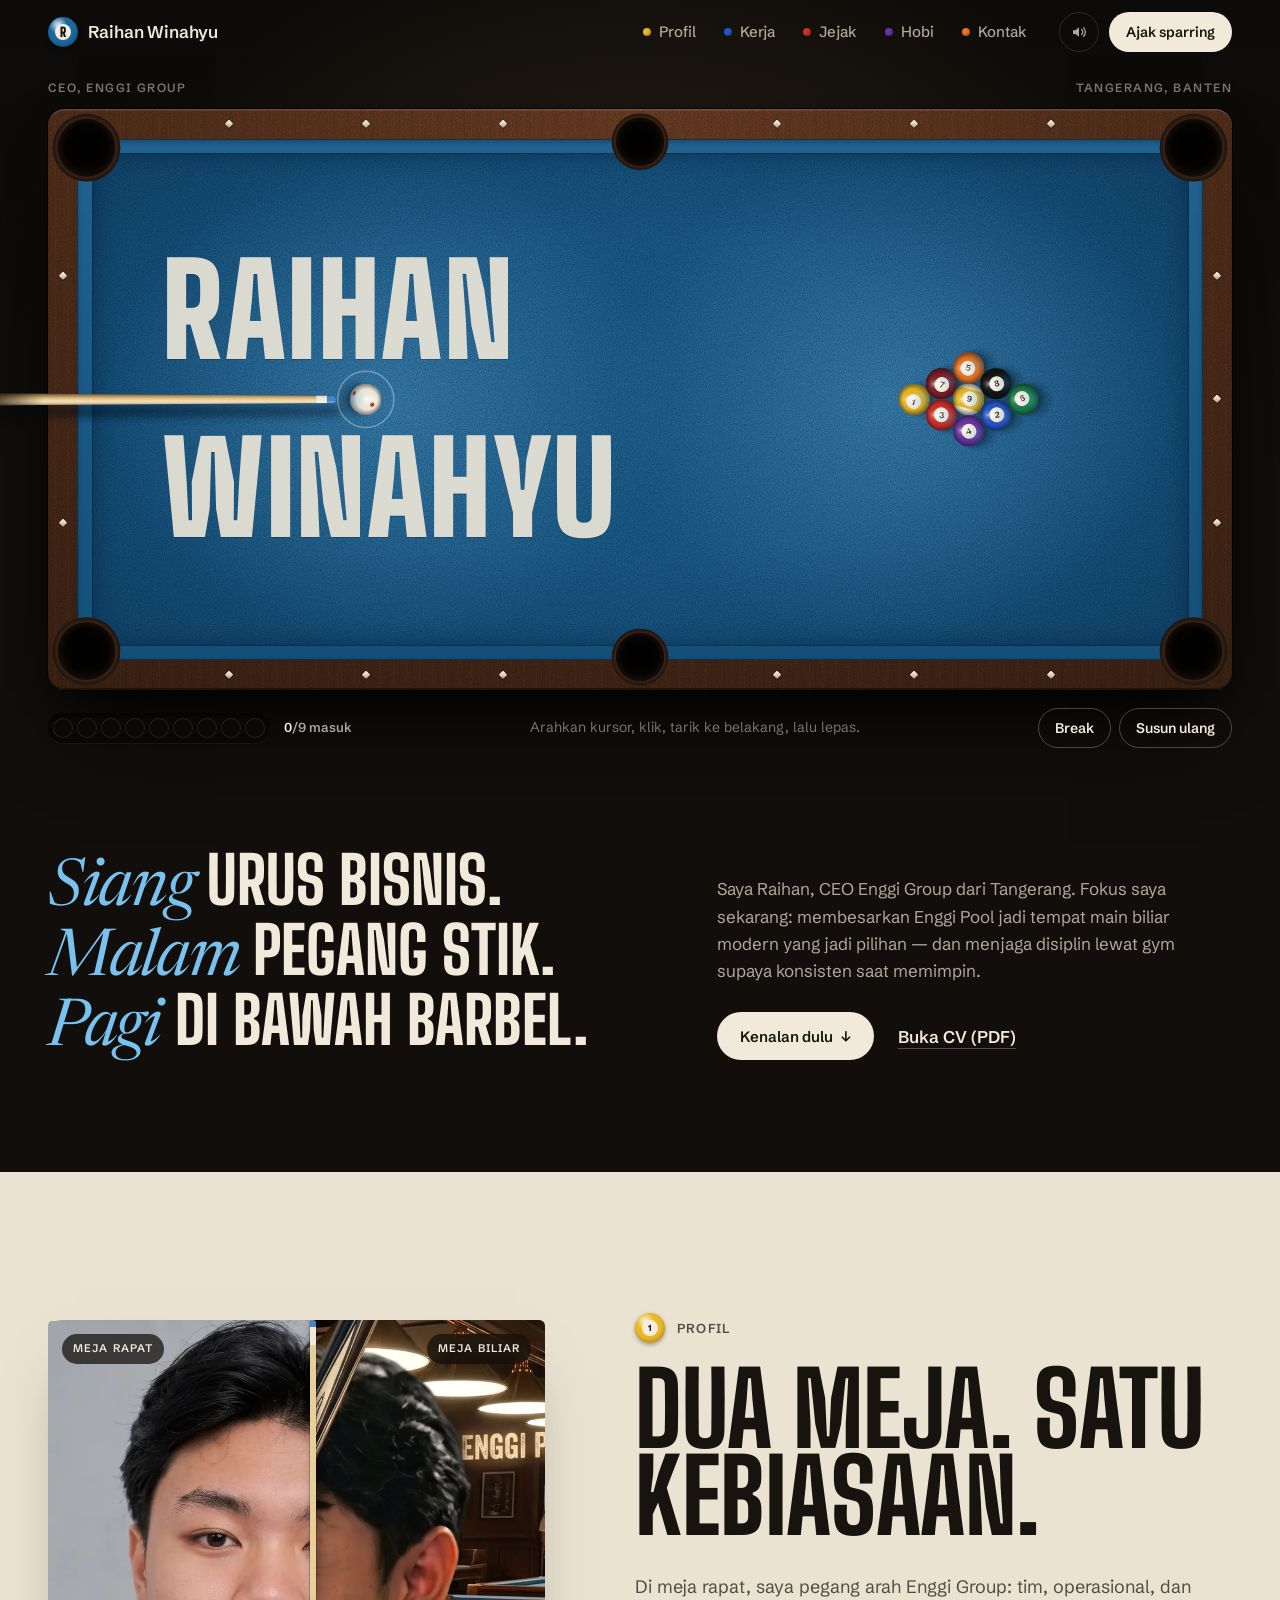
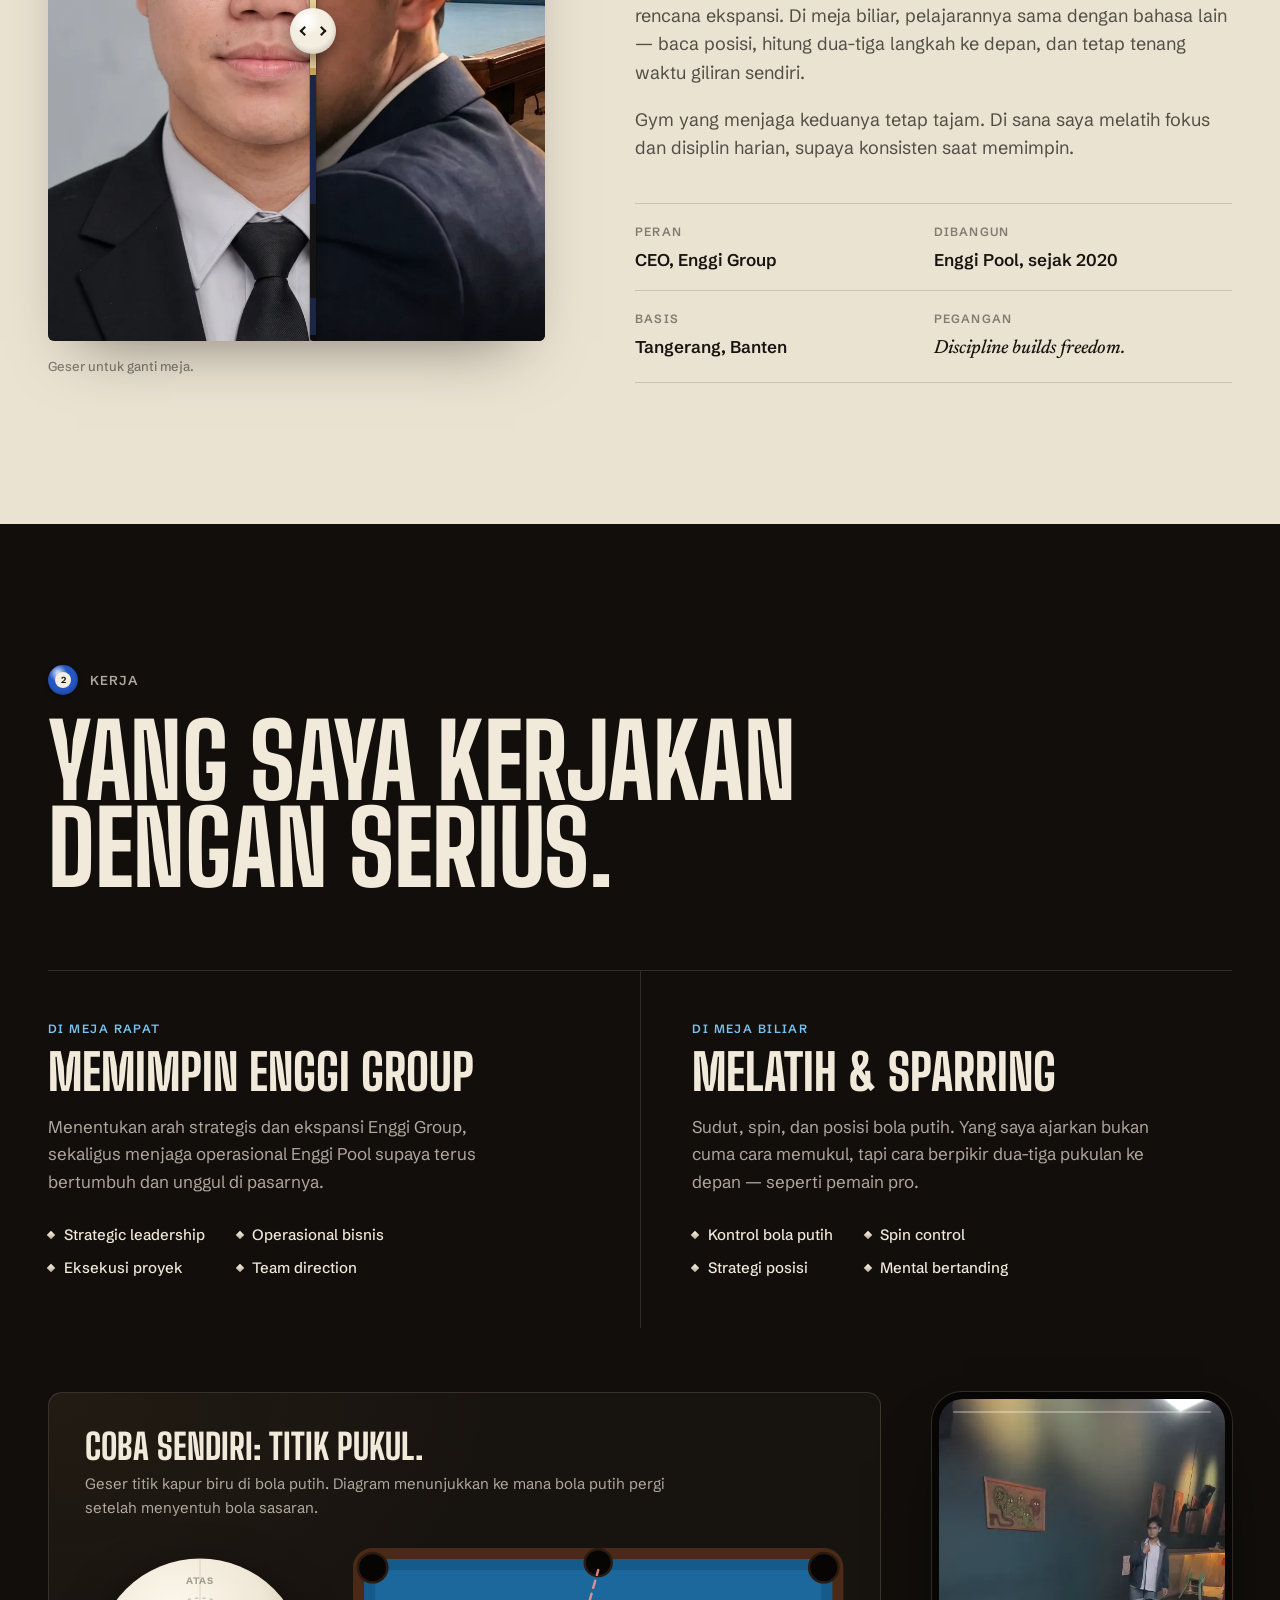
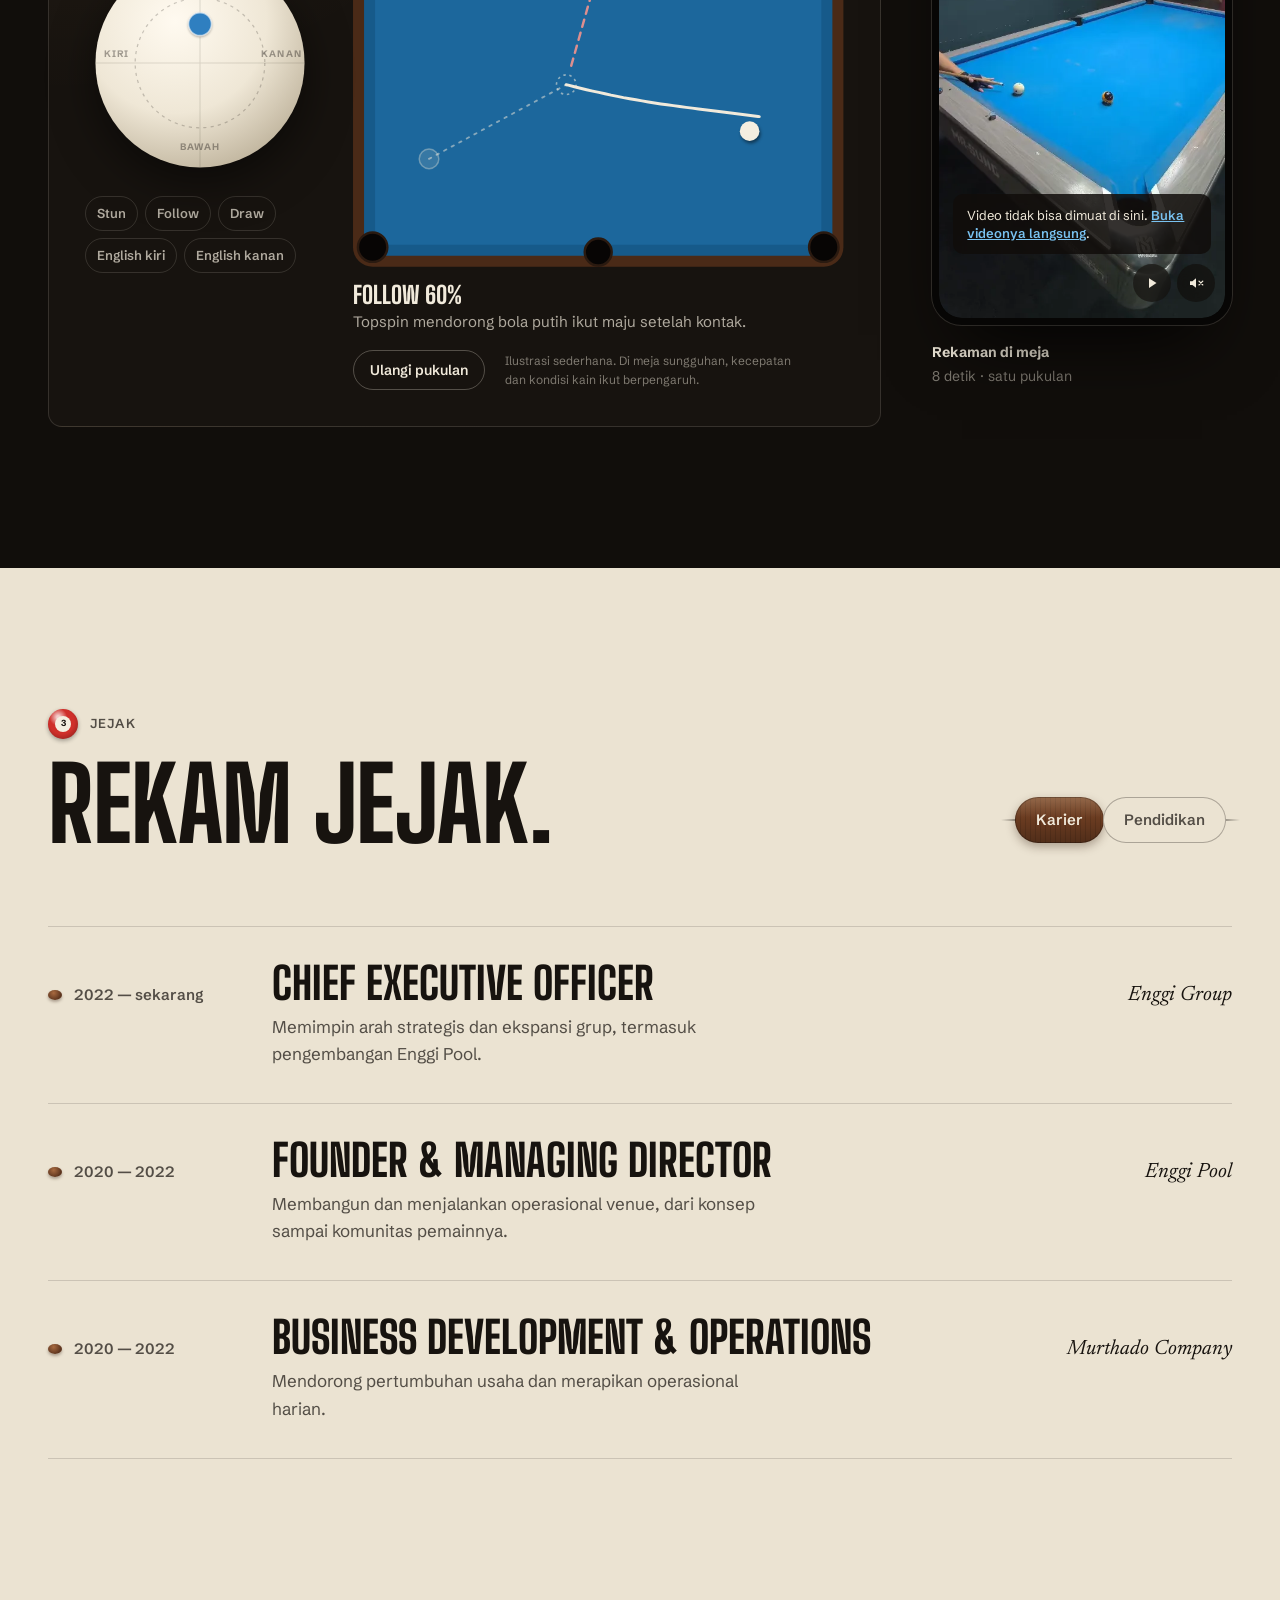
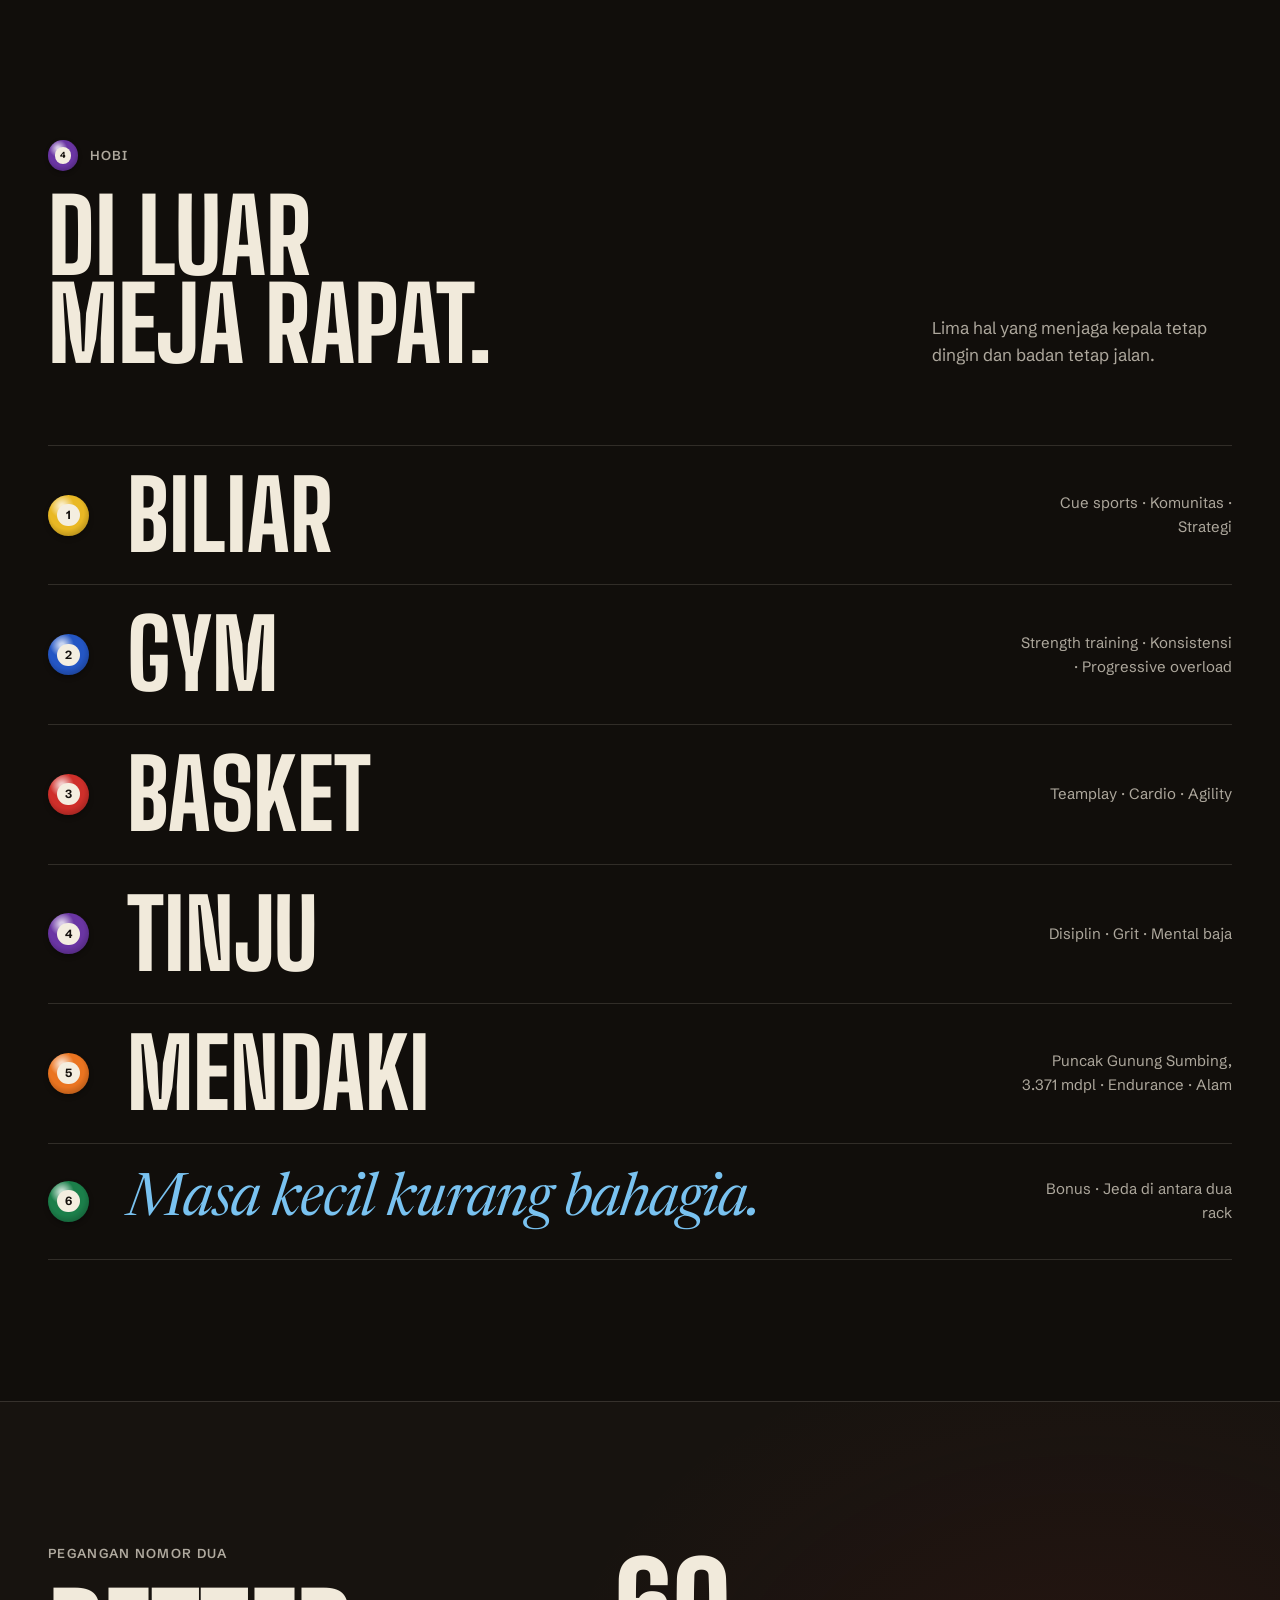
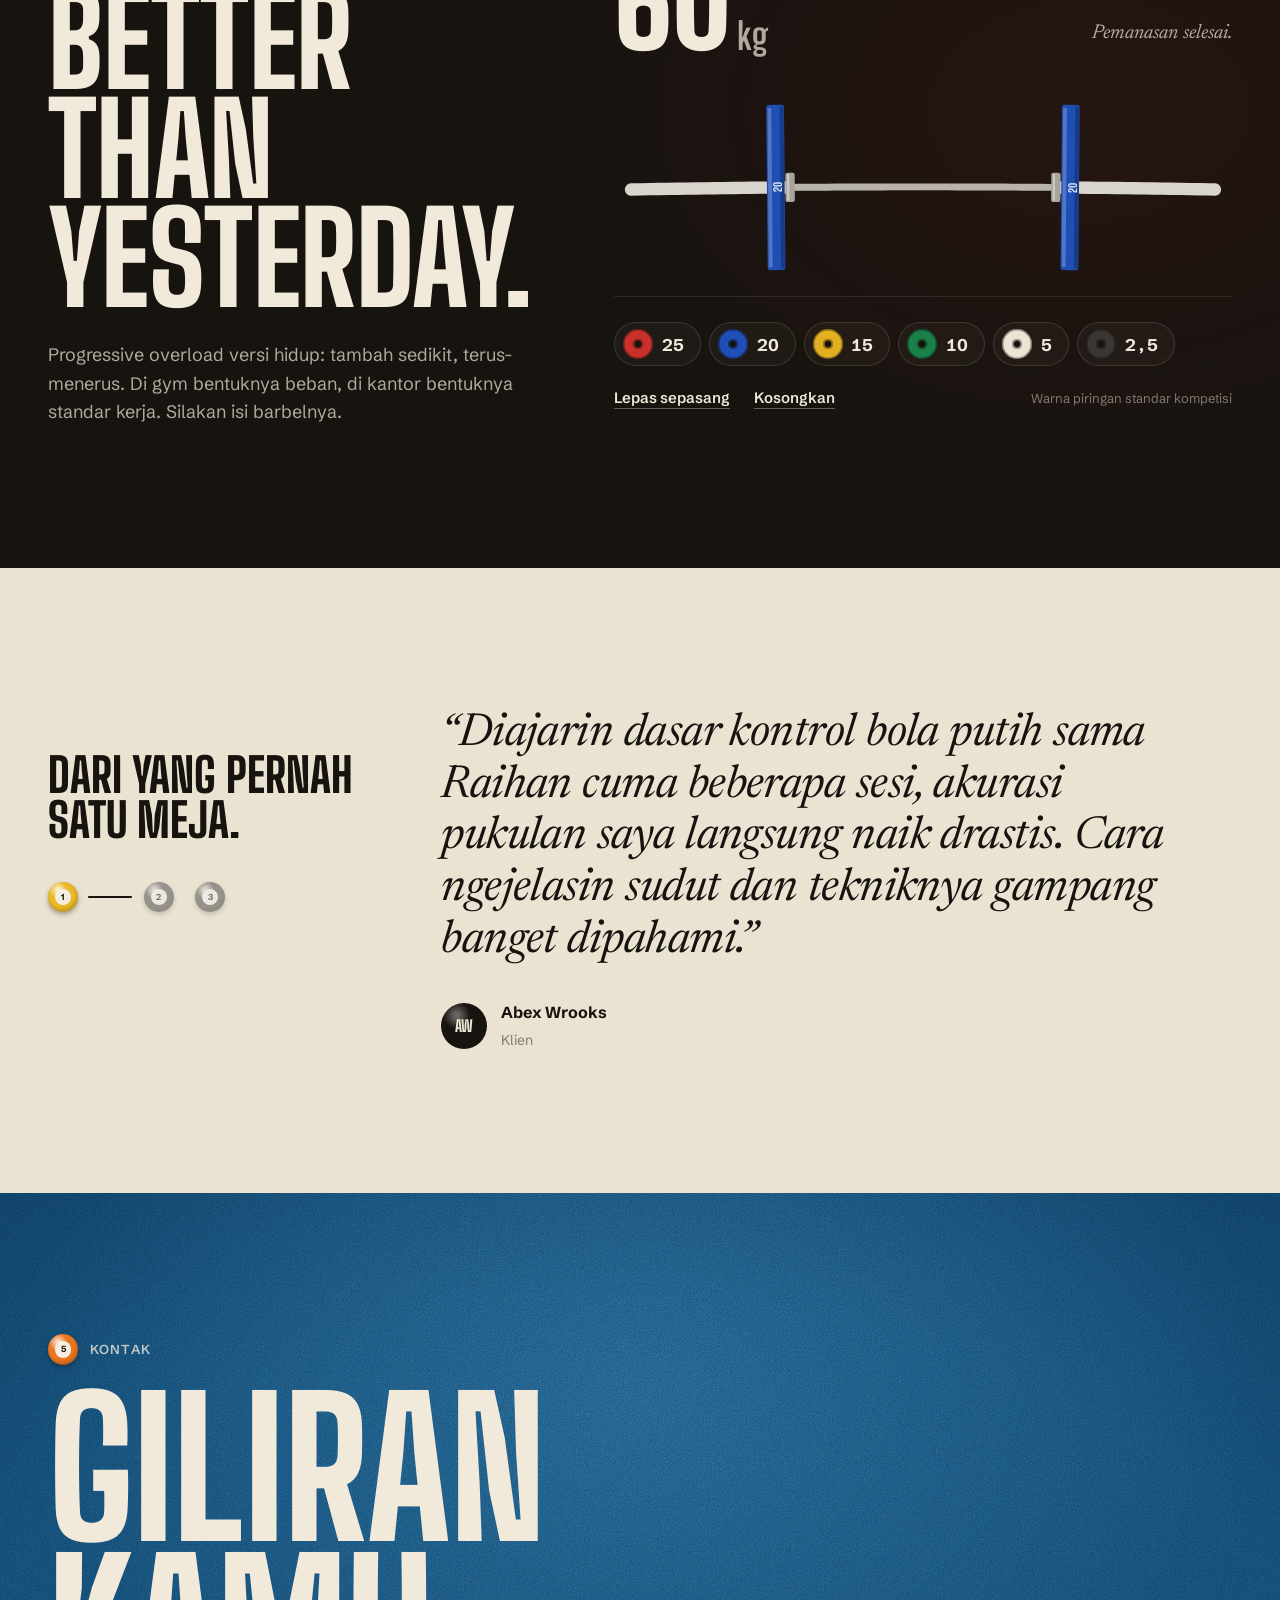
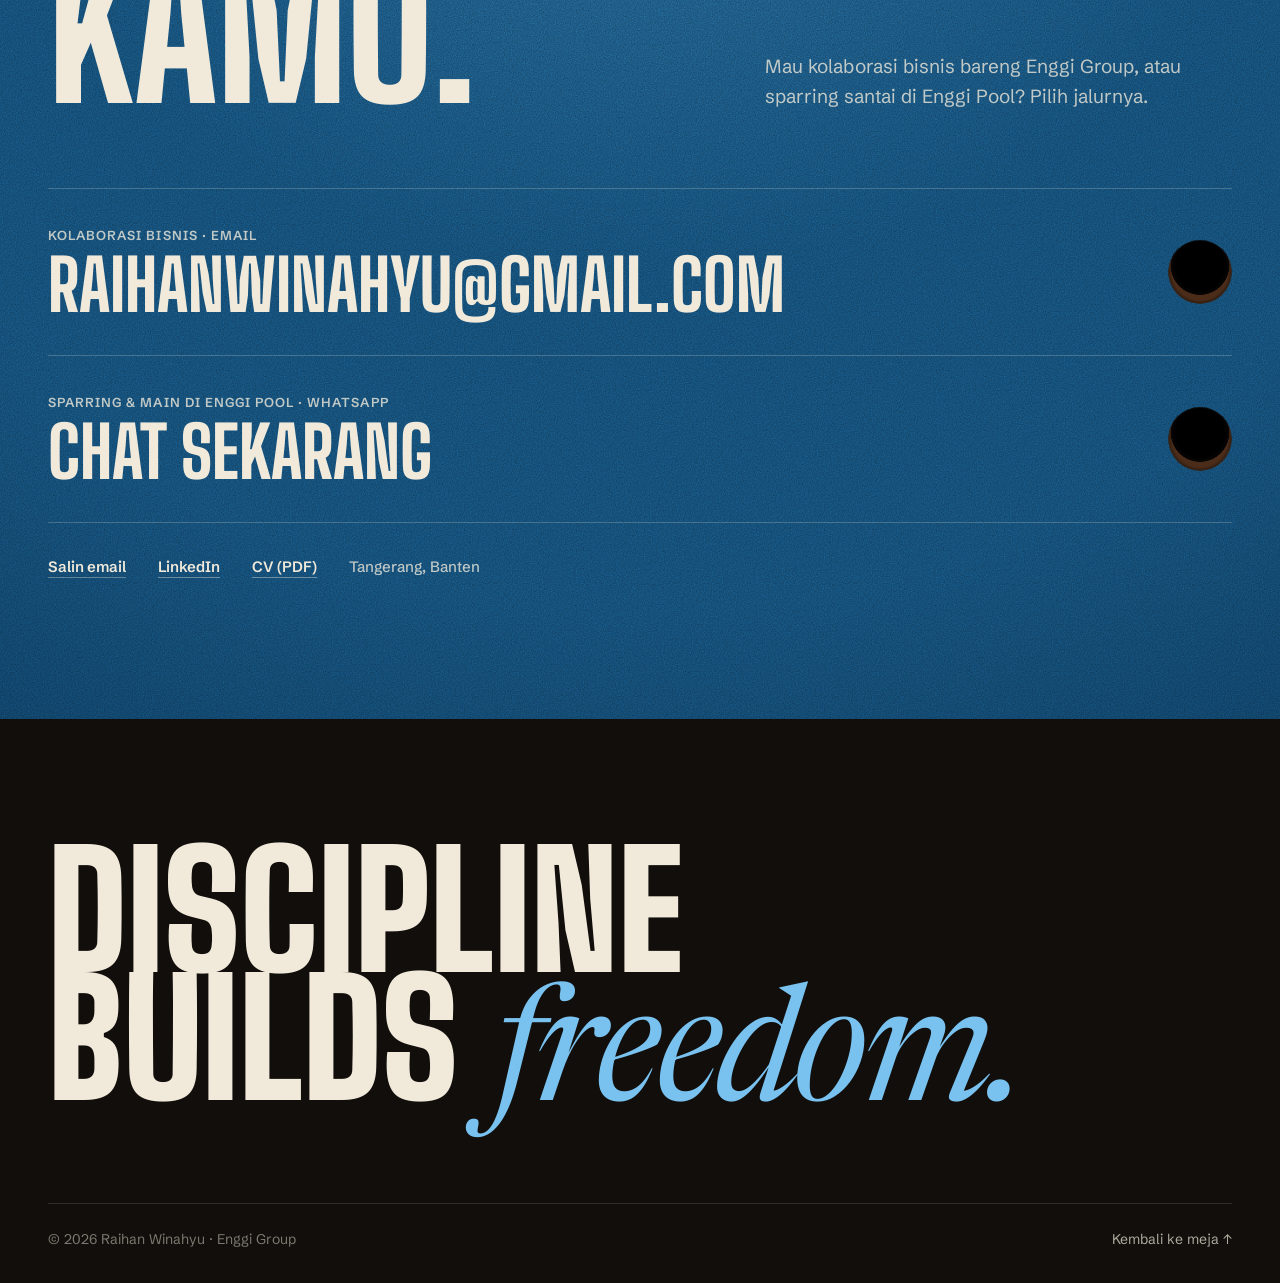
==== commit 3cc90f28: "Foto asli Raihan di Hobi dan perbaikan video di HP - Ganti foto stok gym, basket, tinju (foto AP), d" ====
--- a/project protfo teman/index.html
+++ b/project protfo teman/index.html
@@ -243,7 +243,13 @@
 
             <figure class="reel" data-reel data-reveal style="--d: 1">
               <div class="reel__frame">
-                <video class="reel__video" src="assets/video/portfolio.mp.mp4" poster="assets/img/opt/video-poster.webp" muted loop playsinline preload="none" width="480" height="864" aria-label="Rekaman Raihan melakukan pukulan di meja biliar"></video>
+                <video class="reel__video" poster="assets/img/opt/video-poster.webp" muted loop playsinline webkit-playsinline preload="metadata" width="480" height="864" aria-label="Rekaman Raihan melakukan pukulan di meja biliar">
+                  <source src="assets/video/portfolio.mp.mp4" type="video/mp4">
+                </video>
+                <button class="reel__big" type="button" data-reel-big aria-label="Putar video">
+                  <svg viewBox="0 0 24 24" aria-hidden="true"><path d="M8 5.5v13l10-6.5z" fill="currentColor"/></svg>
+                </button>
+                <p class="reel__error" data-reel-error hidden>Video tidak bisa dimuat di sini. <a href="assets/video/portfolio.mp.mp4" target="_blank" rel="noopener">Buka videonya langsung</a>.</p>
                 <div class="reel__controls">
                   <button class="reel__btn" type="button" data-reel-play aria-label="Putar video">
                     <svg class="i-play" viewBox="0 0 24 24" aria-hidden="true"><path d="M8 5.5v13l10-6.5z" fill="currentColor"/></svg>
@@ -355,29 +361,35 @@
               <p class="hobby__tags">Cue sports · Komunitas · Strategi</p>
               <img class="hobby__thumb" src="assets/img/opt/hobi-biliar.webp" width="500" height="333" alt="Meja biliar berkain merah dengan bola berserakan" loading="lazy" decoding="async">
             </li>
-            <li class="hobby" data-reveal data-img="assets/img/opt/hobi-gym.webp">
+            <li class="hobby" data-reveal data-img="assets/img/opt/hobi-gym.webp" data-pos="50% 30%">
               <span class="ball hobby__ball" data-n="2" style="--c: var(--b2)" aria-hidden="true"></span>
               <h3 class="hobby__name">Gym</h3>
               <p class="hobby__tags">Strength training · Konsistensi · Progressive overload</p>
-              <img class="hobby__thumb" src="assets/img/opt/hobi-gym.webp" width="735" height="490" alt="Ruang gym gelap dengan barbel dan dumbel" loading="lazy" decoding="async">
+              <img class="hobby__thumb" src="assets/img/opt/hobi-gym.webp" width="685" height="900" alt="Raihan berfoto di cermin gym dengan kaus tanpa lengan" style="object-position: 50% 30%" loading="lazy" decoding="async">
             </li>
-            <li class="hobby" data-reveal data-img="assets/img/opt/hobi-basket.webp">
+            <li class="hobby" data-reveal data-img="assets/img/opt/hobi-basket.webp" data-pos="48% 35%">
               <span class="ball hobby__ball" data-n="3" style="--c: var(--b3)" aria-hidden="true"></span>
               <h3 class="hobby__name">Basket</h3>
               <p class="hobby__tags">Teamplay · Cardio · Agility</p>
-              <img class="hobby__thumb" src="assets/img/opt/hobi-basket.webp" width="736" height="490" alt="Bola basket di lantai kayu lapangan indoor" loading="lazy" decoding="async">
+              <img class="hobby__thumb" src="assets/img/opt/hobi-basket.webp" width="900" height="834" alt="Raihan memakai jersey basket Chicago Bulls" style="object-position: 48% 35%" loading="lazy" decoding="async">
             </li>
-            <li class="hobby" data-reveal data-img="assets/img/opt/hobi-tinju.webp">
+            <li class="hobby" data-reveal data-img="assets/img/opt/hobi-tinju.webp" data-pos="50% 28%">
               <span class="ball hobby__ball" data-n="4" style="--c: var(--b4)" aria-hidden="true"></span>
               <h3 class="hobby__name">Tinju</h3>
               <p class="hobby__tags">Disiplin · Grit · Mental baja</p>
-              <img class="hobby__thumb" src="assets/img/opt/hobi-tinju.webp" width="736" height="556" alt="Dua petinju bertanding di atas ring" loading="lazy" decoding="async">
+              <img class="hobby__thumb" src="assets/img/opt/hobi-tinju.webp" width="685" height="900" alt="Raihan berpose dengan hand wrap merah di ring tinju" style="object-position: 50% 28%" loading="lazy" decoding="async">
             </li>
-            <li class="hobby" data-reveal data-img="assets/img/opt/hobi-mendaki.webp">
+            <li class="hobby" data-reveal data-img="assets/img/opt/hobi-mendaki.webp" data-pos="52% 45%">
               <span class="ball hobby__ball" data-n="5" style="--c: var(--b5)" aria-hidden="true"></span>
               <h3 class="hobby__name">Mendaki</h3>
-              <p class="hobby__tags">Endurance · Alam · Eksplorasi</p>
-              <img class="hobby__thumb" src="assets/img/opt/hobi-mendaki.webp" width="735" height="490" alt="Siluet pendaki berjalan di punggung gunung saat matahari terbenam" loading="lazy" decoding="async">
+              <p class="hobby__tags">Puncak Gunung Sumbing, 3.371&nbsp;mdpl · Endurance · Alam</p>
+              <img class="hobby__thumb" src="assets/img/opt/hobi-mendaki.webp" width="900" height="744" alt="Raihan di puncak Gunung Sumbing memegang papan 3.371 mdpl" style="object-position: 52% 45%" loading="lazy" decoding="async">
+            </li>
+            <li class="hobby hobby--bonus" data-reveal data-img="assets/img/opt/hobi-perosotan.webp" data-pos="50% 30%">
+              <span class="ball hobby__ball" data-n="6" style="--c: var(--b6)" aria-hidden="true"></span>
+              <h3 class="hobby__name">Masa kecil kurang bahagia.</h3>
+              <p class="hobby__tags">Bonus · Jeda di antara dua rack</p>
+              <img class="hobby__thumb" src="assets/img/opt/hobi-perosotan.webp" width="649" height="900" alt="Raihan main perosotan anak-anak di samping meja biliar" style="object-position: 50% 30%" loading="lazy" decoding="async">
             </li>
           </ol>
           <div class="hobby-float" data-hobby-float aria-hidden="true"></div>
--- a/project protfo teman/assets/css/styles.css
+++ b/project protfo teman/assets/css/styles.css
@@ -1080,6 +1080,42 @@
   backdrop-filter: blur(8px);
 }
 .reel__btn svg { width: 18px; height: 18px; }
+.reel__big {
+  position: absolute;
+  left: 50%;
+  top: 50%;
+  z-index: 2;
+  display: grid;
+  place-items: center;
+  width: 72px;
+  height: 72px;
+  padding: 0 0 0 4px;
+  border: 0;
+  border-radius: 50%;
+  transform: translate(-50%, -50%);
+  background:
+    radial-gradient(circle at 36% 28%, #fff 0 6%, rgba(255, 255, 255, 0) 34%),
+    radial-gradient(circle at 46% 42%, rgba(0, 0, 0, 0) 55%, rgba(0, 0, 0, 0.3) 100%),
+    var(--ball-ivory);
+  color: var(--ink);
+  box-shadow: 0 10px 30px rgba(0, 0, 0, 0.5);
+  transition: opacity 0.25s, transform 0.25s var(--ease-out);
+}
+.reel__big svg { width: 30px; height: 30px; }
+.reel.is-playing .reel__big,
+.reel.is-error .reel__big { opacity: 0; pointer-events: none; transform: translate(-50%, -50%) scale(0.8); }
+.reel__error {
+  position: absolute;
+  inset: auto 14px 64px;
+  z-index: 2;
+  padding: 0.75rem 0.9rem;
+  border-radius: 10px;
+  background: rgba(17, 14, 11, 0.85);
+  color: var(--ivory);
+  font-size: 0.8125rem;
+  line-height: 1.4;
+}
+.reel__error a { color: var(--chalk); font-weight: 600; }
 .reel:not(.is-playing) .i-pause,
 .reel.is-playing .i-play { display: none; }
 .reel__btn[aria-pressed="false"] .i-sound,
@@ -1267,7 +1303,7 @@
     grid-row: 1 / span 2;
     width: 100%;
     height: auto;
-    aspect-ratio: 4 / 3;
+    aspect-ratio: 1;
     object-fit: cover;
     border-radius: 6px;
   }
@@ -1281,8 +1317,8 @@
   left: 0;
   top: 0;
   z-index: 30;
-  width: clamp(260px, 25vw, 380px);
-  aspect-ratio: 4 / 3;
+  width: clamp(230px, 21vw, 320px);
+  aspect-ratio: 4 / 5;
   overflow: hidden;
   border-radius: 8px;
   pointer-events: none;
@@ -1665,3 +1701,15 @@
     transition-duration: 0.01ms !important;
   }
 }
+
+/* Bonus row in Hobi: a joke caption, set smaller and in the serif italic */
+.hobby--bonus .hobby__name {
+  font-family: var(--font-serif);
+  font-style: italic;
+  font-weight: 400;
+  font-size: clamp(2rem, 1rem + 3.4vw, 4.25rem);
+  line-height: 1;
+  text-transform: none;
+  letter-spacing: -0.02em;
+  color: var(--chalk);
+}
